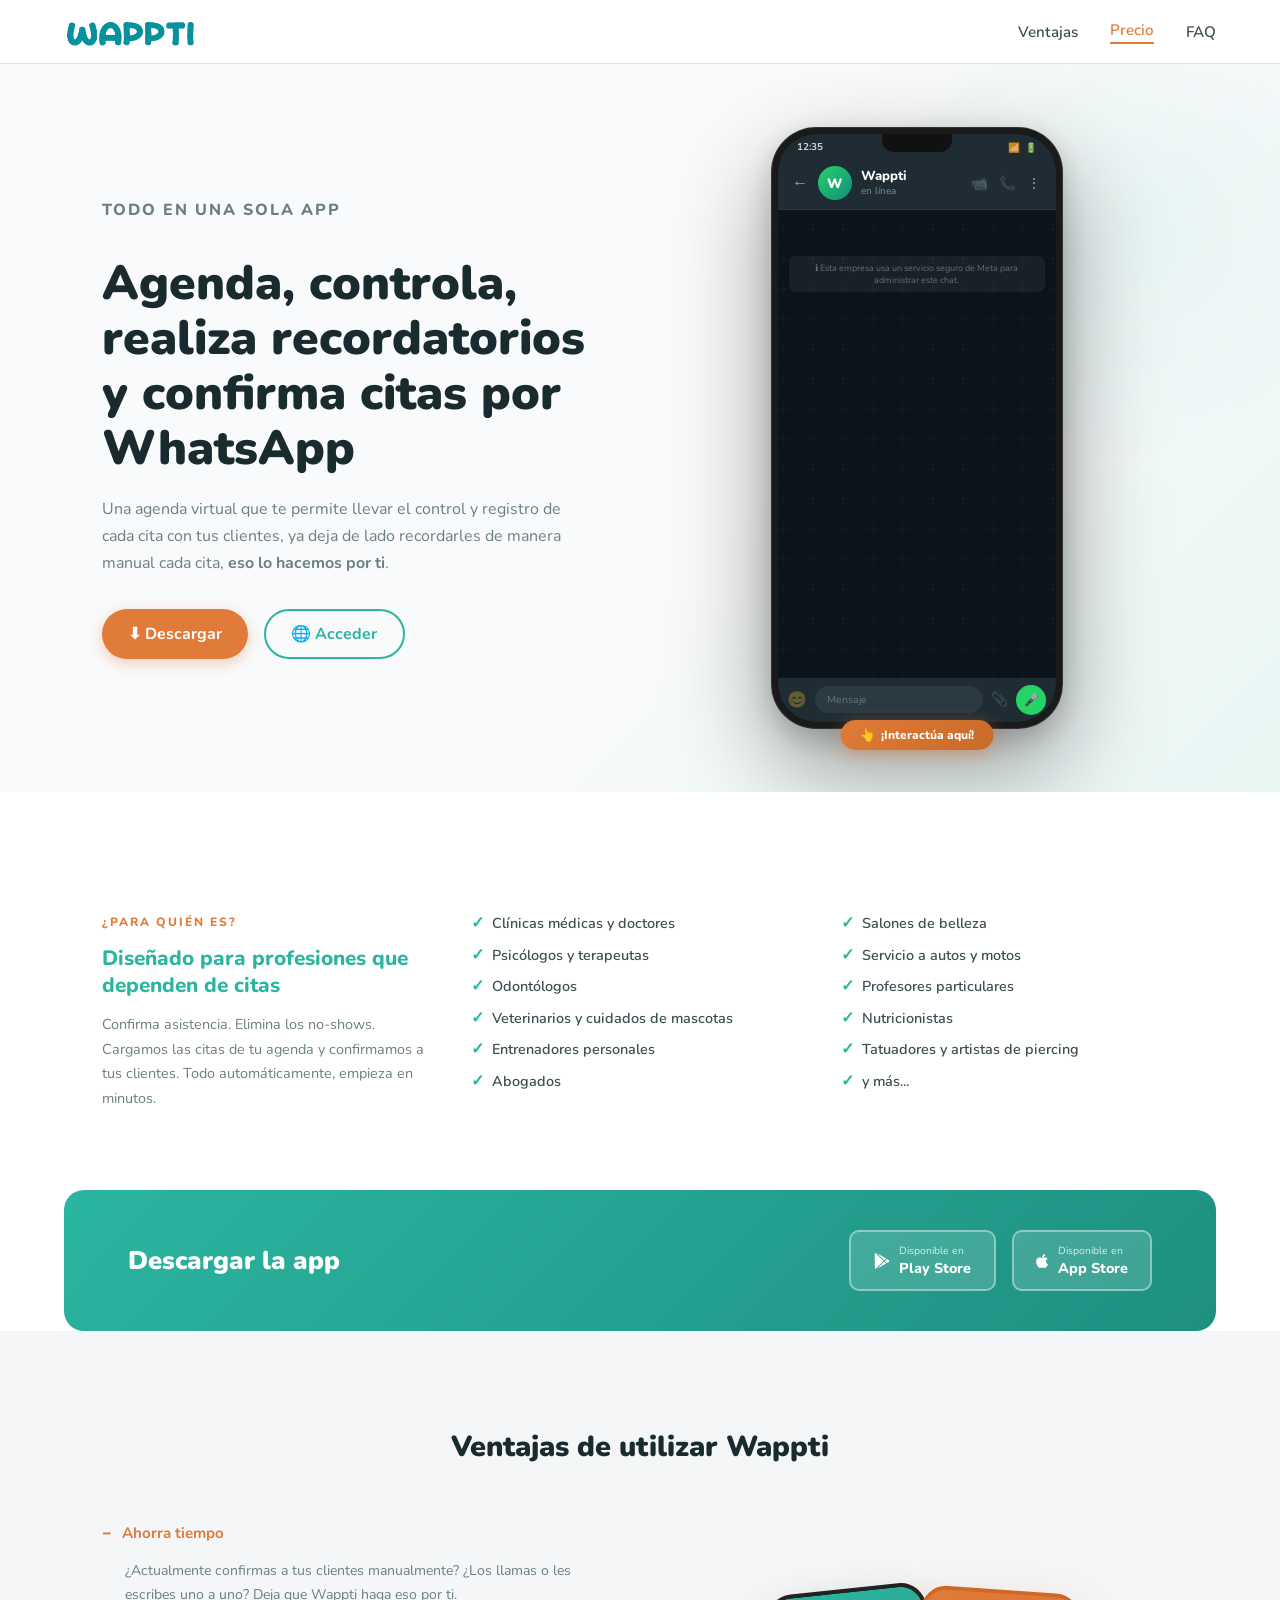
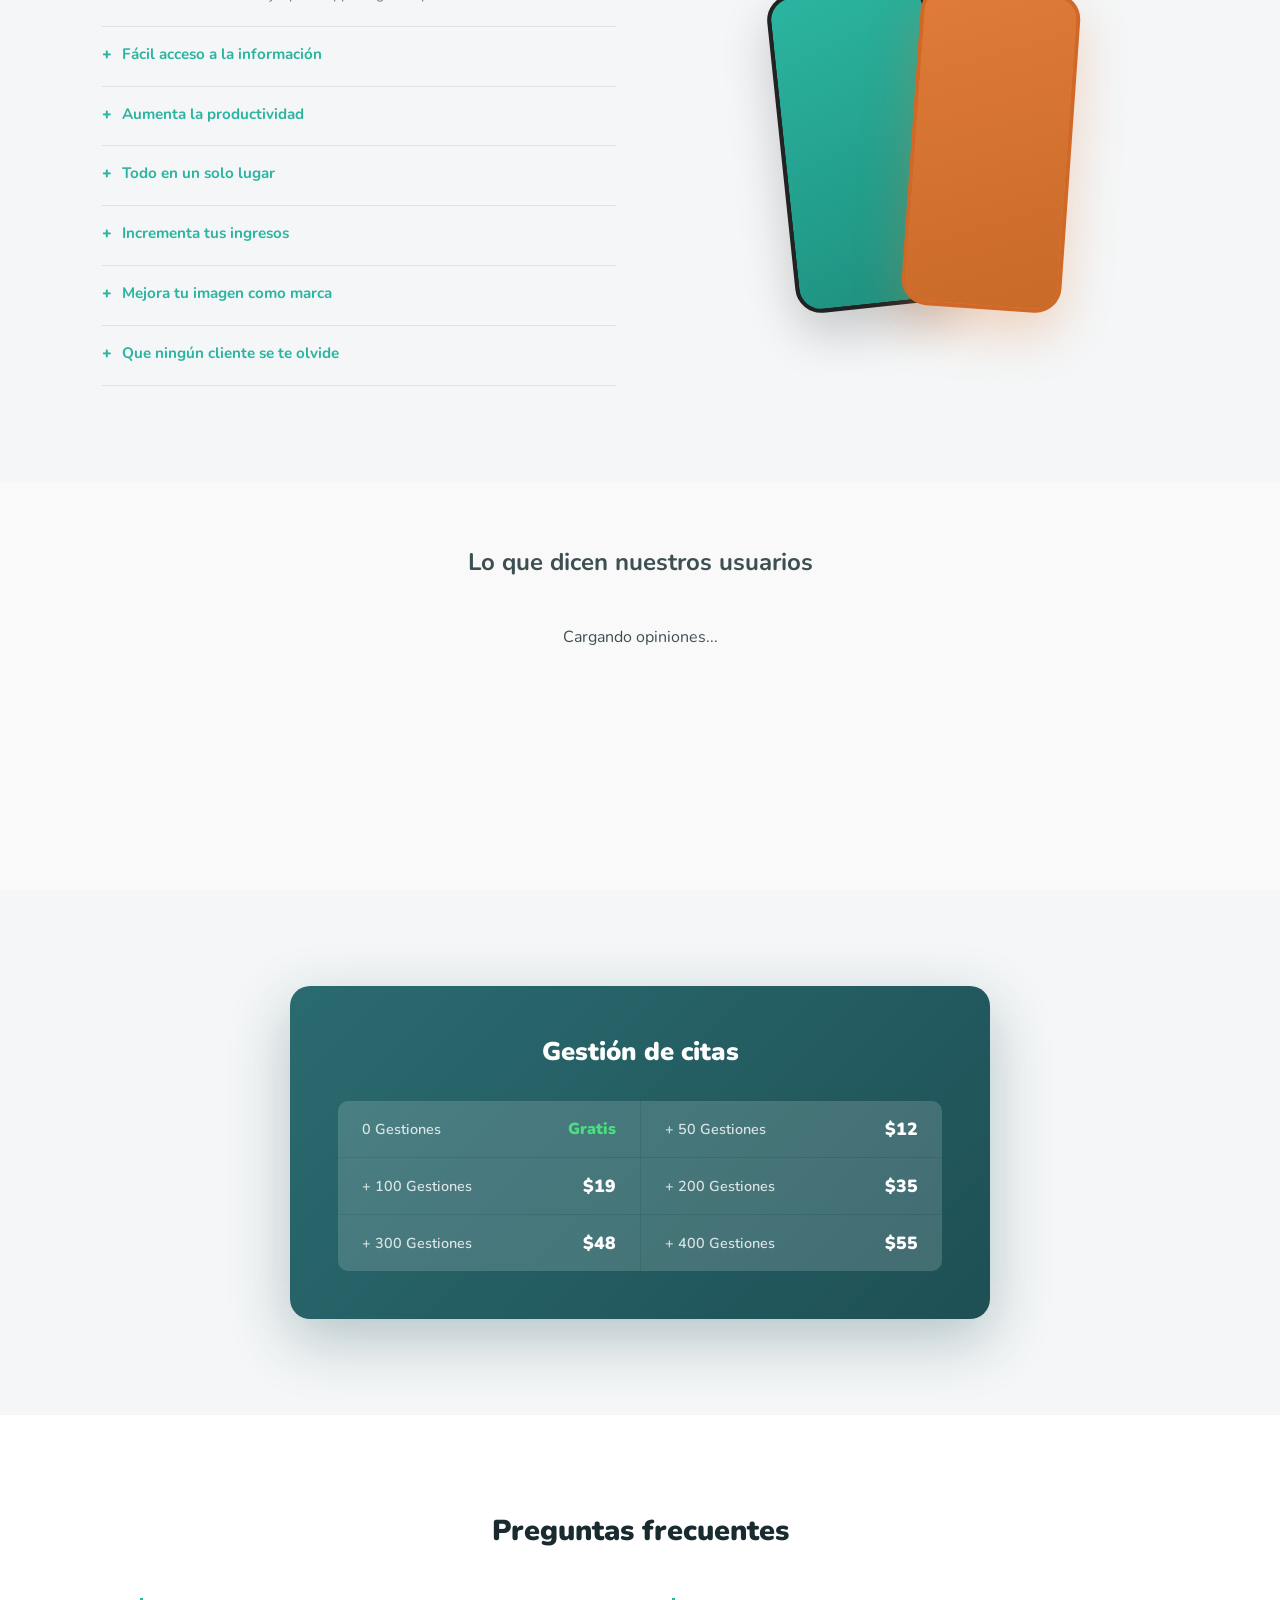
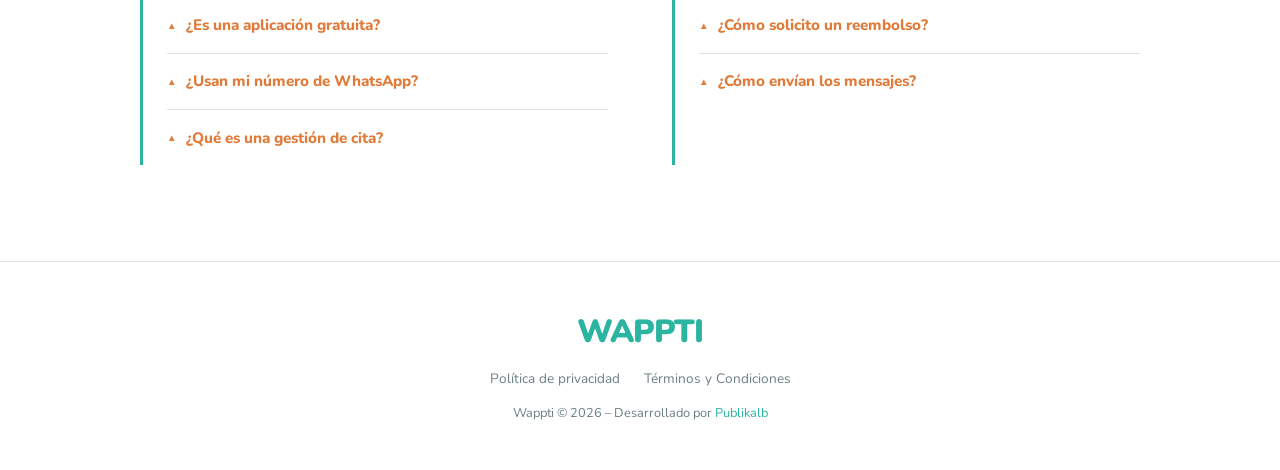
==== index.html @ 29ecded6 "Update index.html" ====
<!DOCTYPE html>
<html lang="es">
<head>
  <meta charset="UTF-8">
  <meta name="viewport" content="width=device-width, initial-scale=1.0">
  <title>Wappti – Agenda, controla y confirma citas por WhatsApp</title>
  <link rel="icon" type="image/png" href="/img/favicon.png">
  <link rel="preconnect" href="https://fonts.googleapis.com">
  <link rel="preconnect" href="https://fonts.gstatic.com" crossorigin>
  <link href="https://fonts.googleapis.com/css2?family=Nunito:wght@400;500;600;700;800;900&display=swap" rel="stylesheet">
  <link rel="stylesheet" href="https://cdnjs.cloudflare.com/ajax/libs/font-awesome/6.5.0/css/all.min.css">
  <link rel="stylesheet" href="css/styles.css">
  </head>
<body>

<!-- NAV -->
<nav>
  <a href="/" class="logo">
    <img src="img/wappti.png" alt="Wappti Logo" style="height: 30px; width: auto; vertical-align: middle;">
</a>
  <div class="nav-links">
    <a href="#ventajas">Ventajas</a>
    <a href="#precios" class="active">Precio</a>
    <a href="#faq">FAQ</a>
  </div>
</nav>

<!-- HERO -->
<section class="hero">
  <div class="hero-text fade-up">
    <p class="hero-tag">Todo en una sola app</p>
    <h1>Agenda, controla, realiza recordatorios y confirma citas por WhatsApp</h1>
    <p>Una agenda virtual que te permite llevar el control y registro de cada cita con tus clientes, ya deja de lado recordarles de manera manual cada cita, <strong>eso lo hacemos por ti</strong>.</p>
    <div style="display:flex; gap:1rem; flex-wrap:wrap;">
      <a href="#descargar" class="btn btn-orange">⬇ Descargar</a>
      <a href="https://web.wappti.app/" target="_blank" class="btn btn-outline-teal">🌐 Acceder</a>
    </div>
  </div>

  <div class="hero-img fade-up delay-2">
    <div class="phone-wrap">
    <div class="phone">
      <div class="screen">

        <div class="status-bar">
          <span>12:35</span>
          <div class="notch"></div>
          <div class="status-icons"><span>📶</span><span>🔋</span></div>
        </div>

        <div class="chat-header">
          <span class="back-arrow">←</span>
          <div class="avatar">W</div>
          <div class="contact-info">
            <div class="contact-name">Wappti</div>
            <div class="contact-status" id="contactStatus">en línea</div>
          </div>
          <div class="header-icons"><span>📹</span><span>📞</span><span>⋮</span></div>
        </div>

        <div class="messages" id="messages">
          <div class="date-chip" style="opacity:0;animation:fadeIn .4s ease .3s forwards">
            <span>Hoy</span>
          </div>
          <div class="notice">ℹ Esta empresa usa un servicio seguro de Meta para administrar este chat.</div>
          <div class="typing" id="typing">
            <div class="dot"></div><div class="dot"></div><div class="dot"></div>
          </div>
        </div>

        <div class="chat-input">
          <span style="color:rgba(255,255,255,.3);font-size:1rem">😊</span>
          <div class="input-box">Mensaje</div>
          <span style="color:rgba(255,255,255,.3);font-size:.85rem">📎</span>
          <div class="mic-btn">🎤</div>
        </div>

      </div>
    </div>

    <div class="interact-badge">
      <span class="hand">👆</span> ¡Interactúa aquí!
    </div>

    <button class="replay-btn" id="replayBtn" onclick="startSequence()">↺ Ver de nuevo</button>
  </div>
  </div>
</section>

<!-- PARA QUIÉN -->
<section class="para-quien" id="descargar">
  <div class="para-quien-grid">
    <div class="para-quien-left fade-up">
      <p class="label">¿Para quién es?</p>
      <h2>Diseñado para profesiones que dependen de citas</h2>
      <p>Confirma asistencia. Elimina los no-shows. Cargamos las citas de tu agenda y confirmamos a tus clientes. Todo automáticamente, empieza en minutos.</p>
    </div>
    <div class="profesiones-col fade-up delay-1">
      <div class="prof-item">Clínicas médicas y doctores</div>
      <div class="prof-item">Psicólogos y terapeutas</div>
      <div class="prof-item">Odontólogos</div>
      <div class="prof-item">Veterinarios y cuidados de mascotas</div>
      <div class="prof-item">Entrenadores personales</div>
      <div class="prof-item">Abogados</div>
    </div>
    <div class="profesiones-col fade-up delay-2">
      <div class="prof-item">Salones de belleza</div>
      <div class="prof-item">Servicio a autos y motos</div>
      <div class="prof-item">Profesores particulares</div>
      <div class="prof-item">Nutricionistas</div>
      <div class="prof-item">Tatuadores y artistas de piercing</div>
      <div class="prof-item">y más...</div>
    </div>
  </div>
</section>

<!-- CTA BAND -->
<div class="cta-band">
  <h2>Descargar la app</h2>
  <div class="cta-band-btns">
    <a href="https://play.google.com/store/apps/details?id=com.androga.wappti&pcampaignid=web_share" class="store-btn">
      <i class="fab fa-google-play"></i>
      <div class="store-btn-text"><small>Disponible en</small><strong>Play Store</strong></div>
    </a>
    <a href="https://apps.apple.com/us/app/wappti-agenda-de-clientes/id6447773916" class="store-btn">
      <i class="fab fa-apple"></i>
      <div class="store-btn-text"><small>Disponible en</small><strong>App Store</strong></div>
    </a>
  </div>
</div>

<!-- VENTAJAS -->
<section class="ventajas" id="ventajas">
  <h2>Ventajas de utilizar Wappti</h2>
  <div class="ventajas-grid">
    <div class="accordion">
      <div class="accordion-item">
        <div class="accordion-title active" onclick="toggleAccordion(this)">
          <span class="icon">−</span> Ahorra tiempo
        </div>
        <div class="accordion-body open">
          ¿Actualmente confirmas a tus clientes manualmente? ¿Los llamas o les escribes uno a uno? Deja que Wappti haga eso por ti.
        </div>
      </div>
      <div class="accordion-item">
        <div class="accordion-title" onclick="toggleAccordion(this)">
          <span class="icon">+</span> Fácil acceso a la información
        </div>
        <div class="accordion-body">
          Consulta el historial de citas, estados y confirmaciones desde cualquier dispositivo en tiempo real.
        </div>
      </div>
      <div class="accordion-item">
        <div class="accordion-title" onclick="toggleAccordion(this)">
          <span class="icon">+</span> Aumenta la productividad
        </div>
        <div class="accordion-body">
          Automatiza los recordatorios y dedica tu tiempo a lo que realmente importa: atender a tus clientes.
        </div>
      </div>
      <div class="accordion-item">
        <div class="accordion-title" onclick="toggleAccordion(this)">
          <span class="icon">+</span> Todo en un solo lugar
        </div>
        <div class="accordion-body">
          Agenda, clientes, recordatorios y confirmaciones, todo centralizado en una sola aplicación.
        </div>
      </div>
      <div class="accordion-item">
        <div class="accordion-title" onclick="toggleAccordion(this)">
          <span class="icon">+</span> Incrementa tus ingresos
        </div>
        <div class="accordion-body">
          Menos no-shows significa más citas completadas y más dinero en tu bolsillo al final del mes.
        </div>
      </div>
      <div class="accordion-item">
        <div class="accordion-title" onclick="toggleAccordion(this)">
          <span class="icon">+</span> Mejora tu imagen como marca
        </div>
        <div class="accordion-body">
          Tus clientes perciben profesionalismo cuando reciben recordatorios automáticos y puntuales.
        </div>
      </div>
      <div class="accordion-item">
        <div class="accordion-title" onclick="toggleAccordion(this)">
          <span class="icon">+</span> Que ningún cliente se te olvide
        </div>
        <div class="accordion-body">
          Wappti te avisa y avisa a tus clientes, así nunca más perderás una cita por olvido.
        </div>
      </div>
    </div>

    <div class="phones-duo">
      <div class="phone-small"><div class="phone-small-screen"></div></div>
      <div class="phone-small"><div class="phone-small-screen"></div></div>
    </div>
  </div>
</section>

<!-- TESTIMONIOS -->
<section class="testimonios">
  <h2>Lo que dicen nuestros usuarios</h2>
  <div class="testimonios-grid" id="reviews-container" style="min-height: 200px;">
    <p>Cargando opiniones...</p> 
  </div>
</section>

<!-- PRECIOS -->
<section class="precios" id="precios">
  <div class="precios-card">
    <h2>Gestión de citas</h2>
    <div class="precios-grid">
      <div class="precio-item"><span class="gestiones">0 Gestiones</span><span class="gratis">Gratis</span></div>
      <div class="precio-item"><span class="gestiones">+ 50 Gestiones</span><span class="precio">$12</span></div>
      <div class="precio-item"><span class="gestiones">+ 100 Gestiones</span><span class="precio">$19</span></div>
      <div class="precio-item"><span class="gestiones">+ 200 Gestiones</span><span class="precio">$35</span></div>
      <div class="precio-item"><span class="gestiones">+ 300 Gestiones</span><span class="precio">$48</span></div>
      <div class="precio-item"><span class="gestiones">+ 400 Gestiones</span><span class="precio">$55</span></div>
    </div>
  </div>
</section>

<section class="faq-section" id="faq">
  <h2 class="faq-section__title">Preguntas frecuentes</h2>
  <div class="faq-section__grid">

    <div class="faq-section__col">
      <div class="faq-section__item">
        <div class="faq-section__question">
          <span class="faq-section__icon">▲</span> ¿Es una aplicación gratuita?
        </div>
        <div class="faq-section__answer">
          Sí, tienes la mayoría de funciones disponibles de forma completamente gratis.
        </div>
      </div>

      <div class="faq-section__item">
        <div class="faq-section__question">
          <span class="faq-section__icon">▲</span> ¿Usan mi número de WhatsApp?
        </div>
        <div class="faq-section__answer">
          No. En este caso utilizamos nuestro propio número para evitar así que pierdas tu número al empezar a utilizarlo mediante API.
        </div>
      </div>
      
      <div class="faq-section__item">
        <div class="faq-section__question">
          <span class="faq-section__icon">▲</span> ¿Qué es una gestión de cita?
        </div>
        <div class="faq-section__answer">
          Es un soporte adicional que realizamos por ti para evitar que tu cliente olvide que posee esa reunión contigo.
        </div>
      </div>
    </div>

    <div class="faq-section__col">
      <div class="faq-section__item">
        <div class="faq-section__question">
          <span class="faq-section__icon">▲</span> ¿Cómo solicito un reembolso?
        </div>
        <div class="faq-section__answer">
          No solemos dar un reembolso, pero siempre habrá situaciones necesarias. Contacta a soporte desde la aplicación.
        </div>
      </div>

      <div class="faq-section__item">
        <div class="faq-section__question">
          <span class="faq-section__icon">▲</span> ¿Cómo envían los mensajes?
        </div>
        <div class="faq-section__answer">
          Utilizamos la API de WhatsApp que es un servicio oficial de Meta, evitando el SPAM.
        </div>
      </div>
    </div>

  </div>
</section>

<!-- FOOTER -->
<footer>
  <span class="footer-logo" style="font-weight: 900; color: var(--teal);">WAPPTI</span>
  <div class="footer-links">
    <a href="privacy-policy">Política de privacidad</a>
    <a href="terms">Términos y Condiciones</a>
  </div>
  <p style="font-size: .8rem; color: var(--muted);">Wappti © 2026 – Desarrollado por <a href="https://publikalo.net" target="_blank" style="color: var(--teal); text-decoration: none;">Publikalb</a></p>
</footer>

</body>
</html>
---- css/styles.css ----
*, *::before, *::after { box-sizing: border-box; margin: 0; padding: 0; }

:root {
  --teal:    #2BB5A0;
  --teal-dk: #1e9080;
  --orange:  #E07B39;
  --orange-dk:#c96a28;
  --dark:    #1A2B2F;
  --text:    #3D4F52;
  --muted:   #6B7F82;
  --bg-gray: #F4F6F7;
  --white:   #ffffff;
  --border:  #DDE3E4;
  --radius:  14px;
}

html { scroll-behavior: smooth; }

body {
  font-family: 'Nunito', sans-serif;
  color: var(--text);
  background: var(--white);
  overflow-x: hidden;
}

/* ── NAV ── */
nav {
  position: sticky; top: 0; z-index: 100;
  background: var(--white);
  border-bottom: 1px solid var(--border);
  padding: 0 5%;
  display: flex; align-items: center; justify-content: space-between;
  height: 64px;
}
.logo {
  font-size: 1.7rem; font-weight: 900;
  color: var(--teal); text-decoration: none;
  letter-spacing: -1px;
}
.nav-links { display: flex; gap: 2rem; align-items: center; }
.nav-links a {
  text-decoration: none; color: var(--text);
  font-weight: 600; font-size: 0.95rem;
  transition: color .2s;
}
.nav-links a:hover { color: var(--teal); }
.nav-links a.active { color: var(--orange); border-bottom: 2px solid var(--orange); padding-bottom: 2px; }

/* ── BUTTONS ── */
.btn {
  display: inline-flex; align-items: center; justify-content: center; gap: 8px;
  padding: .75rem 1.6rem; border-radius: 50px;
  font-family: inherit; font-weight: 700; font-size: 1rem;
  cursor: pointer; text-decoration: none; border: none;
  transition: transform .15s, box-shadow .15s, background .2s;
}
.btn:hover { transform: translateY(-2px); }
.btn-orange {
  background: var(--orange); color: var(--white);
  box-shadow: 0 4px 14px rgba(224,123,57,.35);
}
.btn-orange:hover { background: var(--orange-dk); box-shadow: 0 6px 20px rgba(224,123,57,.45); }
.btn-outline-white {
  background: transparent; color: var(--white);
  border: 2px solid rgba(255,255,255,.6);
}
.btn-outline-white:hover { background: rgba(255,255,255,.12); }


.btn-outline-teal {
  background: transparent;
  color: var(--teal);
  border: 2px solid var(--teal);
}
.btn-outline-teal:hover {
  background: var(--teal);
  color: white;
}

/* ── STORE BUTTONS ── */
.store-btn {
  display: flex; align-items: center; gap: .6rem;
  background: rgba(255,255,255,.15); border: 2px solid rgba(255,255,255,.4);
  color: white; border-radius: 10px; padding: .7rem 1.4rem;
  text-decoration: none; transition: background .2s;
  font-family: inherit;
}
.store-btn:hover { background: rgba(255,255,255,.25); }
.store-btn svg { width: 20px; height: 20px; fill: white; }
.store-btn-text { display: flex; flex-direction: column; }
.store-btn-text small { font-size: .65rem; opacity: .8; }
.store-btn-text strong { font-size: .9rem; font-weight: 800; }

/* ── ANIMATIONS ── */
@keyframes fadeUp {
  from { opacity: 0; transform: translateY(30px); }
  to   { opacity: 1; transform: translateY(0); }
}
.fade-up { animation: fadeUp .7s ease both; }
.delay-1 { animation-delay: .15s; }
.delay-2 { animation-delay: .3s; }
.delay-3 { animation-delay: .45s; }

/* ── FOOTER ── */
footer {
  padding: 3rem 8%; text-align: center;
  border-top: 1px solid var(--border);
}
.footer-logo {
  font-size: 2rem; font-weight: 900; color: var(--teal);
  letter-spacing: -1px; margin-bottom: 1rem; display: block;
}
.footer-links { display: flex; gap: 1.5rem; justify-content: center; margin-bottom: 1rem; }
.footer-links a { color: var(--muted); font-size: .85rem; text-decoration: none; }
.footer-links a:hover { color: var(--teal); }
footer p { font-size: .8rem; color: var(--muted); }
footer p a { color: var(--teal); text-decoration: none; }

/* ── RESPONSIVE ── */
@media (max-width: 768px) {
  .hero { grid-template-columns: 1fr !important; padding: 3rem 5%; text-align: center; }
  .hero-img { order: -1; display: flex !important; margin-bottom: 2rem;}/* Quita el display:none que tenías */
  .hero-content {     order: 1;   }
  .hero p { margin: 0 auto 2rem; }
  /*.hero-img { display: none; }*/
  .para-quien-grid { grid-template-columns: 1fr !important; }
  .ventajas-grid { grid-template-columns: 1fr !important; }
  .testimonios-grid { grid-template-columns: 1fr !important; }
  .faq-section__grid { grid-template-columns: 1fr !important; }
  .cta-band { flex-direction: column; text-align: center; padding: 2rem; }
  .precios-grid { grid-template-columns: 1fr !important; }
}

/* ── HERO ── */
.hero {
  min-height: 65vh;
  display: grid; grid-template-columns: 1fr 1fr;
  align-items: center; gap: 2rem;
  padding: 4rem 8%;
  background: linear-gradient(135deg, #f9fafb 60%, #e8f6f4 100%);
  position: relative; overflow: hidden;
}
.hero::before {
  content: '';
  position: absolute; right: -100px; top: -100px;
  width: 500px; height: 500px; border-radius: 50%;
  background: radial-gradient(circle, rgba(43,181,160,.08) 0%, transparent 70%);
}
.hero-tag {
  font-size: .75rem; font-weight: 800; letter-spacing: 2px;
  text-transform: uppercase; color: var(--orange);
  margin-bottom: 1rem;
}
.hero h1 {
  font-size: clamp(2rem, 4vw, 3rem);
  font-weight: 900; line-height: 1.15;
  color: var(--dark); margin-bottom: 1.2rem;
}
.hero p {
  font-size: 1rem; color: var(--muted);
  line-height: 1.7; margin-bottom: 2rem; max-width: 480px;
}
.hero-img {
  display: flex; justify-content: center; align-items: center;
  position: relative;
}

/* Phone mockup */
.phone-mock {
  width: 260px; height: 520px;
  background: #111; border-radius: 38px;
  border: 6px solid #222;
  box-shadow: 0 30px 80px rgba(0,0,0,.25), 0 0 0 1px #333;
  display: flex; flex-direction: column;
  overflow: hidden; position: relative;
}
.phone-screen { flex: 1; background: #ECE5DD; display: flex; flex-direction: column; }
.phone-header {
  background: #075E54; padding: .6rem 1rem;
  display: flex; align-items: center; gap: .5rem;
}
.phone-avatar {
  width: 32px; height: 32px; border-radius: 50%;
  background: #25D366; display: flex; align-items: center;
  justify-content: center; color: white; font-size: .8rem; font-weight: 700;
}
.phone-contact { color: white; font-size: .75rem; font-weight: 700; }
.phone-messages { flex: 1; padding: .8rem; display: flex; flex-direction: column; gap: .5rem; }
.msg {
  max-width: 80%; padding: .5rem .8rem;
  border-radius: 10px; font-size: .65rem; line-height: 1.4;
}
.msg-in  { background: white; align-self: flex-start; border-radius: 0 10px 10px 10px; }
.msg-out { background: #DCF8C6; align-self: flex-end; border-radius: 10px 10px 0 10px; }
.msg-time { font-size: .55rem; color: #aaa; text-align: right; margin-top: 2px; }
.confirm-btns { display: flex; gap: .4rem; margin-top: .3rem; }
.confirm-btns button {
  flex: 1; padding: .4rem; border: none; border-radius: 6px;
  font-size: .65rem; font-weight: 700; cursor: default;
}
.btn-confirm { background: #25D366; color: white; }
.btn-cancel  { background: #f0f0f0; color: #555; }

.bubble {
  position: absolute; right: -10px; top: 50%;
  transform: translateY(-60%);
  background: white; border-radius: 12px;
  padding: .6rem .9rem; font-size: .7rem;
  box-shadow: 0 8px 24px rgba(0,0,0,.12);
  max-width: 130px; line-height: 1.4;
  color: var(--text); font-weight: 600;
}
.bubble::before {
  content: ''; position: absolute; left: -8px; top: 50%;
  transform: translateY(-50%);
  border: 8px solid transparent; border-right-color: white; border-left: none;
}

/* ── PARA QUIÉN ── */
.para-quien { padding: 5rem 8%; background: var(--white); }
.para-quien-grid {
  display: grid; grid-template-columns: 1fr 1fr 1fr;
  gap: 2rem; margin-top: 2.5rem;
}
.para-quien-left .label {
  font-size: .75rem; font-weight: 800; text-transform: uppercase;
  letter-spacing: 2px; color: var(--orange); margin-bottom: .8rem;
}
.para-quien-left h2 {
  font-size: 1.3rem; font-weight: 800; color: var(--teal);
  line-height: 1.3; margin-bottom: .8rem;
}
.para-quien-left p { font-size: .9rem; color: var(--muted); line-height: 1.7; }
.profesiones-col { display: flex; flex-direction: column; gap: .6rem; }
.prof-item {
  display: flex; align-items: center; gap: .5rem;
  font-size: .9rem; font-weight: 600; color: var(--text);
}
.prof-item::before { content: '✓'; color: var(--teal); font-weight: 900; font-size: 1rem; }

/* ── CTA BAND ── */
.cta-band {
  margin: 0 5%; border-radius: 20px;
  background: linear-gradient(135deg, var(--teal) 0%, var(--teal-dk) 100%);
  padding: 2.5rem 4rem;
  display: flex; align-items: center; justify-content: space-between;
  gap: 2rem; flex-wrap: wrap;
}
.cta-band h2 { font-size: 1.6rem; font-weight: 900; color: white; }
.cta-band-btns { display: flex; gap: 1rem; flex-wrap: wrap; }

/* ── VENTAJAS ── */
.ventajas { padding: 6rem 8%; background: var(--bg-gray); }
.ventajas h2 {
  text-align: center; font-size: 1.8rem; font-weight: 900;
  color: var(--dark); margin-bottom: 3rem;
}
.ventajas-grid { display: grid; grid-template-columns: 1fr 1fr; gap: 3rem; align-items: center; }
.accordion { display: flex; flex-direction: column; gap: .5rem; }
.accordion-item { border-bottom: 1px solid var(--border); padding-bottom: .8rem; cursor: pointer; }
.accordion-title {
  display: flex; align-items: center; gap: .6rem;
  font-size: .95rem; font-weight: 700; color: var(--teal); padding: .5rem 0;
}
.accordion-title.active { color: var(--orange); }
.accordion-title .icon { font-size: 1rem; font-weight: 900; color: inherit; }
.accordion-body {
  font-size: .88rem; color: var(--muted); line-height: 1.7;
  padding: .4rem 0 .4rem 1.4rem; display: none;
}
.accordion-body.open { display: block; }
.phones-duo {
  display: flex; justify-content: center; align-items: flex-end;
  position: relative;
}
.phone-small {
  width: 160px; height: 320px;
  background: #111; border-radius: 26px; border: 4px solid #222;
  overflow: hidden; box-shadow: 0 20px 50px rgba(0,0,0,.2);
}
.phone-small-screen { width: 100%; height: 100%; }
.phone-small:first-child {
  transform: rotate(-6deg) translateX(20px); z-index: 1;
}
.phone-small:first-child .phone-small-screen {
  background: linear-gradient(160deg, #2BB5A0 0%, #1e9080 100%);
}
.phone-small:last-child {
  background: #E07B39; border-color: #d06928;
  transform: rotate(4deg) translateX(-10px); z-index: 2;
  box-shadow: 0 20px 50px rgba(224,123,57,.3);
}
.phone-small:last-child .phone-small-screen {
  background: linear-gradient(160deg, #E07B39 0%, #c96a28 100%);
}

/* ── TESTIMONIOS ── */
.testimonios {
  padding: 4rem 8%;
  background: #f9f9f9;
  text-align: center;
}

.testimonios-grid {
  display: grid;
  grid-template-columns: repeat(auto-fit, minmax(300px, 1fr));
  gap: 2rem;
  margin-top: 3rem;
}

.testimonio-stars {
    color: #FFB400; /* Color dorado para las estrellas */
    font-size: 1.2rem;
    margin-bottom: 1rem;
    letter-spacing: 2px;
}

.testimonio-card {
  background: white;
  padding: 2rem;
  border-radius: 15px;
  box-shadow: 0 10px 30px rgba(0,0,0,0.05);
  text-align: left;
  transition: transform 0.3s ease;
  display: flex;
  flex-direction: column;
  justify-content: space-between;
}

.testimonio-card:hover {
  transform: translateY(-5px);
}

.testimonio-stars {
  margin-bottom: 1rem;
  font-size: 0.9rem;
}

.testimonio-card p {
  font-style: italic;
  color: #555;
  line-height: 1.6;
  margin-bottom: 1.5rem;
}

.testimonio-author strong {
  display: block;
  color: #333;
  font-size: 1.1rem;
}

.testimonio-author span {
  color: #00bfa5; /* Tu color teal/verde de Wappti */
  font-size: 0.85rem;
  font-weight: 600;
}

/* ── PRECIOS ── */
.precios { padding: 6rem 8%; background: var(--bg-gray); }
.precios-card {
  max-width: 700px; margin: 0 auto;
  background: linear-gradient(135deg, #2a6b70 0%, #1e5055 100%);
  border-radius: 20px; padding: 3rem;
  box-shadow: 0 20px 60px rgba(30,80,85,.3);
}
.precios-card h2 {
  text-align: center; color: white; font-size: 1.6rem;
  font-weight: 900; margin-bottom: 2rem;
}
.precios-grid {
  display: grid; grid-template-columns: repeat(2, 1fr);
  gap: 1px; background: rgba(255,255,255,.1);
  border-radius: 10px; overflow: hidden;
}
.precio-item {
  background: rgba(255,255,255,.06); padding: 1rem 1.5rem;
  display: flex; align-items: center; justify-content: space-between;
  transition: background .2s;
}
.precio-item:hover { background: rgba(255,255,255,.12); }
.precio-item .gestiones { color: rgba(255,255,255,.8); font-size: .9rem; font-weight: 600; }
.precio-item .precio { color: white; font-size: 1.1rem; font-weight: 900; }
.precio-item .gratis { color: #4ade80; font-weight: 900; font-size: 1rem; }

/* ── FAQ ── */
/* ── FAQ ── */
.faq-section { padding: 6rem 8%; background: var(--white); }
.faq-section__title {
  text-align: center; font-size: 1.8rem; font-weight: 900;
  color: var(--dark); margin-bottom: 3rem;
}
.faq-section__grid {
  display: grid; grid-template-columns: 1fr 1fr;
  gap: 0 4rem; max-width: 1000px; margin: 0 auto;
}
.faq-section__col {
  border-left: 3px solid var(--teal);
  padding-left: 1.5rem;
  display: flex; flex-direction: column; gap: 0;
}
.faq-section__item {
  padding: 1.1rem 0;
  border-bottom: 1px solid var(--border);
  cursor: pointer;
}
.faq-section__item:last-child { border-bottom: none; }
.faq-section__question {
  display: flex; align-items: center; gap: .6rem;
  font-size: .95rem; font-weight: 800; color: var(--orange);
  transition: color .2s; user-select: none;
}
.faq-section__question:hover { color: var(--orange-dk); }
.faq-section__icon {
  font-size: .6rem; color: var(--orange); flex-shrink: 0;
  transition: transform .25s ease;
}
.faq-section__item.open .faq-section__icon { transform: rotate(180deg); }
.faq-section__answer {
  font-size: .9rem; color: var(--text); line-height: 1.75;
  padding: 0 0 0 1.3rem;
  max-height: 0; overflow: hidden;
  transition: max-height .3s ease, padding .3s ease;
}
.faq-section__item.open .faq-section__answer {
  max-height: 300px;
  padding: .6rem 0 .2rem 1.3rem;
}

/* ── PHONE MOCKUP INTERACTIVO ── */
.phone-wrap { position: relative; flex-shrink: 0; }
.phone {
  width: 290px; height: 600px; background: #111; border-radius: 44px;
  border: 6px solid #1a1a1a;
  box-shadow: 0 0 0 1px #333, 0 40px 100px rgba(0,0,0,.4), 0 10px 30px rgba(0,0,0,.2), inset 0 0 0 1px #222;
  overflow: hidden; position: relative;
}
.phone::before {
  content: ''; position: absolute; right: -8px; top: 100px;
  width: 4px; height: 60px; background: #222; border-radius: 0 3px 3px 0;
  box-shadow: 0 80px 0 #222;
}
.phone::after {
  content: ''; position: absolute; left: -8px; top: 120px;
  width: 4px; height: 40px; background: #222; border-radius: 3px 0 0 3px;
  box-shadow: 0 55px 0 #222, 0 100px 0 #222;
}
.screen {
  width: 100%; height: 100%; background: #0b141a; border-radius: 38px;
  overflow: hidden; display: flex; flex-direction: column; position: relative;
}
.screen::before {
  content: ''; position: absolute; inset: 0;
  background-image: url("data:image/svg+xml,%3Csvg width='60' height='60' viewBox='0 0 60 60' xmlns='http://www.w3.org/2000/svg'%3E%3Cg fill='none' fill-rule='evenodd'%3E%3Cg fill='%23ffffff' fill-opacity='0.02'%3E%3Cpath d='M36 34v-4h-2v4h-4v2h4v4h2v-4h4v-2h-4zm0-30V0h-2v4h-4v2h4v4h2V6h4V4h-4zM6 34v-4H4v4H0v2h4v4h2v-4h4v-2H6zM6 4V0H4v4H0v2h4v4h2V6h4V4H6z'/%3E%3C/g%3E%3C/g%3E%3C/svg%3E");
  pointer-events: none; z-index: 0;
}
.status-bar {
  display: flex; justify-content: space-between; align-items: center;
  padding: .4rem 1.2rem .2rem; background: #1f2c34;
  font-size: .62rem; color: rgba(255,255,255,.8); font-weight: 700;
  position: relative; z-index: 2;
}
.notch {
  width: 70px; height: 18px; background: #111; border-radius: 0 0 12px 12px;
  position: absolute; top: 0; left: 50%; transform: translateX(-50%);
}
.status-icons { display: flex; gap: .3rem; align-items: center; font-size: .6rem; }
.chat-header {
  background: #1f2c34; padding: .55rem .9rem;
  display: flex; align-items: center; gap: .6rem;
  position: relative; z-index: 2; border-bottom: 1px solid rgba(255,255,255,.05);
}
.back-arrow { color: rgba(255,255,255,.6); font-size: 1rem; }
.avatar {
  width: 34px; height: 34px; border-radius: 50%;
  background: linear-gradient(135deg, #25D366, #128C7E);
  display: flex; align-items: center; justify-content: center;
  color: white; font-weight: 900; font-size: .85rem; flex-shrink: 0;
}
.contact-info { flex: 1; }
.contact-name { color: white; font-size: .82rem; font-weight: 800; line-height: 1.2; }
.contact-status { color: rgba(255,255,255,.45); font-size: .62rem; }
.header-icons { color: rgba(255,255,255,.55); font-size: .85rem; display: flex; gap: .7rem; }
.messages {
  flex: 1; padding: .7rem; overflow-y: auto; overflow-x: hidden;
  display: flex; flex-direction: column; gap: .4rem;
  position: relative; z-index: 1; scrollbar-width: none;
}
.messages::-webkit-scrollbar { display: none; }
.date-chip { text-align: center; margin: .2rem 0; }
.date-chip span {
  background: rgba(255,255,255,.08); color: rgba(255,255,255,.5);
  font-size: .58rem; padding: .2rem .6rem; border-radius: 7px;
}
.notice {
  background: rgba(255,255,255,.06); border-radius: 7px; padding: .35rem .6rem;
  font-size: .56rem; color: rgba(255,255,255,.35); text-align: center; line-height: 1.4;
  opacity: 0; animation: fadeSlideUp .4s ease .4s forwards;
}
.msg {
  max-width: 87%; border-radius: 10px; font-size: .67rem; line-height: 1.55;
  color: rgba(255,255,255,.92); padding: .5rem .7rem .3rem; opacity: 0;
  animation: fadeSlideUp .35s ease forwards;
}
.msg-in { background: #202c33; align-self: flex-start; border-radius: 0 10px 10px 10px; }
.msg-out { background: #005c4b; align-self: flex-end; border-radius: 10px 10px 0 10px; }
.msg-time { font-size: .52rem; color: rgba(255,255,255,.3); text-align: right; margin-top: .2rem; }
.msg strong.title { display: block; font-size: .7rem; color: #25D366; margin-bottom: .25rem; }
.msg .footer-link { display: block; color: rgba(255,255,255,.2); font-size: .54rem; margin-top: .3rem; }
.typing {
  background: #202c33; border-radius: 0 10px 10px 10px;
  padding: .45rem .7rem; align-self: flex-start; display: none; gap: 4px; align-items: center;
}
.typing.visible { display: flex; }
.dot {
  width: 5px; height: 5px; border-radius: 50%; background: rgba(255,255,255,.4);
  animation: bounce .8s infinite ease-in-out;
}
.dot:nth-child(2) { animation-delay: .15s; }
.dot:nth-child(3) { animation-delay: .3s; }
.msg-buttons {
  display: flex; flex-direction: column; gap: 1px; margin-top: 1px;
  animation: fadeSlideUp .35s ease forwards; opacity: 0;
}
.wa-btn {
  background: #202c33; border: none; color: #53bdeb; font-size: .68rem;
  font-weight: 800; padding: .42rem; text-align: center; border-radius: 6px;
  cursor: pointer; font-family: inherit; transition: background .15s, transform .1s; width: 100%;
}
.wa-btn:hover:not(:disabled) { background: #2a3942; transform: scale(1.01); }
.wa-btn:disabled { cursor: default; }
.wa-btn.confirm { color: #4ade80; }
.wa-btn.reagendar { color: #fbbf24; }
.chat-input {
  background: #1f2c34; padding: .45rem .6rem;
  display: flex; align-items: center; gap: .5rem; position: relative; z-index: 2;
}
.input-box {
  flex: 1; background: #2a3942; border-radius: 18px;
  padding: .38rem .7rem; color: rgba(255,255,255,.3); font-size: .66rem; font-family: inherit;
}
.mic-btn {
  width: 30px; height: 30px; border-radius: 50%; background: #25D366;
  display: flex; align-items: center; justify-content: center; font-size: .75rem;
}
.interact-badge {
  position: absolute; bottom: -22px; left: 50%; transform: translateX(-50%);
  background: linear-gradient(135deg, #E07B39, #c96a28); color: white;
  font-size: .75rem; font-weight: 800; padding: .45rem 1.2rem; border-radius: 50px;
  white-space: nowrap; box-shadow: 0 4px 18px rgba(224,123,57,.45);
  opacity: 0; animation: popIn .5s cubic-bezier(.34,1.56,.64,1) 3.8s forwards;
  display: flex; align-items: center; gap: .4rem; z-index: 10;
}
.interact-badge .hand { display: inline-block; animation: wiggle 1.2s ease-in-out 4.4s infinite; }
.replay-btn {
  position: absolute; bottom: -48px; left: 50%; transform: translateX(-50%);
  background: white; border: 2px solid #2BB5A0; color: #2BB5A0;
  font-family: inherit; font-weight: 800; font-size: .78rem; padding: .45rem 1.1rem;
  border-radius: 50px; cursor: pointer; opacity: 0;
  transition: opacity .3s, background .2s, color .2s; white-space: nowrap; z-index: 20;
}
.replay-btn:hover { background: #2BB5A0; color: white; }
.replay-btn.visible { opacity: 1; }
@keyframes fadeSlideUp { from { opacity: 0; transform: translateY(8px); } to { opacity: 1; transform: translateY(0); } }
@keyframes bounce { 0%,80%,100% { transform: translateY(0); } 40% { transform: translateY(-4px); } }
@keyframes popIn { from { opacity: 0; transform: translateX(-50%) scale(.6); } to { opacity: 1; transform: translateX(-50%) scale(1); } }

@keyframes wiggle { 0%,100% { transform: rotate(0deg); } 25% { transform: rotate(-22deg); } 75% { transform: rotate(22deg); } }
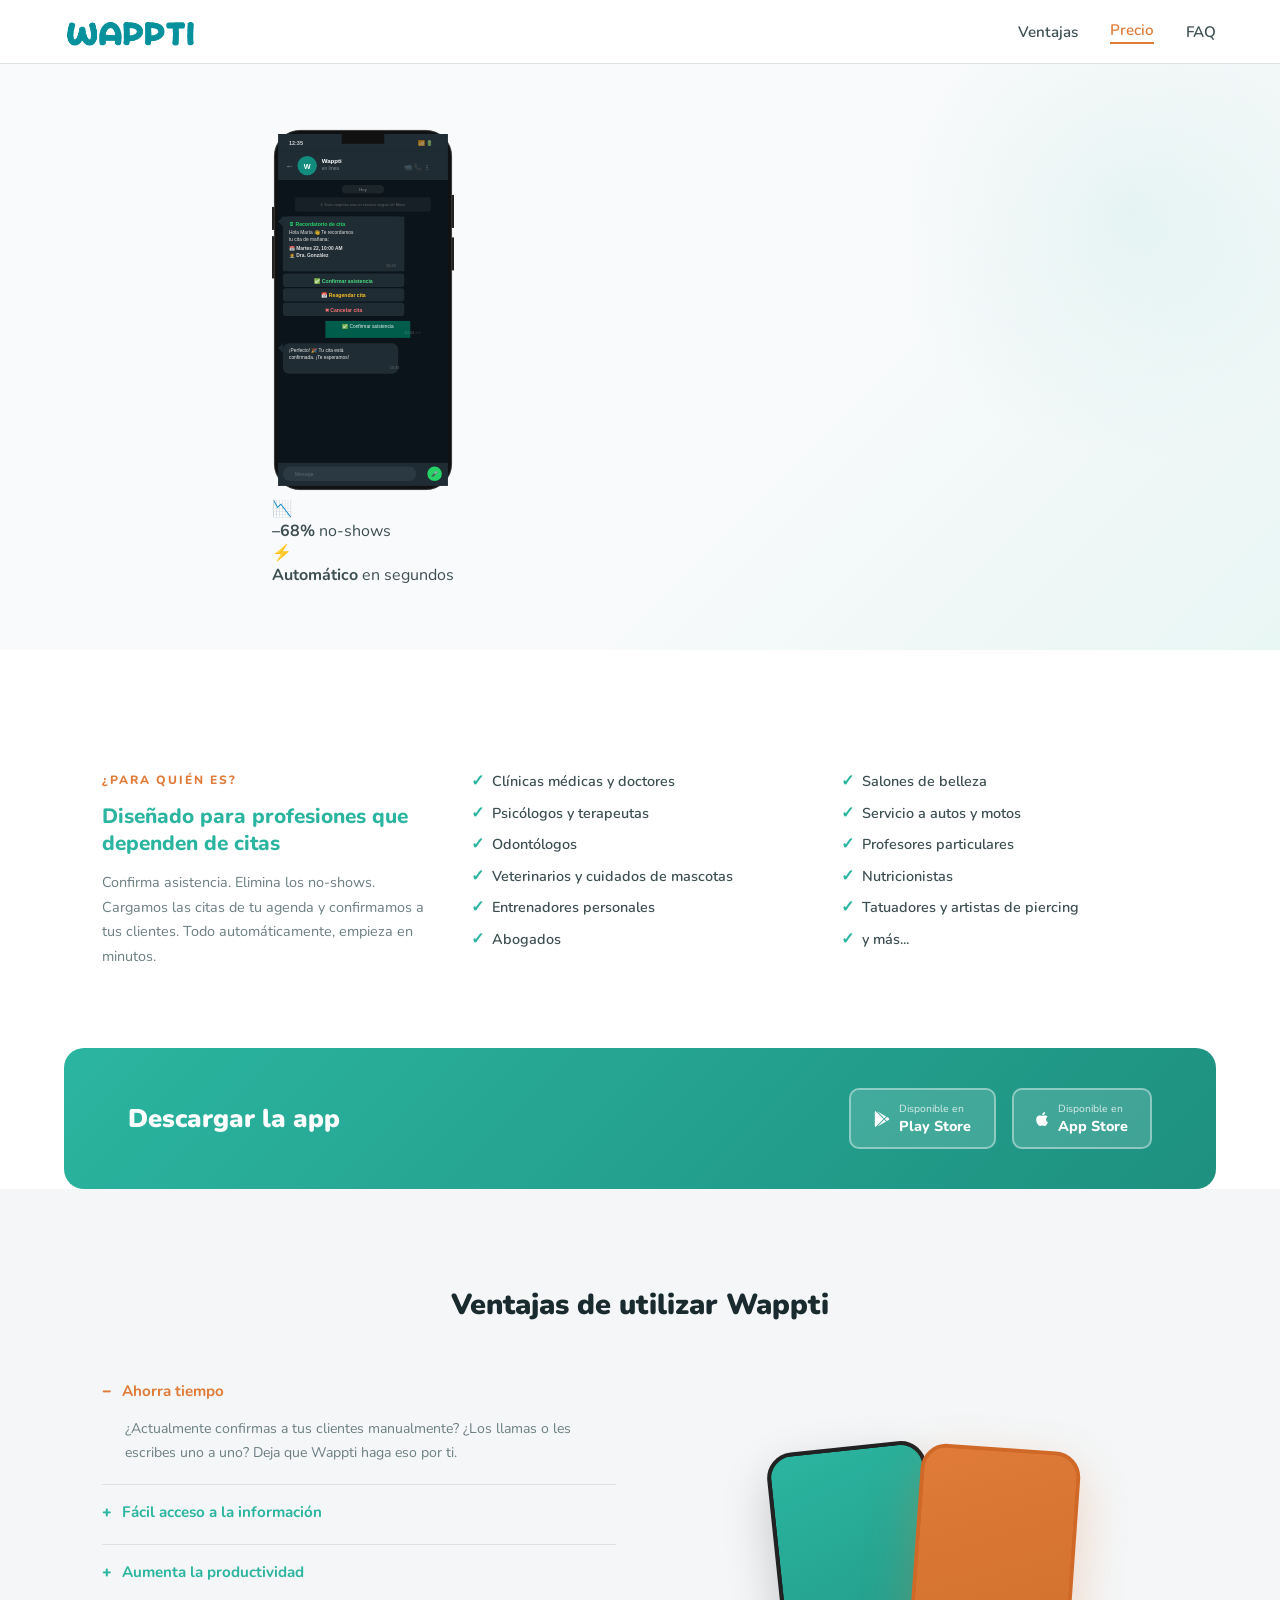
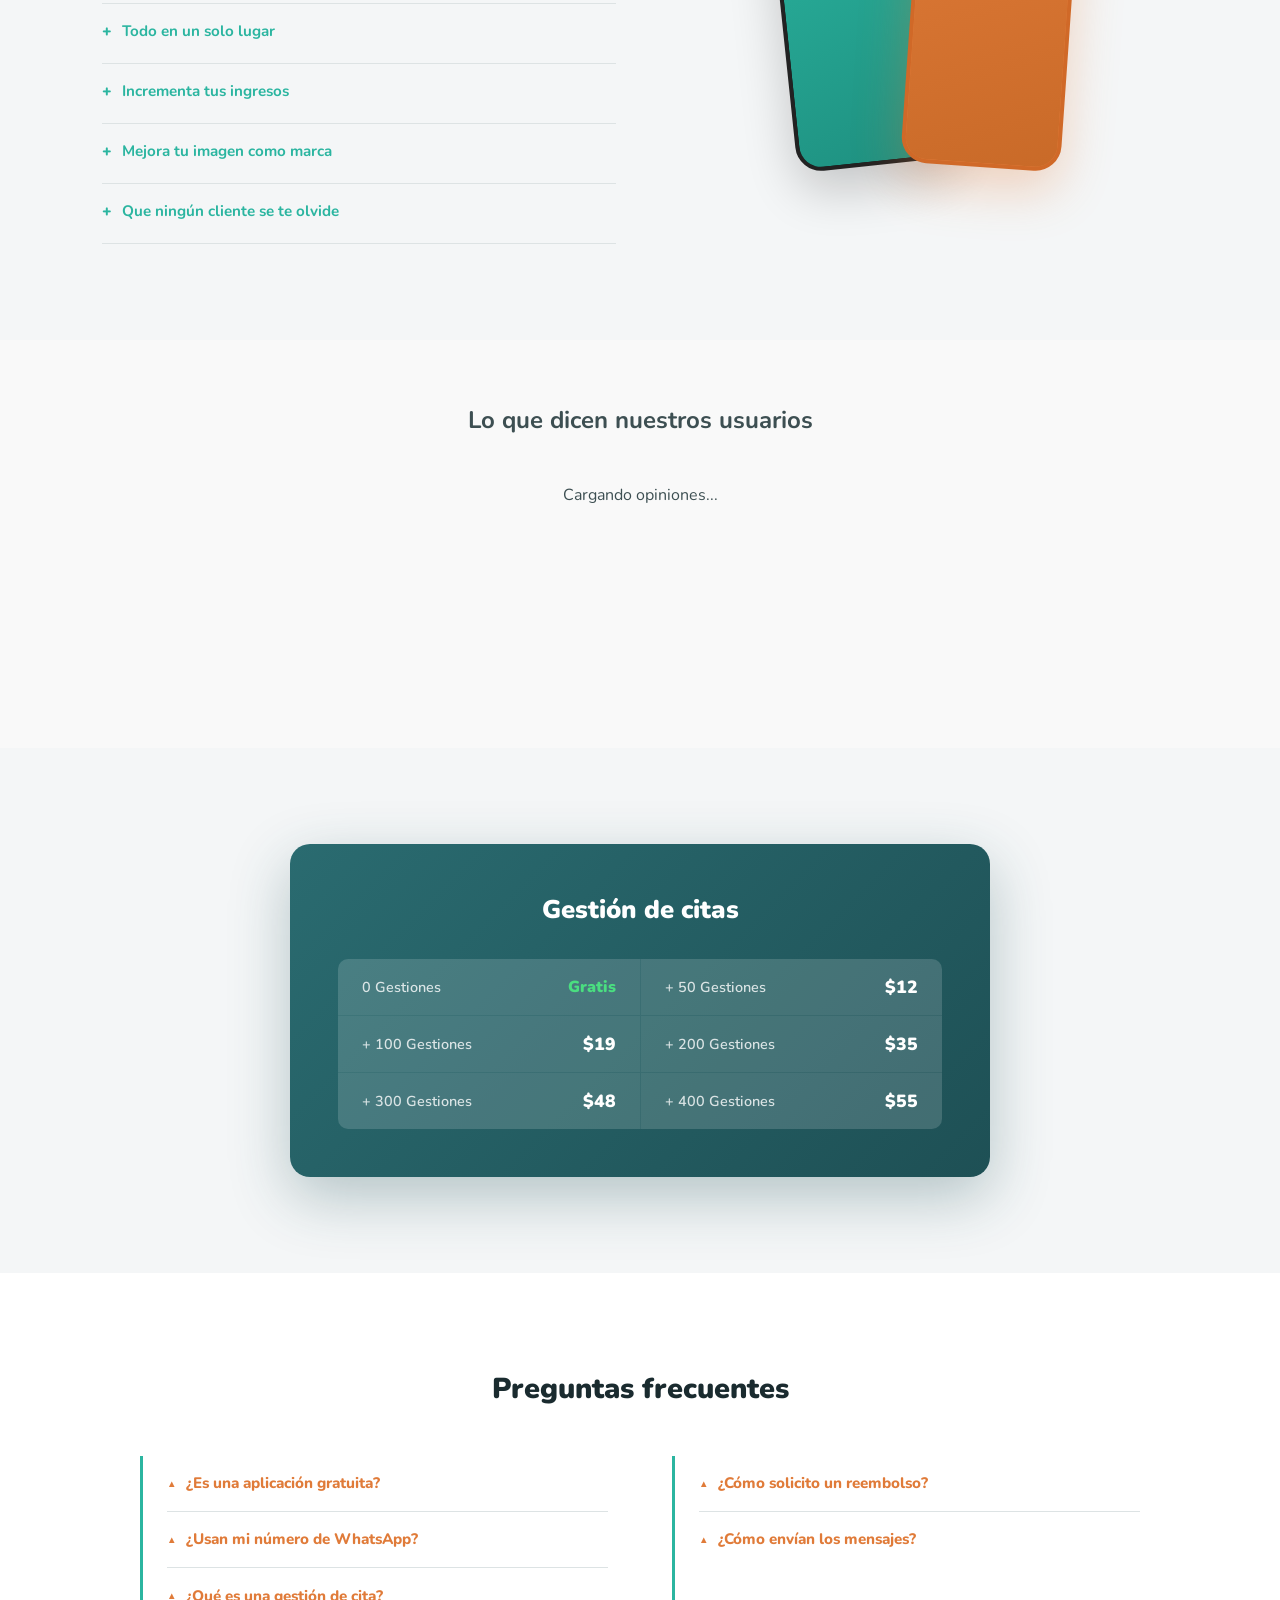
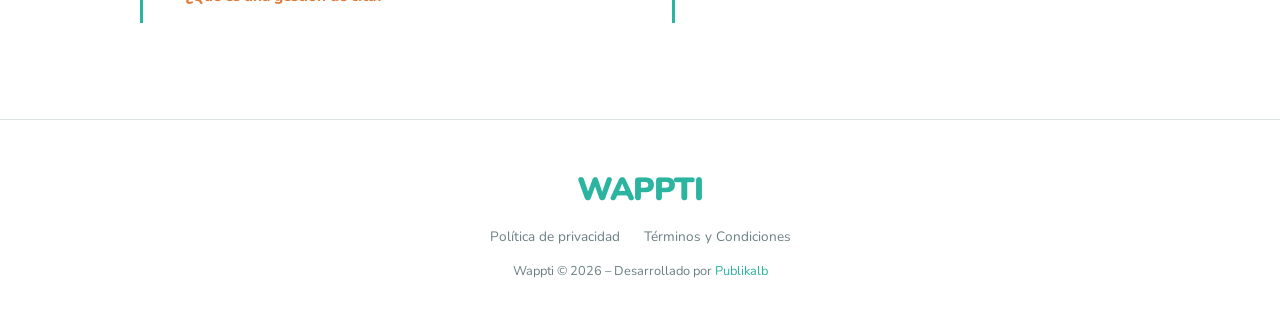
==== commit cbbb2712: "Update index.html" ====
--- a/index.html
+++ b/index.html
@@ -27,63 +27,119 @@
 
 <!-- HERO -->
 <section class="hero">
-  <div class="hero-text fade-up">
-    <p class="hero-tag">Todo en una sola app</p>
-    <h1>Agenda, controla, realiza recordatorios y confirma citas por WhatsApp</h1>
-    <p>Una agenda virtual que te permite llevar el control y registro de cada cita con tus clientes, ya deja de lado recordarles de manera manual cada cita, <strong>eso lo hacemos por ti</strong>.</p>
-    <div style="display:flex; gap:1rem; flex-wrap:wrap;">
-      <a href="#descargar" class="btn btn-orange">⬇ Descargar</a>
-      <a href="https://web.wappti.app/" target="_blank" class="btn btn-outline-teal">🌐 Acceder</a>
-    </div>
-  </div>
-
   <div class="hero-img fade-up delay-2">
-    <div class="phone-wrap">
-    <div class="phone">
-      <div class="screen">
-
-        <div class="status-bar">
-          <span>12:35</span>
-          <div class="notch"></div>
-          <div class="status-icons"><span>📶</span><span>🔋</span></div>
-        </div>
-
-        <div class="chat-header">
-          <span class="back-arrow">←</span>
-          <div class="avatar">W</div>
-          <div class="contact-info">
-            <div class="contact-name">Wappti</div>
-            <div class="contact-status" id="contactStatus">en línea</div>
-          </div>
-          <div class="header-icons"><span>📹</span><span>📞</span><span>⋮</span></div>
-        </div>
-
-        <div class="messages" id="messages">
-          <div class="date-chip" style="opacity:0;animation:fadeIn .4s ease .3s forwards">
-            <span>Hoy</span>
-          </div>
-          <div class="notice">ℹ Esta empresa usa un servicio seguro de Meta para administrar este chat.</div>
-          <div class="typing" id="typing">
-            <div class="dot"></div><div class="dot"></div><div class="dot"></div>
-          </div>
-        </div>
-
-        <div class="chat-input">
-          <span style="color:rgba(255,255,255,.3);font-size:1rem">😊</span>
-          <div class="input-box">Mensaje</div>
-          <span style="color:rgba(255,255,255,.3);font-size:.85rem">📎</span>
-          <div class="mic-btn">🎤</div>
-        </div>
-
-      </div>
-    </div>
-
-    <div class="interact-badge">
-      <span class="hand">👆</span> ¡Interactúa aquí!
-    </div>
-
-    <button class="replay-btn" id="replayBtn" onclick="startSequence()">↺ Ver de nuevo</button>
-  </div>
+    <div class="phone-wrap-static">
+   
+      <!-- Teléfono SVG inline -->
+      <svg class="phone-svg" viewBox="0 0 300 600" xmlns="http://www.w3.org/2000/svg" role="img" aria-label="Vista previa de recordatorio por WhatsApp">
+   
+        <!-- Cuerpo del teléfono -->
+        <rect x="4" y="4" width="292" height="592" rx="42" ry="42" fill="#111111" stroke="#333" stroke-width="1.5"/>
+        <rect x="10" y="10" width="280" height="580" rx="38" ry="38" fill="#0b141a"/>
+   
+        <!-- Botones laterales -->
+        <rect x="296" y="110" width="5" height="55" rx="2.5" fill="#222"/>
+        <rect x="296" y="180" width="5" height="55" rx="2.5" fill="#222"/>
+        <rect x="-1" y="130" width="5" height="38" rx="2.5" fill="#222"/>
+        <rect x="-1" y="178" width="5" height="70" rx="2.5" fill="#222"/>
+   
+        <!-- Status bar -->
+        <rect x="10" y="10" width="280" height="28" rx="38" ry="0" fill="#1f2c34"/>
+        <text x="28" y="28" fill="rgba(255,255,255,0.8)" font-size="9" font-family="sans-serif" font-weight="700">12:35</text>
+        <text x="240" y="28" fill="rgba(255,255,255,0.6)" font-size="9" font-family="sans-serif">📶 🔋</text>
+        <!-- Notch -->
+        <rect x="115" y="10" width="70" height="16" rx="0 0 10 10" fill="#111"/>
+   
+        <!-- Chat header -->
+        <rect x="10" y="38" width="280" height="48" fill="#1f2c34"/>
+        <!-- Avatar círculo -->
+        <circle cx="58" cy="62" r="16" fill="#128C7E"/>
+        <text x="58" y="67" text-anchor="middle" fill="white" font-size="12" font-family="sans-serif" font-weight="900">W</text>
+        <!-- Nombre contacto -->
+        <text x="82" y="57" fill="white" font-size="10" font-family="sans-serif" font-weight="800">Wappti</text>
+        <text x="82" y="70" fill="rgba(255,255,255,0.45)" font-size="8" font-family="sans-serif">en línea</text>
+        <!-- Iconos header -->
+        <text x="218" y="67" fill="rgba(255,255,255,0.5)" font-size="10" font-family="sans-serif">📹 📞 ⋮</text>
+        <!-- Flecha back -->
+        <text x="22" y="67" fill="rgba(255,255,255,0.55)" font-size="14" font-family="sans-serif">←</text>
+   
+        <!-- Fondo chat -->
+        <rect x="10" y="86" width="280" height="480" fill="#0b141a"/>
+   
+        <!-- Chip fecha -->
+        <rect x="115" y="94" width="70" height="14" rx="7" fill="rgba(255,255,255,0.07)"/>
+        <text x="150" y="104" text-anchor="middle" fill="rgba(255,255,255,0.45)" font-size="7" font-family="sans-serif">Hoy</text>
+   
+        <!-- Aviso Meta -->
+        <rect x="38" y="114" width="224" height="24" rx="5" fill="rgba(255,255,255,0.05)"/>
+        <text x="150" y="129" text-anchor="middle" fill="rgba(255,255,255,0.3)" font-size="6.5" font-family="sans-serif">ℹ Esta empresa usa un servicio seguro de Meta</text>
+   
+        <!-- MSG entrante 1 — recordatorio -->
+        <g class="msg-anim-1">
+          <rect x="18" y="146" width="200" height="90" rx="0 10 10 10" fill="#202c33"/>
+          <rect x="18" y="146" width="200" height="90" rx="10" fill="#202c33"/>
+          <!-- Punta msg -->
+          <polygon points="18,146 10,154 18,162" fill="#202c33"/>
+          <text x="28" y="161" fill="#25D366" font-size="8.5" font-family="sans-serif" font-weight="800">🗓 Recordatorio de cita</text>
+          <text x="28" y="175" fill="rgba(255,255,255,0.85)" font-size="8" font-family="sans-serif">Hola María 👋 Te recordamos</text>
+          <text x="28" y="187" fill="rgba(255,255,255,0.85)" font-size="8" font-family="sans-serif">tu cita de mañana:</text>
+          <text x="28" y="201" fill="rgba(255,255,255,0.85)" font-size="8" font-family="sans-serif" font-weight="700">📅 Martes 22, 10:00 AM</text>
+          <text x="28" y="213" fill="rgba(255,255,255,0.85)" font-size="8" font-family="sans-serif" font-weight="700">👩‍⚕️ Dra. González</text>
+          <text x="188" y="229" fill="rgba(255,255,255,0.28)" font-size="6.5" font-family="sans-serif">10:42</text>
+        </g>
+   
+        <!-- Botones interactivos -->
+        <g class="msg-anim-2">
+          <rect x="18" y="240" width="200" height="22" rx="5" fill="#202c33"/>
+          <text x="118" y="255" text-anchor="middle" fill="#4ade80" font-size="8.5" font-family="sans-serif" font-weight="800">✅  Confirmar asistencia</text>
+   
+          <rect x="18" y="264" width="200" height="22" rx="5" fill="#202c33"/>
+          <text x="118" y="279" text-anchor="middle" fill="#fbbf24" font-size="8.5" font-family="sans-serif" font-weight="800">📅  Reagendar cita</text>
+   
+          <rect x="18" y="288" width="200" height="22" rx="5" fill="#202c33"/>
+          <text x="118" y="303" text-anchor="middle" fill="#f87171" font-size="8.5" font-family="sans-serif" font-weight="800">✖  Cancelar cita</text>
+        </g>
+   
+        <!-- MSG saliente — respuesta del usuario -->
+        <g class="msg-anim-3">
+          <rect x="88" y="318" width="140" height="28" rx="10 10 0 10" fill="#005c4b"/>
+          <text x="158" y="329" text-anchor="middle" fill="rgba(255,255,255,0.9)" font-size="8" font-family="sans-serif">✅ Confirmar asistencia</text>
+          <text x="218" y="340" fill="rgba(255,255,255,0.28)" font-size="6.5" font-family="sans-serif">10:43 ✓✓</text>
+        </g>
+   
+        <!-- MSG entrante confirmación -->
+        <g class="msg-anim-4">
+          <rect x="18" y="355" width="190" height="50" rx="10" fill="#202c33"/>
+          <polygon points="18,355 10,363 18,371" fill="#202c33"/>
+          <text x="28" y="369" fill="rgba(255,255,255,0.9)" font-size="8" font-family="sans-serif">¡Perfecto! 🎉 Tu cita está</text>
+          <text x="28" y="381" fill="rgba(255,255,255,0.9)" font-size="8" font-family="sans-serif">confirmada. ¡Te esperamos!</text>
+          <text x="194" y="397" fill="rgba(255,255,255,0.28)" font-size="6.5" font-family="sans-serif">10:43</text>
+        </g>
+   
+        <!-- Chat input bar -->
+        <rect x="10" y="552" width="280" height="38" fill="#1f2c34"/>
+        <rect x="18" y="558" width="220" height="24" rx="12" fill="#2a3942"/>
+        <text x="38" y="574" fill="rgba(255,255,255,0.25)" font-size="8" font-family="sans-serif">Mensaje</text>
+        <circle cx="268" cy="570" r="12" fill="#25D366"/>
+        <text x="268" y="574" text-anchor="middle" fill="white" font-size="9" font-family="sans-serif">🎤</text>
+      </svg>
+   
+      <!-- Badge flotante de stats -->
+      <div class="stat-badge stat-badge--top">
+        <span class="stat-badge__icon">📉</span>
+        <div>
+          <strong>–68%</strong> no-shows
+        </div>
+      </div>
+   
+      <div class="stat-badge stat-badge--bottom">
+        <span class="stat-badge__icon">⚡</span>
+        <div>
+          <strong>Automático</strong> en segundos
+        </div>
+      </div>
+   
+    </div>
   </div>
 </section>
 
@@ -283,7 +339,7 @@
   <span class="footer-logo" style="font-weight: 900; color: var(--teal);">WAPPTI</span>
   <div class="footer-links">
     <a href="privacy-policy">Política de privacidad</a>
-    <a href="terms">Términos y Condiciones</a>
+    <a href="terminos-y-condiciones">Términos y Condiciones</a>
   </div>
   <p style="font-size: .8rem; color: var(--muted);">Wappti © 2026 – Desarrollado por <a href="https://publikalo.net" target="_blank" style="color: var(--teal); text-decoration: none;">Publikalb</a></p>
 </footer>
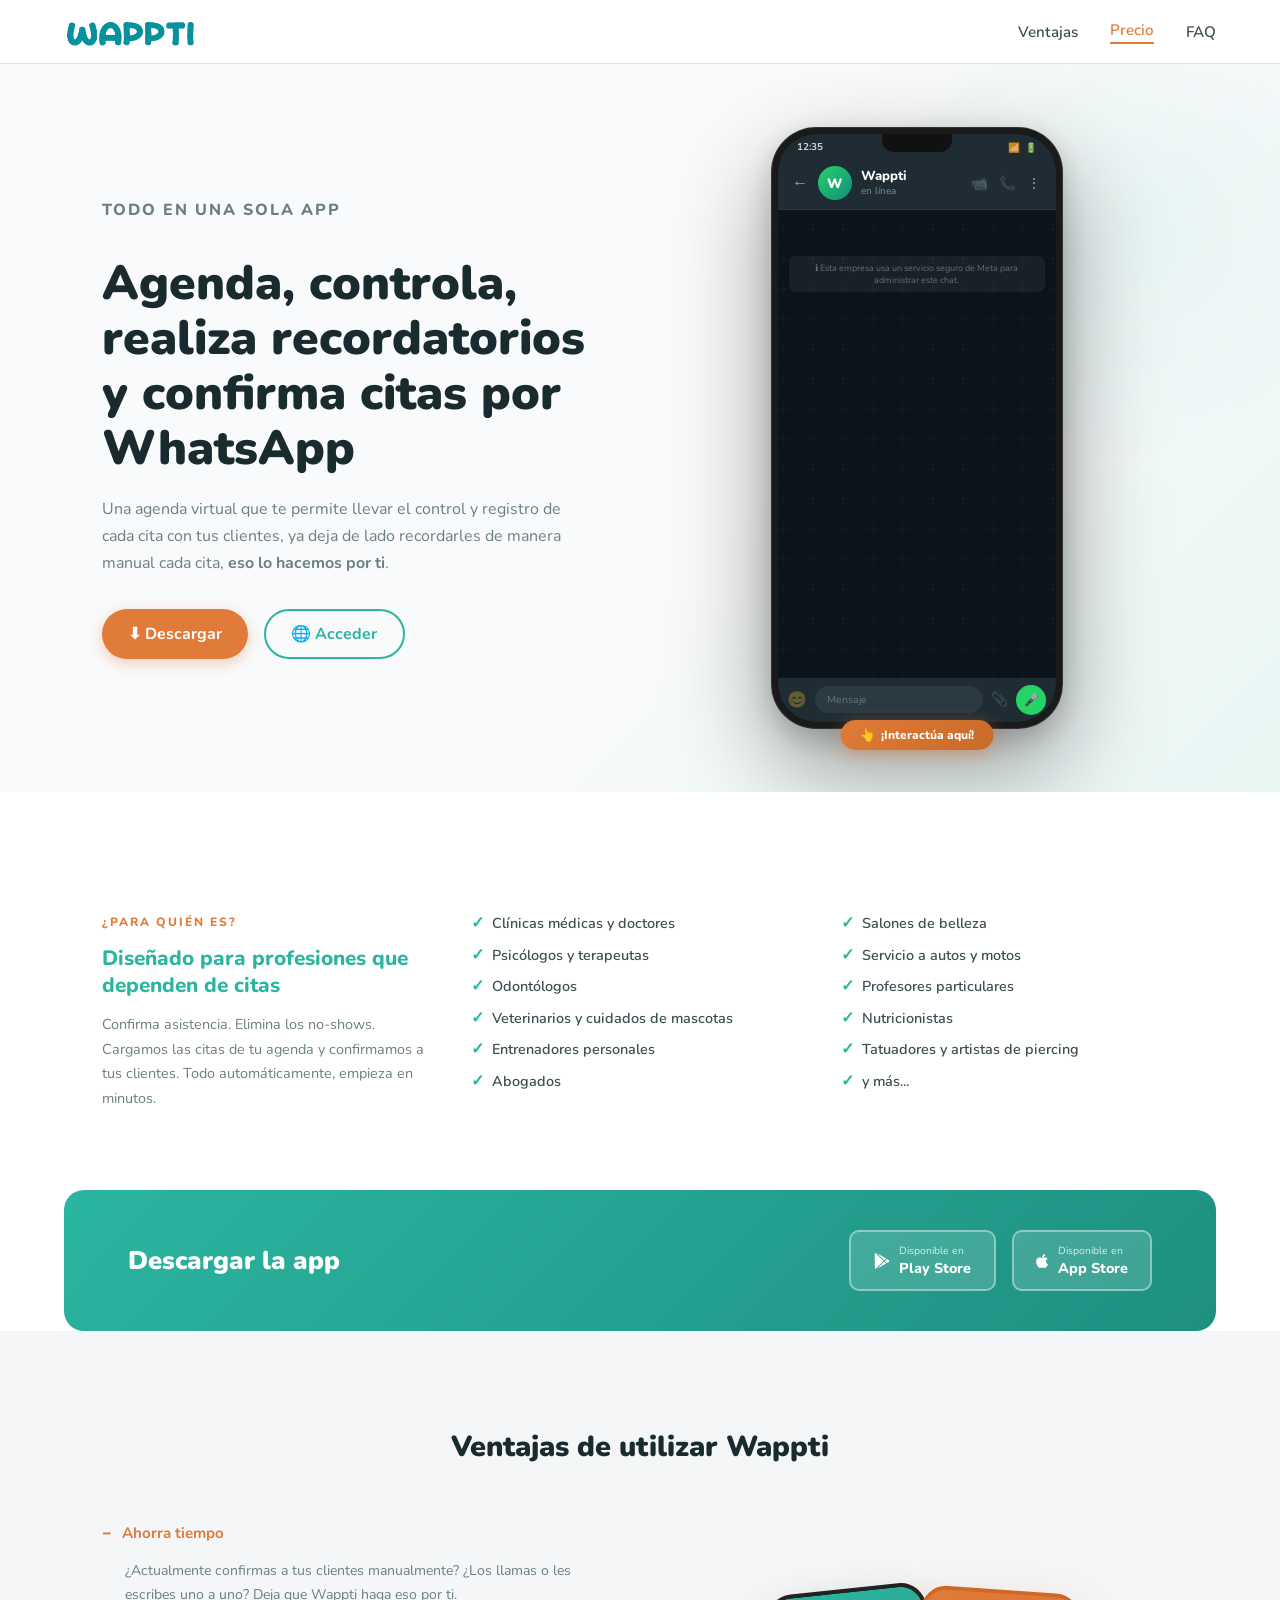
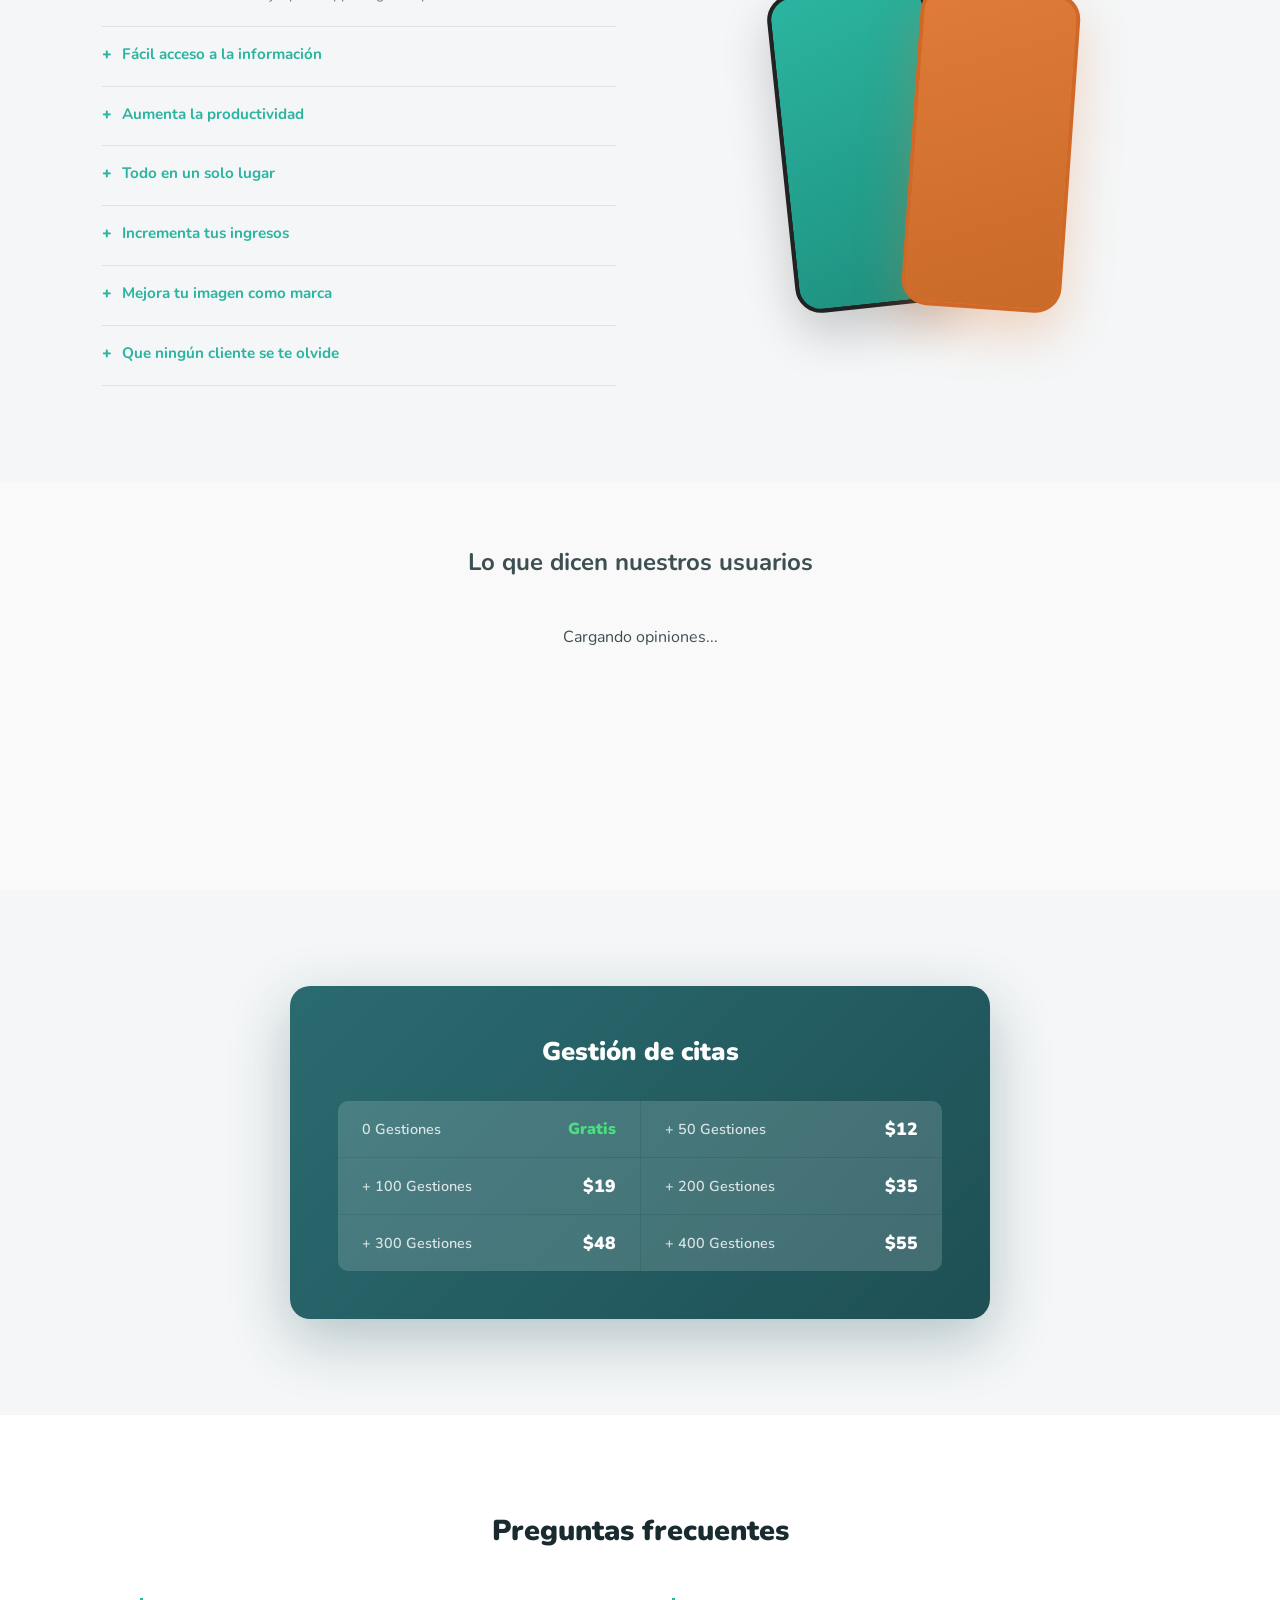
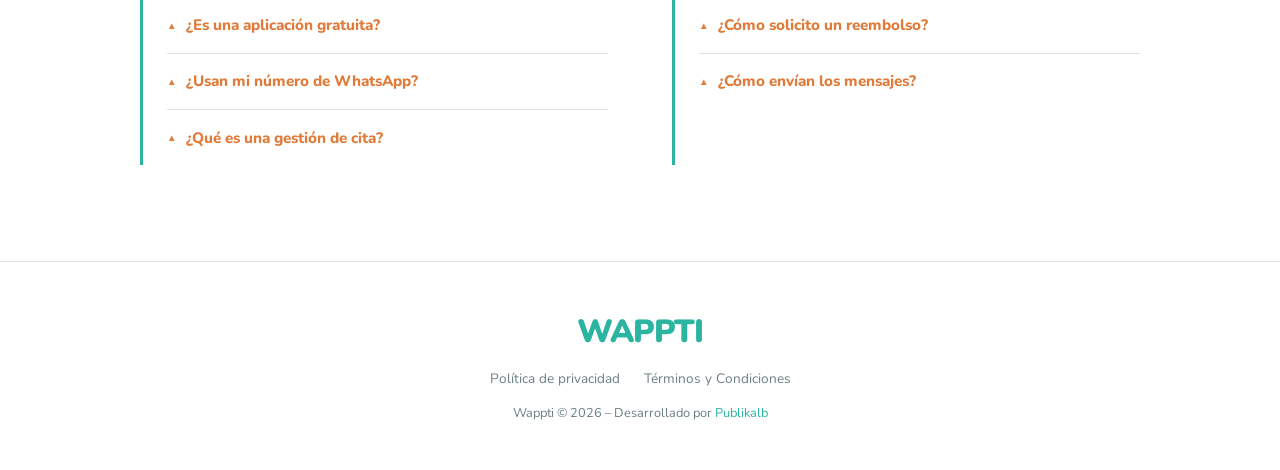
==== commit 292906ff: "Update index.html" ====
--- a/index.html
+++ b/index.html
@@ -27,119 +27,63 @@
 
 <!-- HERO -->
 <section class="hero">
+  <div class="hero-text fade-up">
+    <p class="hero-tag">Todo en una sola app</p>
+    <h1>Agenda, controla, realiza recordatorios y confirma citas por WhatsApp</h1>
+    <p>Una agenda virtual que te permite llevar el control y registro de cada cita con tus clientes, ya deja de lado recordarles de manera manual cada cita, <strong>eso lo hacemos por ti</strong>.</p>
+    <div style="display:flex; gap:1rem; flex-wrap:wrap;">
+      <a href="#descargar" class="btn btn-orange">⬇ Descargar</a>
+      <a href="https://web.wappti.app/" target="_blank" class="btn btn-outline-teal">🌐 Acceder</a>
+    </div>
+  </div>
+
   <div class="hero-img fade-up delay-2">
-    <div class="phone-wrap-static">
-   
-      <!-- Teléfono SVG inline -->
-      <svg class="phone-svg" viewBox="0 0 300 600" xmlns="http://www.w3.org/2000/svg" role="img" aria-label="Vista previa de recordatorio por WhatsApp">
-   
-        <!-- Cuerpo del teléfono -->
-        <rect x="4" y="4" width="292" height="592" rx="42" ry="42" fill="#111111" stroke="#333" stroke-width="1.5"/>
-        <rect x="10" y="10" width="280" height="580" rx="38" ry="38" fill="#0b141a"/>
-   
-        <!-- Botones laterales -->
-        <rect x="296" y="110" width="5" height="55" rx="2.5" fill="#222"/>
-        <rect x="296" y="180" width="5" height="55" rx="2.5" fill="#222"/>
-        <rect x="-1" y="130" width="5" height="38" rx="2.5" fill="#222"/>
-        <rect x="-1" y="178" width="5" height="70" rx="2.5" fill="#222"/>
-   
-        <!-- Status bar -->
-        <rect x="10" y="10" width="280" height="28" rx="38" ry="0" fill="#1f2c34"/>
-        <text x="28" y="28" fill="rgba(255,255,255,0.8)" font-size="9" font-family="sans-serif" font-weight="700">12:35</text>
-        <text x="240" y="28" fill="rgba(255,255,255,0.6)" font-size="9" font-family="sans-serif">📶 🔋</text>
-        <!-- Notch -->
-        <rect x="115" y="10" width="70" height="16" rx="0 0 10 10" fill="#111"/>
-   
-        <!-- Chat header -->
-        <rect x="10" y="38" width="280" height="48" fill="#1f2c34"/>
-        <!-- Avatar círculo -->
-        <circle cx="58" cy="62" r="16" fill="#128C7E"/>
-        <text x="58" y="67" text-anchor="middle" fill="white" font-size="12" font-family="sans-serif" font-weight="900">W</text>
-        <!-- Nombre contacto -->
-        <text x="82" y="57" fill="white" font-size="10" font-family="sans-serif" font-weight="800">Wappti</text>
-        <text x="82" y="70" fill="rgba(255,255,255,0.45)" font-size="8" font-family="sans-serif">en línea</text>
-        <!-- Iconos header -->
-        <text x="218" y="67" fill="rgba(255,255,255,0.5)" font-size="10" font-family="sans-serif">📹 📞 ⋮</text>
-        <!-- Flecha back -->
-        <text x="22" y="67" fill="rgba(255,255,255,0.55)" font-size="14" font-family="sans-serif">←</text>
-   
-        <!-- Fondo chat -->
-        <rect x="10" y="86" width="280" height="480" fill="#0b141a"/>
-   
-        <!-- Chip fecha -->
-        <rect x="115" y="94" width="70" height="14" rx="7" fill="rgba(255,255,255,0.07)"/>
-        <text x="150" y="104" text-anchor="middle" fill="rgba(255,255,255,0.45)" font-size="7" font-family="sans-serif">Hoy</text>
-   
-        <!-- Aviso Meta -->
-        <rect x="38" y="114" width="224" height="24" rx="5" fill="rgba(255,255,255,0.05)"/>
-        <text x="150" y="129" text-anchor="middle" fill="rgba(255,255,255,0.3)" font-size="6.5" font-family="sans-serif">ℹ Esta empresa usa un servicio seguro de Meta</text>
-   
-        <!-- MSG entrante 1 — recordatorio -->
-        <g class="msg-anim-1">
-          <rect x="18" y="146" width="200" height="90" rx="0 10 10 10" fill="#202c33"/>
-          <rect x="18" y="146" width="200" height="90" rx="10" fill="#202c33"/>
-          <!-- Punta msg -->
-          <polygon points="18,146 10,154 18,162" fill="#202c33"/>
-          <text x="28" y="161" fill="#25D366" font-size="8.5" font-family="sans-serif" font-weight="800">🗓 Recordatorio de cita</text>
-          <text x="28" y="175" fill="rgba(255,255,255,0.85)" font-size="8" font-family="sans-serif">Hola María 👋 Te recordamos</text>
-          <text x="28" y="187" fill="rgba(255,255,255,0.85)" font-size="8" font-family="sans-serif">tu cita de mañana:</text>
-          <text x="28" y="201" fill="rgba(255,255,255,0.85)" font-size="8" font-family="sans-serif" font-weight="700">📅 Martes 22, 10:00 AM</text>
-          <text x="28" y="213" fill="rgba(255,255,255,0.85)" font-size="8" font-family="sans-serif" font-weight="700">👩‍⚕️ Dra. González</text>
-          <text x="188" y="229" fill="rgba(255,255,255,0.28)" font-size="6.5" font-family="sans-serif">10:42</text>
-        </g>
-   
-        <!-- Botones interactivos -->
-        <g class="msg-anim-2">
-          <rect x="18" y="240" width="200" height="22" rx="5" fill="#202c33"/>
-          <text x="118" y="255" text-anchor="middle" fill="#4ade80" font-size="8.5" font-family="sans-serif" font-weight="800">✅  Confirmar asistencia</text>
-   
-          <rect x="18" y="264" width="200" height="22" rx="5" fill="#202c33"/>
-          <text x="118" y="279" text-anchor="middle" fill="#fbbf24" font-size="8.5" font-family="sans-serif" font-weight="800">📅  Reagendar cita</text>
-   
-          <rect x="18" y="288" width="200" height="22" rx="5" fill="#202c33"/>
-          <text x="118" y="303" text-anchor="middle" fill="#f87171" font-size="8.5" font-family="sans-serif" font-weight="800">✖  Cancelar cita</text>
-        </g>
-   
-        <!-- MSG saliente — respuesta del usuario -->
-        <g class="msg-anim-3">
-          <rect x="88" y="318" width="140" height="28" rx="10 10 0 10" fill="#005c4b"/>
-          <text x="158" y="329" text-anchor="middle" fill="rgba(255,255,255,0.9)" font-size="8" font-family="sans-serif">✅ Confirmar asistencia</text>
-          <text x="218" y="340" fill="rgba(255,255,255,0.28)" font-size="6.5" font-family="sans-serif">10:43 ✓✓</text>
-        </g>
-   
-        <!-- MSG entrante confirmación -->
-        <g class="msg-anim-4">
-          <rect x="18" y="355" width="190" height="50" rx="10" fill="#202c33"/>
-          <polygon points="18,355 10,363 18,371" fill="#202c33"/>
-          <text x="28" y="369" fill="rgba(255,255,255,0.9)" font-size="8" font-family="sans-serif">¡Perfecto! 🎉 Tu cita está</text>
-          <text x="28" y="381" fill="rgba(255,255,255,0.9)" font-size="8" font-family="sans-serif">confirmada. ¡Te esperamos!</text>
-          <text x="194" y="397" fill="rgba(255,255,255,0.28)" font-size="6.5" font-family="sans-serif">10:43</text>
-        </g>
-   
-        <!-- Chat input bar -->
-        <rect x="10" y="552" width="280" height="38" fill="#1f2c34"/>
-        <rect x="18" y="558" width="220" height="24" rx="12" fill="#2a3942"/>
-        <text x="38" y="574" fill="rgba(255,255,255,0.25)" font-size="8" font-family="sans-serif">Mensaje</text>
-        <circle cx="268" cy="570" r="12" fill="#25D366"/>
-        <text x="268" y="574" text-anchor="middle" fill="white" font-size="9" font-family="sans-serif">🎤</text>
-      </svg>
-   
-      <!-- Badge flotante de stats -->
-      <div class="stat-badge stat-badge--top">
-        <span class="stat-badge__icon">📉</span>
-        <div>
-          <strong>–68%</strong> no-shows
-        </div>
-      </div>
-   
-      <div class="stat-badge stat-badge--bottom">
-        <span class="stat-badge__icon">⚡</span>
-        <div>
-          <strong>Automático</strong> en segundos
-        </div>
-      </div>
-   
-    </div>
+    <div class="phone-wrap">
+    <div class="phone">
+      <div class="screen">
+
+        <div class="status-bar">
+          <span>12:35</span>
+          <div class="notch"></div>
+          <div class="status-icons"><span>📶</span><span>🔋</span></div>
+        </div>
+
+        <div class="chat-header">
+          <span class="back-arrow">←</span>
+          <div class="avatar">W</div>
+          <div class="contact-info">
+            <div class="contact-name">Wappti</div>
+            <div class="contact-status" id="contactStatus">en línea</div>
+          </div>
+          <div class="header-icons"><span>📹</span><span>📞</span><span>⋮</span></div>
+        </div>
+
+        <div class="messages" id="messages">
+          <div class="date-chip" style="opacity:0;animation:fadeIn .4s ease .3s forwards">
+            <span>Hoy</span>
+          </div>
+          <div class="notice">ℹ Esta empresa usa un servicio seguro de Meta para administrar este chat.</div>
+          <div class="typing" id="typing">
+            <div class="dot"></div><div class="dot"></div><div class="dot"></div>
+          </div>
+        </div>
+
+        <div class="chat-input">
+          <span style="color:rgba(255,255,255,.3);font-size:1rem">😊</span>
+          <div class="input-box">Mensaje</div>
+          <span style="color:rgba(255,255,255,.3);font-size:.85rem">📎</span>
+          <div class="mic-btn">🎤</div>
+        </div>
+
+      </div>
+    </div>
+
+    <div class="interact-badge">
+      <span class="hand">👆</span> ¡Interactúa aquí!
+    </div>
+
+    <button class="replay-btn" id="replayBtn" onclick="startSequence()">↺ Ver de nuevo</button>
+  </div>
   </div>
 </section>
 
@@ -346,7 +290,3 @@
 
 </body>
 </html>
-
-
-
-
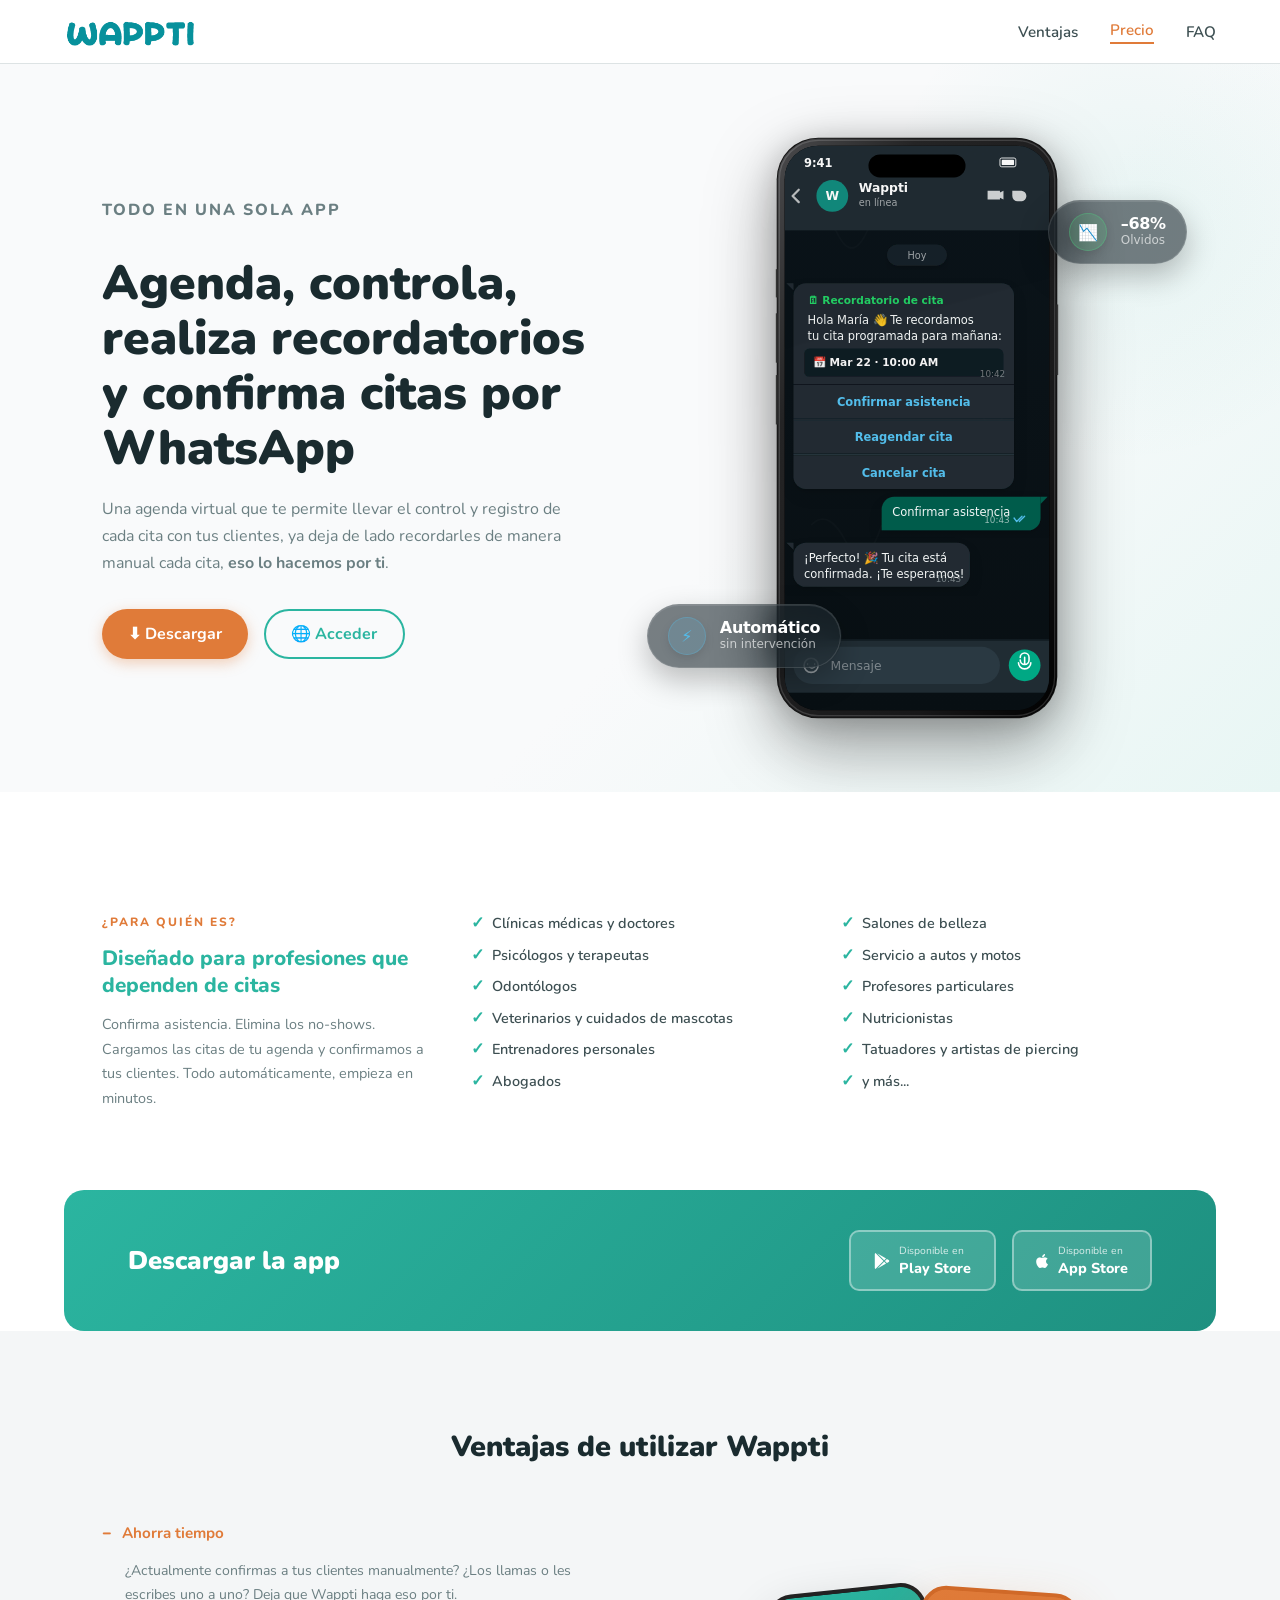
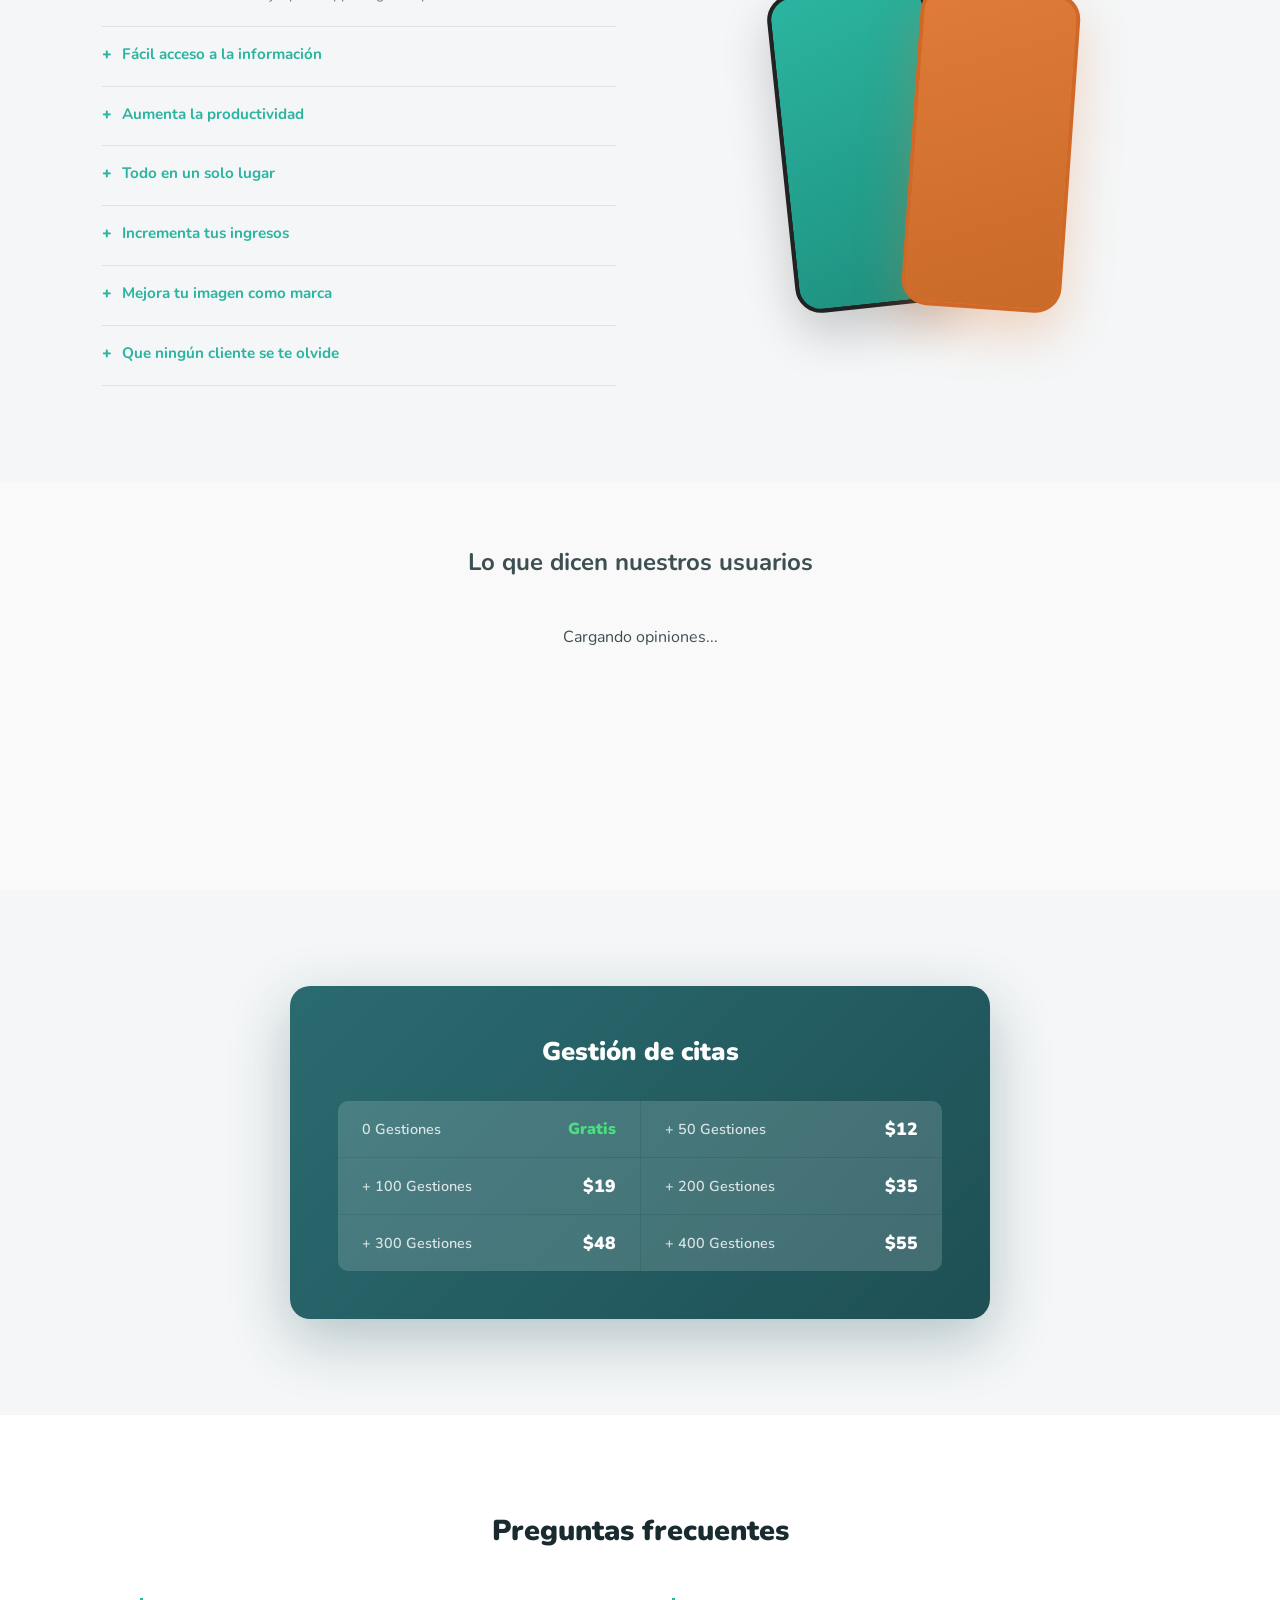
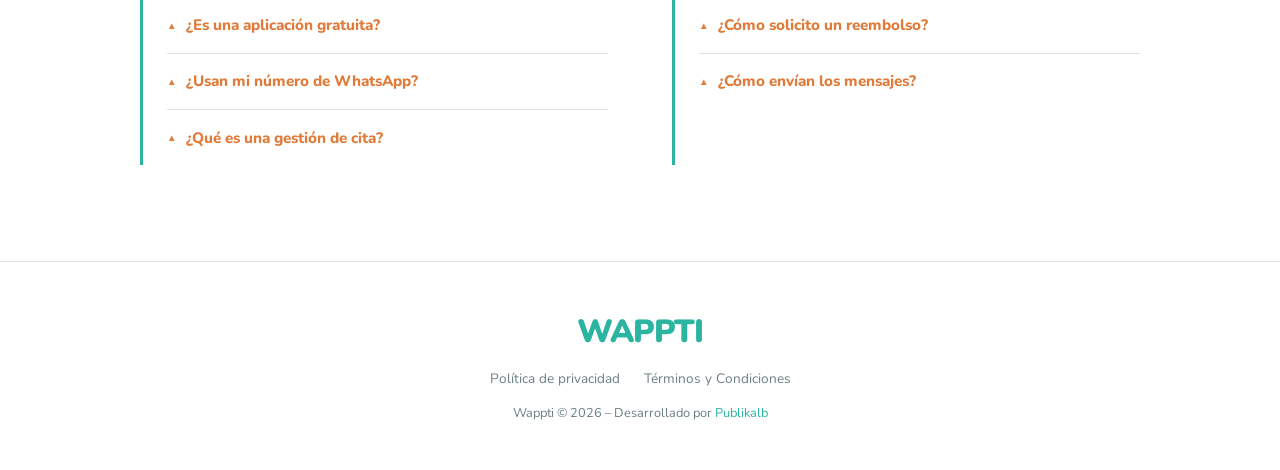
==== commit 6687be93: "Add files via upload" ====
--- a/index.html
+++ b/index.html
@@ -38,52 +38,198 @@
   </div>
 
   <div class="hero-img fade-up delay-2">
-    <div class="phone-wrap">
-    <div class="phone">
-      <div class="screen">
-
-        <div class="status-bar">
-          <span>12:35</span>
-          <div class="notch"></div>
-          <div class="status-icons"><span>📶</span><span>🔋</span></div>
-        </div>
-
-        <div class="chat-header">
-          <span class="back-arrow">←</span>
-          <div class="avatar">W</div>
-          <div class="contact-info">
-            <div class="contact-name">Wappti</div>
-            <div class="contact-status" id="contactStatus">en línea</div>
-          </div>
-          <div class="header-icons"><span>📹</span><span>📞</span><span>⋮</span></div>
-        </div>
-
-        <div class="messages" id="messages">
-          <div class="date-chip" style="opacity:0;animation:fadeIn .4s ease .3s forwards">
-            <span>Hoy</span>
-          </div>
-          <div class="notice">ℹ Esta empresa usa un servicio seguro de Meta para administrar este chat.</div>
-          <div class="typing" id="typing">
-            <div class="dot"></div><div class="dot"></div><div class="dot"></div>
-          </div>
-        </div>
-
-        <div class="chat-input">
-          <span style="color:rgba(255,255,255,.3);font-size:1rem">😊</span>
-          <div class="input-box">Mensaje</div>
-          <span style="color:rgba(255,255,255,.3);font-size:.85rem">📎</span>
-          <div class="mic-btn">🎤</div>
-        </div>
-
-      </div>
-    </div>
-
-    <div class="interact-badge">
-      <span class="hand">👆</span> ¡Interactúa aquí!
-    </div>
-
-    <button class="replay-btn" id="replayBtn" onclick="startSequence()">↺ Ver de nuevo</button>
-  </div>
+    <div class="phone-wrap-v3">
+
+    <svg class="phone-svg-v3" viewBox="0 0 340 680" fill="none" xmlns="http://www.w3.org/2000/svg">
+      <defs>
+        <!-- Degradado Premium Titanio para el cuerpo -->
+        <linearGradient id="titaniumGrad" x1="0" y1="0" x2="1" y2="1">
+          <stop offset="0%" stop-color="#4A4A4C"/>
+          <stop offset="25%" stop-color="#242425"/>
+          <stop offset="75%" stop-color="#181819"/>
+          <stop offset="100%" stop-color="#000000"/>
+        </linearGradient>
+        
+        <!-- Degradado pantalla WhatsApp -->
+        <linearGradient id="waBg" x1="0" y1="0" x2="0" y2="1">
+          <stop offset="0%" stop-color="#0B141A"/>
+          <stop offset="100%" stop-color="#080F13"/>
+        </linearGradient>
+
+        <!-- Filtro de sombra suave para los mensajes (Doble capa para realismo) -->
+        <filter id="msgShadow" x="-20%" y="-20%" width="140%" height="140%">
+          <feDropShadow dx="0" dy="2" stdDeviation="2" flood-color="#000" flood-opacity="0.12"/>
+          <feDropShadow dx="0" dy="8" stdDeviation="8" flood-color="#000" flood-opacity="0.08"/>
+        </filter>
+
+        <!-- ClipPath para esquinas perfectas de la pantalla -->
+        <clipPath id="screenClip">
+          <rect x="20" y="20" width="300" height="640" rx="38"/>
+        </clipPath>
+      </defs>
+
+      <!-- ================= CHASIS DEL TELÉFONO ================= -->
+      <!-- Borde exterior sutil -->
+      <rect x="11" y="11" width="318" height="658" rx="47" fill="#111"/>
+      <!-- Cuerpo Titanio -->
+      <rect x="12" y="12" width="316" height="656" rx="46" fill="url(#titaniumGrad)"/>
+      <!-- Highlight/Reflejo interior del chasis -->
+      <rect x="14" y="14" width="312" height="652" rx="44" stroke="rgba(255,255,255,0.15)" stroke-width="1.5"/>
+      <!-- Fondo de pantalla negro antes del clip -->
+      <rect x="20" y="20" width="300" height="640" rx="38" fill="#000"/>
+
+      <!-- Botones Laterales -->
+      <path d="M 10 160 h 2 v 32 h -2 z" fill="#333"/>
+      <path d="M 10 210 h 2 v 56 h -2 z" fill="#333"/>
+      <path d="M 10 280 h 2 v 56 h -2 z" fill="#333"/>
+      <path d="M 328 200 h 2 v 80 h -2 z" fill="#333"/>
+
+      <!-- ================= PANTALLA (CLIPPATH APLICADO) ================= -->
+      <g clip-path="url(#screenClip)">
+        
+        <!-- Background WhatsApp -->
+        <rect x="20" y="20" width="300" height="640" fill="url(#waBg)"/>
+        
+        <!-- Wallpaper Doodles (Patrón sutil simulado con opacidad muy baja) -->
+        <path d="M 40 100 Q 60 80 80 120 T 120 100" stroke="rgba(255,255,255,0.015)" stroke-width="2" fill="none"/>
+        <path d="M 200 300 Q 220 280 240 320 T 280 300" stroke="rgba(255,255,255,0.015)" stroke-width="2" fill="none"/>
+        <path d="M 50 450 Q 70 430 90 470 T 130 450" stroke="rgba(255,255,255,0.015)" stroke-width="2" fill="none"/>
+
+        <!-- ================= HEADER ================= -->
+        <rect x="20" y="20" width="300" height="96" fill="#202C33"/>
+        
+        <!-- Status Bar -->
+        <text class="svg-txt fw-bold" x="42" y="44" fill="white" font-size="13">9:41</text>
+        <rect x="264" y="34" width="18" height="10" rx="2" fill="none" stroke="white" stroke-width="1"/>
+        <rect x="266" y="36" width="14" height="6" rx="1" fill="white"/>
+        <!-- Dynamic Island -->
+        <rect x="115" y="30" width="110" height="26" rx="13" fill="#000"/>
+
+        <!-- Contact Info -->
+        <path d="M 36 84 l -7 -7 l 7 -7" stroke="rgba(255,255,255,0.7)" stroke-width="2.5" stroke-linecap="round" stroke-linejoin="round"/>
+        <circle cx="74" cy="77" r="18" fill="#128C7E"/>
+        <text class="svg-txt fw-black" x="74" y="82" text-anchor="middle" fill="white" font-size="14">W</text>
+        
+        <text class="svg-txt fw-bold" x="104" y="73" fill="white" font-size="14">Wappti</text>
+        <text class="svg-txt fw-medium" x="104" y="88" fill="rgba(255,255,255,0.6)" font-size="11">en línea</text>
+
+        <!-- Video/Call -->
+        <path d="M 250 71 h 14 v 10 h -14 z m 14 2 l 4 -2 v 10 l -4 -2" fill="rgba(255,255,255,0.8)"/>
+        <path d="M 288 71 a 6 6 0 0 1 6 6 a 6 6 0 0 1 -6 6 h -4 a 6 6 0 0 1 -6 -6 v -6 z" fill="rgba(255,255,255,0.8)"/>
+
+        <!-- ================= CHAT ÁREA ================= -->
+        <!-- Fecha -->
+        <rect x="136" y="132" width="68" height="24" rx="12" fill="#182229" filter="url(#msgShadow)"/>
+        <text class="svg-txt fw-medium" x="170" y="148" text-anchor="middle" fill="rgba(255,255,255,0.6)" font-size="11">Hoy</text>
+
+        <!-- MSG 1: Tarjeta API Interactiva -->
+        <g class="wa-msg wa-msg-1" filter="url(#msgShadow)">
+          <!-- Cuerpo principal (Top rounded, bottom square) -->
+          <path d="M 30 190 A 14 14 0 0 1 44 176 H 266 A 14 14 0 0 1 280 190 V 290 H 30 Z" fill="#202C33"/>
+          <!-- Colita perfecta en SVG -->
+          <path d="M 30 176 L 22 176 L 30 184 Z" fill="#202C33"/>
+
+          <!-- Header / Recordatorio -->
+          <text class="svg-txt fw-black" x="46" y="200" fill="#25D366" font-size="12">🗓 Recordatorio de cita</text>
+          
+          <!-- Texto del mensaje -->
+          <text class="svg-txt" x="46" y="222" fill="rgba(255,255,255,0.95)" font-size="13">Hola María 👋 Te recordamos</text>
+          <text class="svg-txt" x="46" y="240" fill="rgba(255,255,255,0.95)" font-size="13">tu cita programada para mañana:</text>
+          
+          <!-- Box Interno Datos -->
+          <rect x="42" y="250" width="226" height="32" rx="6" fill="#111B21"/>
+          <text class="svg-txt fw-bold" x="52" y="270" fill="rgba(255,255,255,0.95)" font-size="12">📅 Mar 22 · 10:00 AM</text>
+          
+          <!-- Hora del mensaje -->
+          <text class="svg-txt" x="270" y="282" text-anchor="end" fill="rgba(255,255,255,0.4)" font-size="10">10:42</text>
+
+          <!-- Botón 1 -->
+          <rect x="30" y="291" width="250" height="38" fill="#202C33"/>
+          <text class="svg-txt fw-bold" x="155" y="315" text-anchor="middle" fill="#53bdeb" font-size="13">Confirmar asistencia</text>
+          
+          <!-- Línea Separadora 1 -->
+          <line x1="30" y1="330" x2="280" y2="330" stroke="#2B3A43" stroke-width="1"/>
+          
+          <!-- Botón 2 -->
+          <rect x="30" y="331" width="250" height="38" fill="#202C33"/>
+          <text class="svg-txt fw-bold" x="155" y="355" text-anchor="middle" fill="#53bdeb" font-size="13">Reagendar cita</text>
+          
+          <!-- Línea Separadora 2 -->
+          <line x1="30" y1="370" x2="280" y2="370" stroke="#2B3A43" stroke-width="1"/>
+          
+          <!-- Botón 3 (Bottom rounded) -->
+          <path d="M 30 371 H 280 V 395 A 14 14 0 0 1 266 409 H 44 A 14 14 0 0 1 30 395 Z" fill="#202C33"/>
+          <text class="svg-txt fw-bold" x="155" y="395" text-anchor="middle" fill="#53bdeb" font-size="13">Cancelar cita</text>
+        </g>
+
+        <!-- MSG 2: Respuesta Usuario -->
+        <g class="wa-msg out wa-msg-2" filter="url(#msgShadow)">
+          <!-- Burbuja verde -->
+          <path d="M 130 432 A 14 14 0 0 1 144 418 H 310 V 442 A 14 14 0 0 1 296 456 H 130 Z" fill="#005C4B"/>
+          <!-- Colita derecha -->
+          <path d="M 310 418 L 318 418 L 310 426 Z" fill="#005C4B"/>
+          
+          <text class="svg-txt fw-medium" x="142" y="440" fill="rgba(255,255,255,0.95)" font-size="13">Confirmar asistencia</text>
+          
+          <!-- Hora y Checks -->
+          <text class="svg-txt" x="275" y="448" text-anchor="end" fill="rgba(255,255,255,0.6)" font-size="10">10:43</text>
+          <path d="M 280 442 l 3 4 l 6 -6 m -3 6 l 6 -6" fill="none" stroke="#53bdeb" stroke-width="1.5" stroke-linecap="round" stroke-linejoin="round"/>
+        </g>
+
+        <!-- MSG 3: Confirmación Final -->
+        <g class="wa-msg wa-msg-3" filter="url(#msgShadow)">
+          <path d="M 30 484 A 14 14 0 0 1 44 470 H 216 A 14 14 0 0 1 230 484 V 506 A 14 14 0 0 1 216 520 H 44 A 14 14 0 0 1 30 506 Z" fill="#202C33"/>
+          <!-- Colita izquierda -->
+          <path d="M 30 470 L 22 470 L 30 478 Z" fill="#202C33"/>
+          
+          <text class="svg-txt" x="42" y="492" fill="rgba(255,255,255,0.95)" font-size="13">¡Perfecto! 🎉 Tu cita está</text>
+          <text class="svg-txt" x="42" y="510" fill="rgba(255,255,255,0.95)" font-size="13">confirmada. ¡Te esperamos!</text>
+          
+          <text class="svg-txt" x="220" y="514" text-anchor="end" fill="rgba(255,255,255,0.4)" font-size="10">10:43</text>
+        </g>
+
+        <!-- ================= INPUT DE MENSAJE ================= -->
+        <rect x="20" y="580" width="300" height="60" fill="#202C33"/>
+        <line x1="20" y1="580" x2="320" y2="580" stroke="#111B21" stroke-width="2"/>
+        
+        <!-- Input Box -->
+        <rect x="30" y="588" width="234" height="42" rx="21" fill="#2A3942"/>
+        
+        <!-- Emoji -->
+        <circle cx="50" cy="609" r="8" fill="none" stroke="rgba(255,255,255,0.5)" stroke-width="1.8"/>
+        <path d="M 46 607 v 1 m 8 -1 v 1 m -6 3 a 4 3 0 0 0 6 0" fill="none" stroke="rgba(255,255,255,0.5)" stroke-width="1.5" stroke-linecap="round"/>
+        
+        <text class="svg-txt" x="72" y="614" fill="rgba(255,255,255,0.4)" font-size="14">Mensaje</text>
+        
+        <!-- Mic Botón -->
+        <circle cx="292" cy="609" r="18" fill="#00A884"/>
+        <path d="M 292 600 v 8 m -5 -8 a 5 5 0 0 1 10 0 v 3 a 5 5 0 0 1 -10 0 m -2 3 a 7 7 0 0 0 14 0" fill="none" stroke="#fff" stroke-width="1.8" stroke-linecap="round"/>
+      </g>
+      <!-- ================= FIN PANTALLA ================= -->
+
+      <!-- Reflejo Glass Superior para realismo de pantalla -->
+      <path d="M 20 20 h 300 v 150 L 20 250 Z" fill="url(#waBg)" opacity="0.03" pointer-events="none" clip-path="url(#screenClip)"/>
+
+    </svg>
+
+    <!-- Badge flotante 1 -->
+    <div class="stat-pill stat-pill--tr">
+      <div class="stat-pill__icon" style="background:rgba(74, 222, 128, 0.15); color: #4ade80; border: 1px solid rgba(74, 222, 128, 0.3);">📉</div>
+      <div>
+        <strong>–68%</strong>
+        <span>Olvidos</span>
+      </div>
+    </div>
+
+    <!-- Badge flotante 2 -->
+    <div class="stat-pill stat-pill--bl">
+      <div class="stat-pill__icon" style="background:rgba(83, 189, 235, 0.15); color: #53bdeb; border: 1px solid rgba(83, 189, 235, 0.3);">⚡</div>
+      <div>
+        <strong>Automático</strong>
+        <span>sin intervención</span>
+      </div>
+    </div>
+    </div>
   </div>
 </section>
 
--- a/css/styles.css
+++ b/css/styles.css
@@ -160,61 +160,118 @@
   font-size: 1rem; color: var(--muted);
   line-height: 1.7; margin-bottom: 2rem; max-width: 480px;
 }
+
 .hero-img {
-  display: flex; justify-content: center; align-items: center;
   position: relative;
-}
-
-/* Phone mockup */
-.phone-mock {
-  width: 260px; height: 520px;
-  background: #111; border-radius: 38px;
-  border: 6px solid #222;
-  box-shadow: 0 30px 80px rgba(0,0,0,.25), 0 0 0 1px #333;
-  display: flex; flex-direction: column;
-  overflow: hidden; position: relative;
-}
-.phone-screen { flex: 1; background: #ECE5DD; display: flex; flex-direction: column; }
-.phone-header {
-  background: #075E54; padding: .6rem 1rem;
-  display: flex; align-items: center; gap: .5rem;
-}
-.phone-avatar {
-  width: 32px; height: 32px; border-radius: 50%;
-  background: #25D366; display: flex; align-items: center;
-  justify-content: center; color: white; font-size: .8rem; font-weight: 700;
-}
-.phone-contact { color: white; font-size: .75rem; font-weight: 700; }
-.phone-messages { flex: 1; padding: .8rem; display: flex; flex-direction: column; gap: .5rem; }
-.msg {
-  max-width: 80%; padding: .5rem .8rem;
-  border-radius: 10px; font-size: .65rem; line-height: 1.4;
-}
-.msg-in  { background: white; align-self: flex-start; border-radius: 0 10px 10px 10px; }
-.msg-out { background: #DCF8C6; align-self: flex-end; border-radius: 10px 10px 0 10px; }
-.msg-time { font-size: .55rem; color: #aaa; text-align: right; margin-top: 2px; }
-.confirm-btns { display: flex; gap: .4rem; margin-top: .3rem; }
-.confirm-btns button {
-  flex: 1; padding: .4rem; border: none; border-radius: 6px;
-  font-size: .65rem; font-weight: 700; cursor: default;
-}
-.btn-confirm { background: #25D366; color: white; }
-.btn-cancel  { background: #f0f0f0; color: #555; }
-
-.bubble {
-  position: absolute; right: -10px; top: 50%;
-  transform: translateY(-60%);
-  background: white; border-radius: 12px;
-  padding: .6rem .9rem; font-size: .7rem;
-  box-shadow: 0 8px 24px rgba(0,0,0,.12);
-  max-width: 130px; line-height: 1.4;
-  color: var(--text); font-weight: 600;
-}
-.bubble::before {
-  content: ''; position: absolute; left: -8px; top: 50%;
-  transform: translateY(-50%);
-  border: 8px solid transparent; border-right-color: white; border-left: none;
-}
+  display: flex;
+  justify-content: center;
+  align-items: center;
+  max-width: 360px; /* Un poco más ancho para dar respiro a las sombras */
+  margin: 0 auto;
+  font-family: system-ui, -apple-system, BlinkMacSystemFont, "Segoe UI", Roboto, sans-serif;
+}
+
+.phone-wrap-v3 {
+  position: relative;
+  width: 100%;
+  z-index: 1;
+  perspective: 1000px;
+}
+
+.phone-svg-v3 {
+  width: 100%;
+  height: auto;
+  display: block;
+  /* Sombra exterior principal del teléfono (CSS) */
+  filter: drop-shadow(0 25px 35px rgba(0, 0, 0, 0.35)) drop-shadow(0 5px 15px rgba(0, 0, 0, 0.2));
+}
+
+/* Badges Premium con Glassmorphism real */
+.stat-pill {
+  position: absolute;
+  display: flex;
+  align-items: center;
+  gap: 14px;
+  background: rgba(32, 44, 51, 0.6); /* Fondo oscuro WhatsApp */
+  backdrop-filter: blur(16px);
+  -webkit-backdrop-filter: blur(16px);
+  border: 1px solid rgba(255, 255, 255, 0.12);
+  padding: 12px 20px;
+  border-radius: 100px;
+  color: white;
+  box-shadow: 0 12px 30px rgba(0, 0, 0, 0.25), inset 0 1px 0 rgba(255, 255, 255, 0.1);
+  z-index: 10;
+  opacity: 0;
+  animation: floatIn 0.8s cubic-bezier(0.16, 1, 0.3, 1) forwards;
+}
+
+.stat-pill:hover {
+  transform: translateY(-5px) scale(1.02) !important;
+  transition: all 0.3s ease;
+  border-color: rgba(255, 255, 255, 0.25);
+}
+
+.stat-pill__icon {
+  display: flex;
+  justify-content: center;
+  align-items: center;
+  width: 38px;
+  height: 38px;
+  border-radius: 50%;
+  font-size: 16px;
+  box-shadow: 0 4px 10px rgba(0,0,0,0.1);
+}
+
+.stat-pill strong {
+  display: block;
+  font-size: 16px;
+  line-height: 1.1;
+  font-weight: 800;
+  letter-spacing: -0.3px;
+}
+
+.stat-pill span {
+  display: block;
+  font-size: 12px;
+  color: rgba(255, 255, 255, 0.65);
+  line-height: 1.4;
+  font-weight: 500;
+}
+
+/* Posicionamiento y delays de animación */
+.stat-pill--tr { top: 12%; right: -40%; animation-delay: 1.2s; }
+.stat-pill--bl { bottom: 10%; left: -40%; animation-delay: 1.4s; }
+
+@media (max-width: 768px) {
+  .stat-pill--tr { right: -5%; top: 8%; }
+  .stat-pill--bl { left: -5%; bottom: 12%; }
+}
+
+/* =========================================
+  ANIMACIONES DEL CHAT (DENTRO DEL SVG)
+  ========================================= */
+@keyframes messagePop {
+  0% { opacity: 0; transform: translateY(20px) scale(0.95); }
+  100% { opacity: 1; transform: translateY(0) scale(1); }
+}
+
+@keyframes floatIn {
+  0% { opacity: 0; transform: translateY(15px); }
+  100% { opacity: 1; transform: translateY(0); }
+}
+
+.wa-msg { opacity: 0; transform-origin: left bottom; }
+.wa-msg.out { transform-origin: right bottom; }
+
+.wa-msg-1 { animation: messagePop 0.5s cubic-bezier(0.34, 1.56, 0.64, 1) forwards; animation-delay: 0.5s; }
+.wa-msg-2 { animation: messagePop 0.5s cubic-bezier(0.34, 1.56, 0.64, 1) forwards; animation-delay: 1.8s; }
+.wa-msg-3 { animation: messagePop 0.5s cubic-bezier(0.34, 1.56, 0.64, 1) forwards; animation-delay: 2.6s; }
+
+/* Tipografía global del SVG */
+.svg-txt { font-family: system-ui, -apple-system, sans-serif; }
+.fw-medium { font-weight: 500; }
+.fw-bold { font-weight: 600; }
+.fw-black { font-weight: 800; }
 
 /* ── PARA QUIÉN ── */
 .para-quien { padding: 5rem 8%; background: var(--white); }
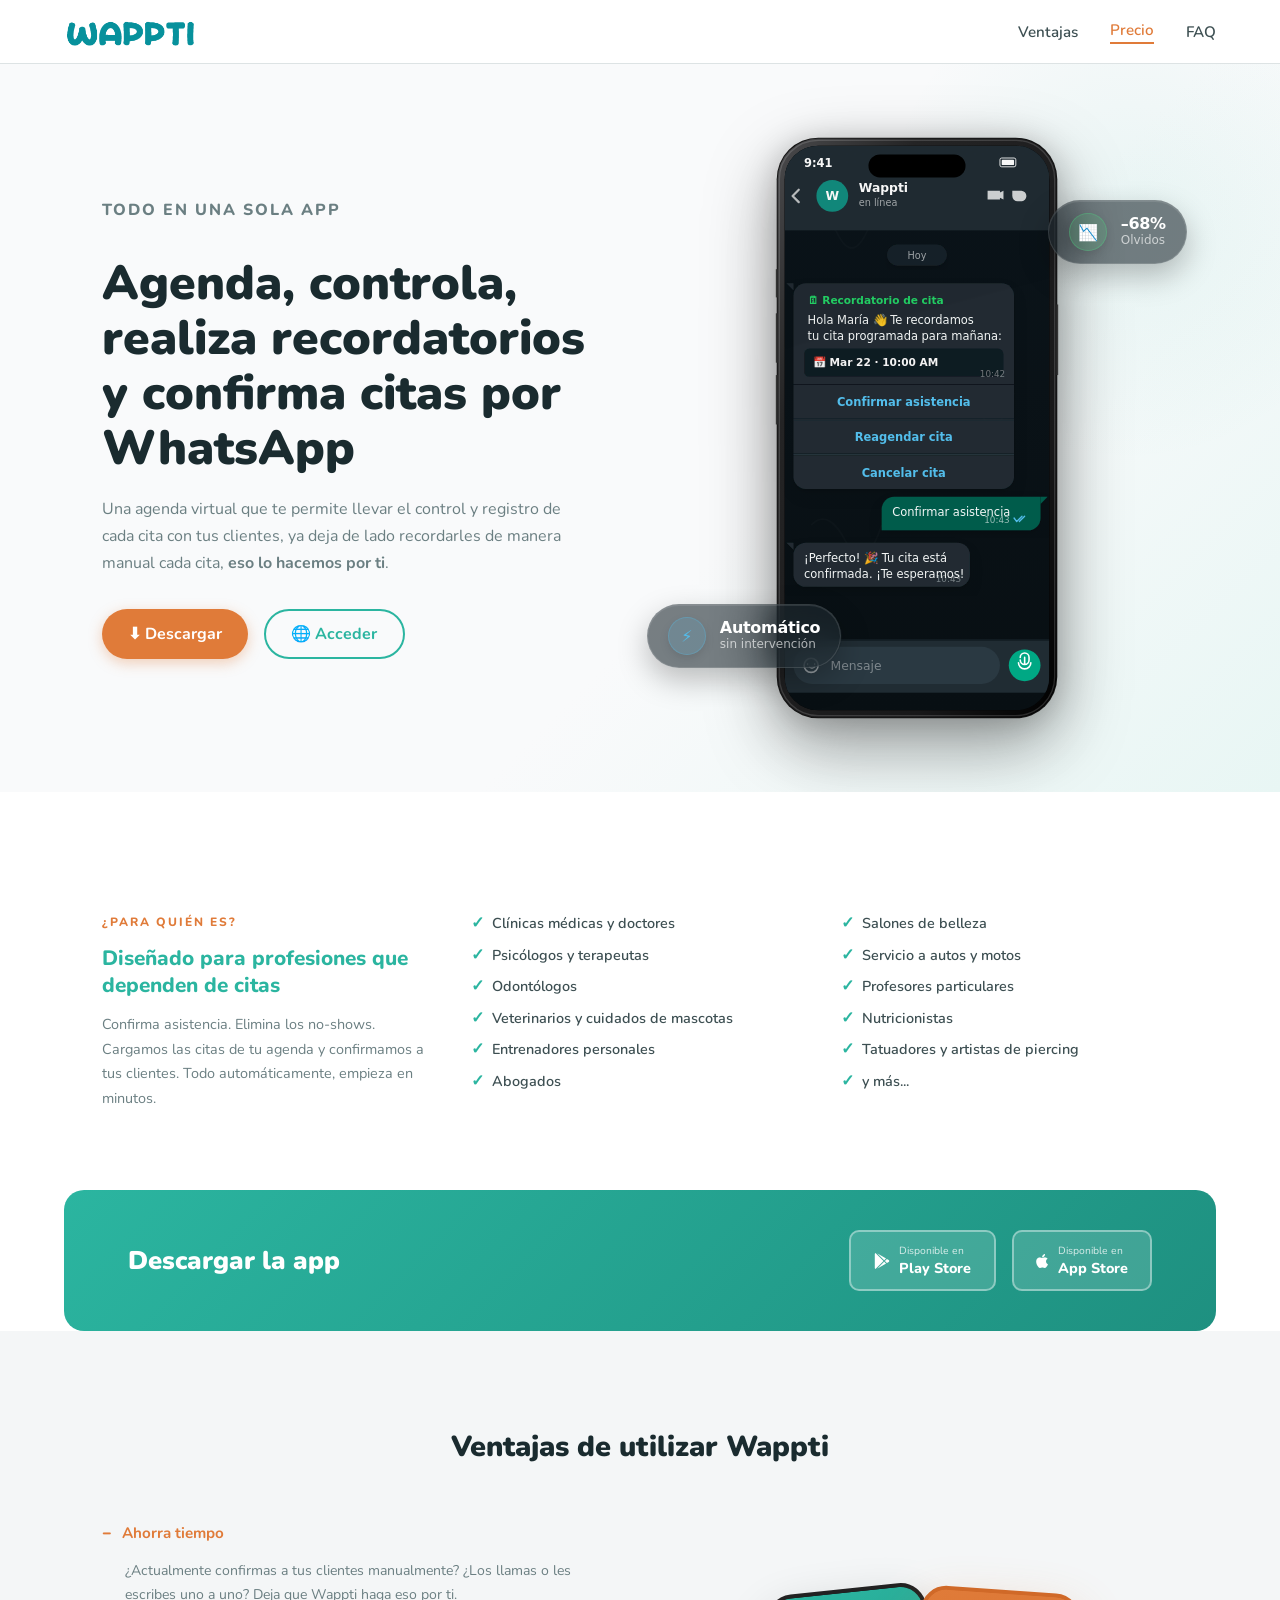
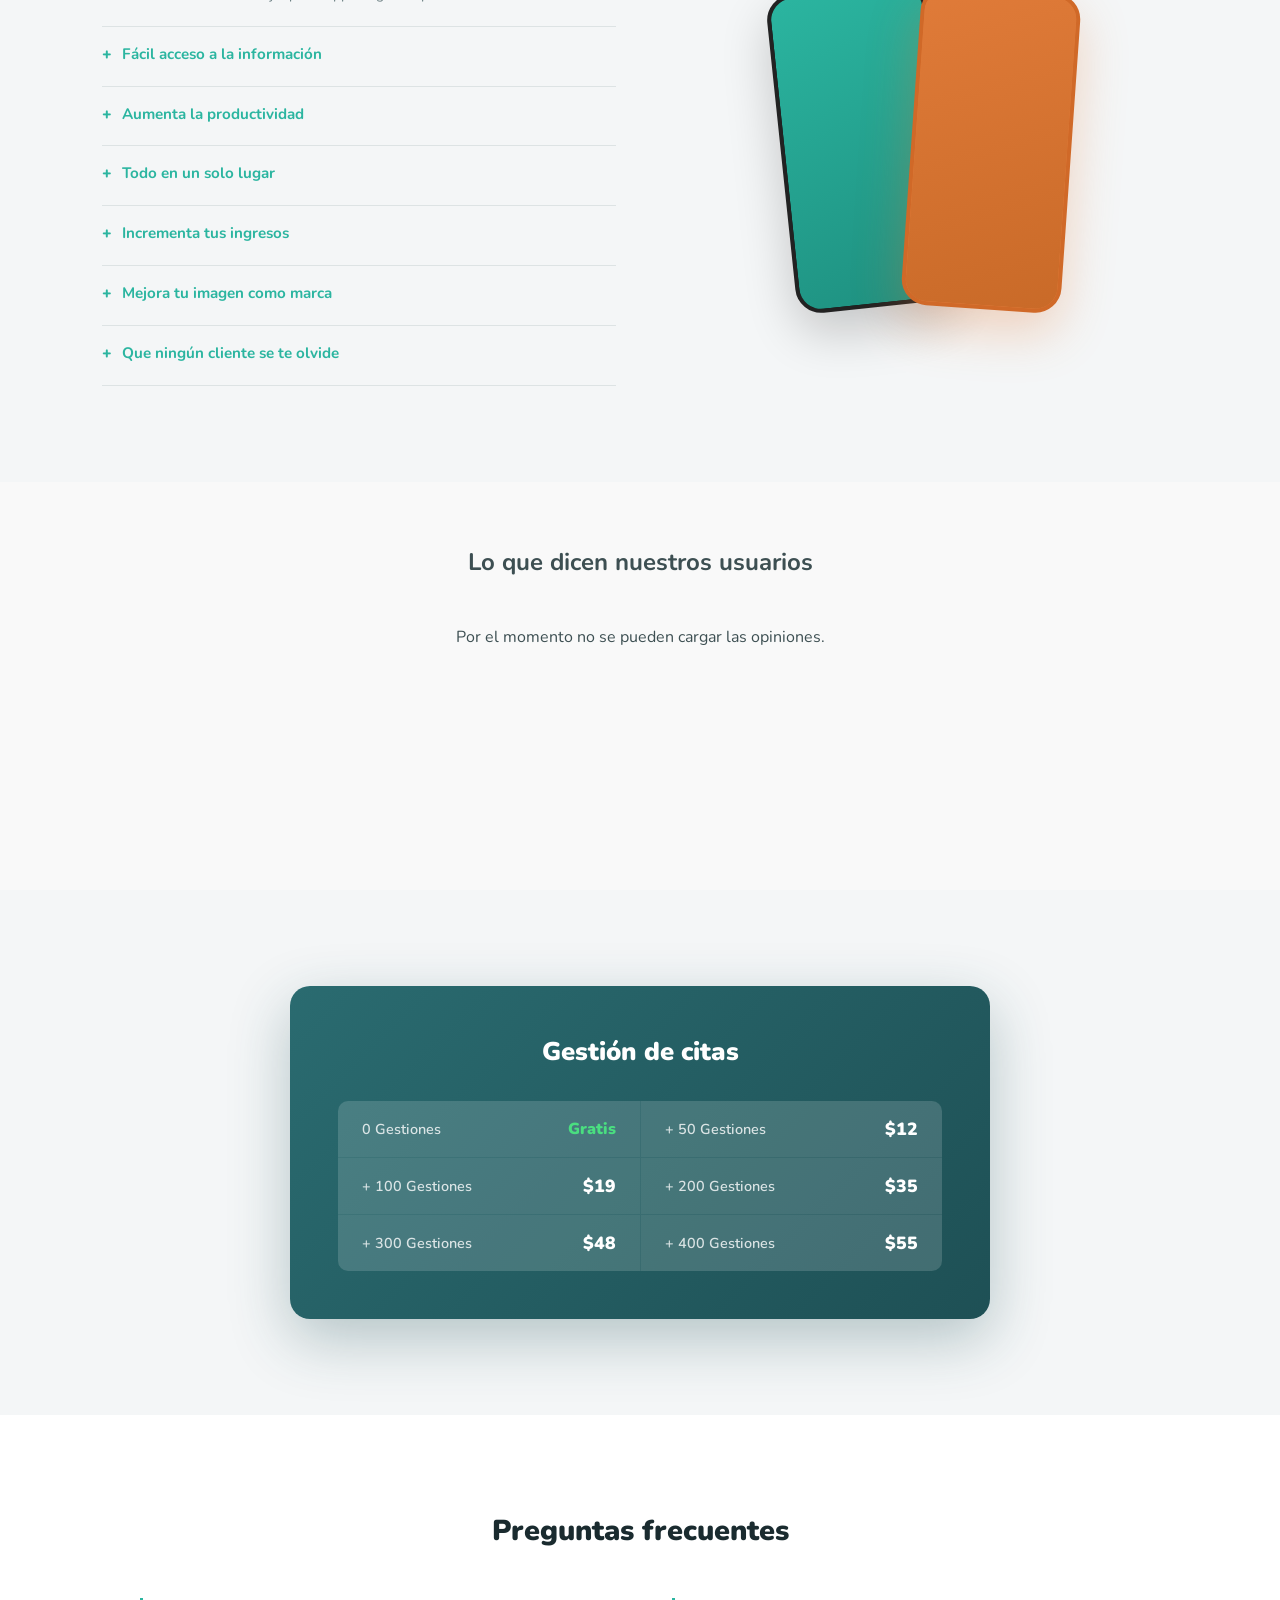
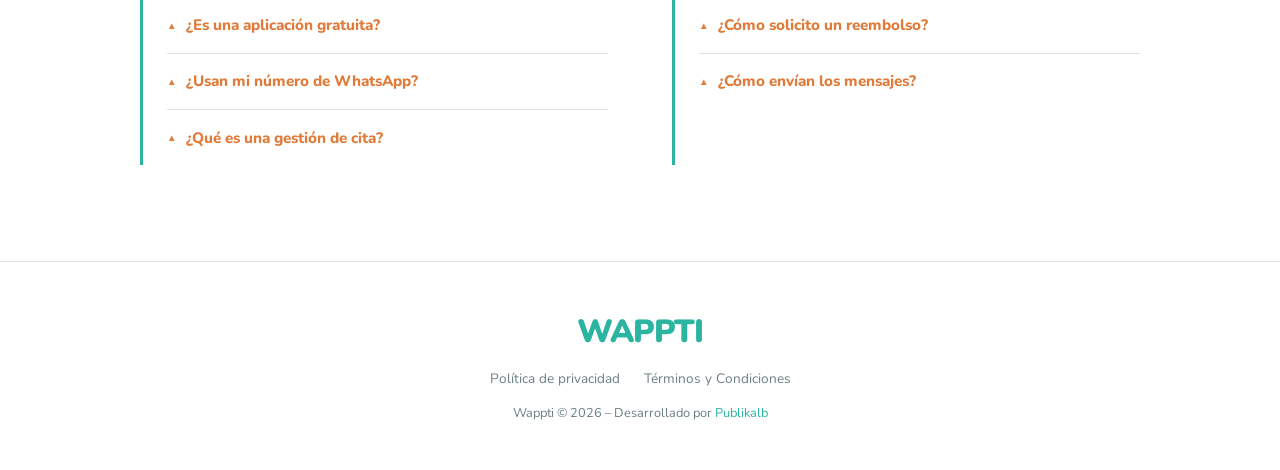
==== commit b582e879: "Update index.html" ====
--- a/index.html
+++ b/index.html
@@ -433,6 +433,6 @@
   </div>
   <p style="font-size: .8rem; color: var(--muted);">Wappti © 2026 – Desarrollado por <a href="https://publikalo.net" target="_blank" style="color: var(--teal); text-decoration: none;">Publikalb</a></p>
 </footer>
-
+<script src="js/main.js"></script>
 </body>
 </html>
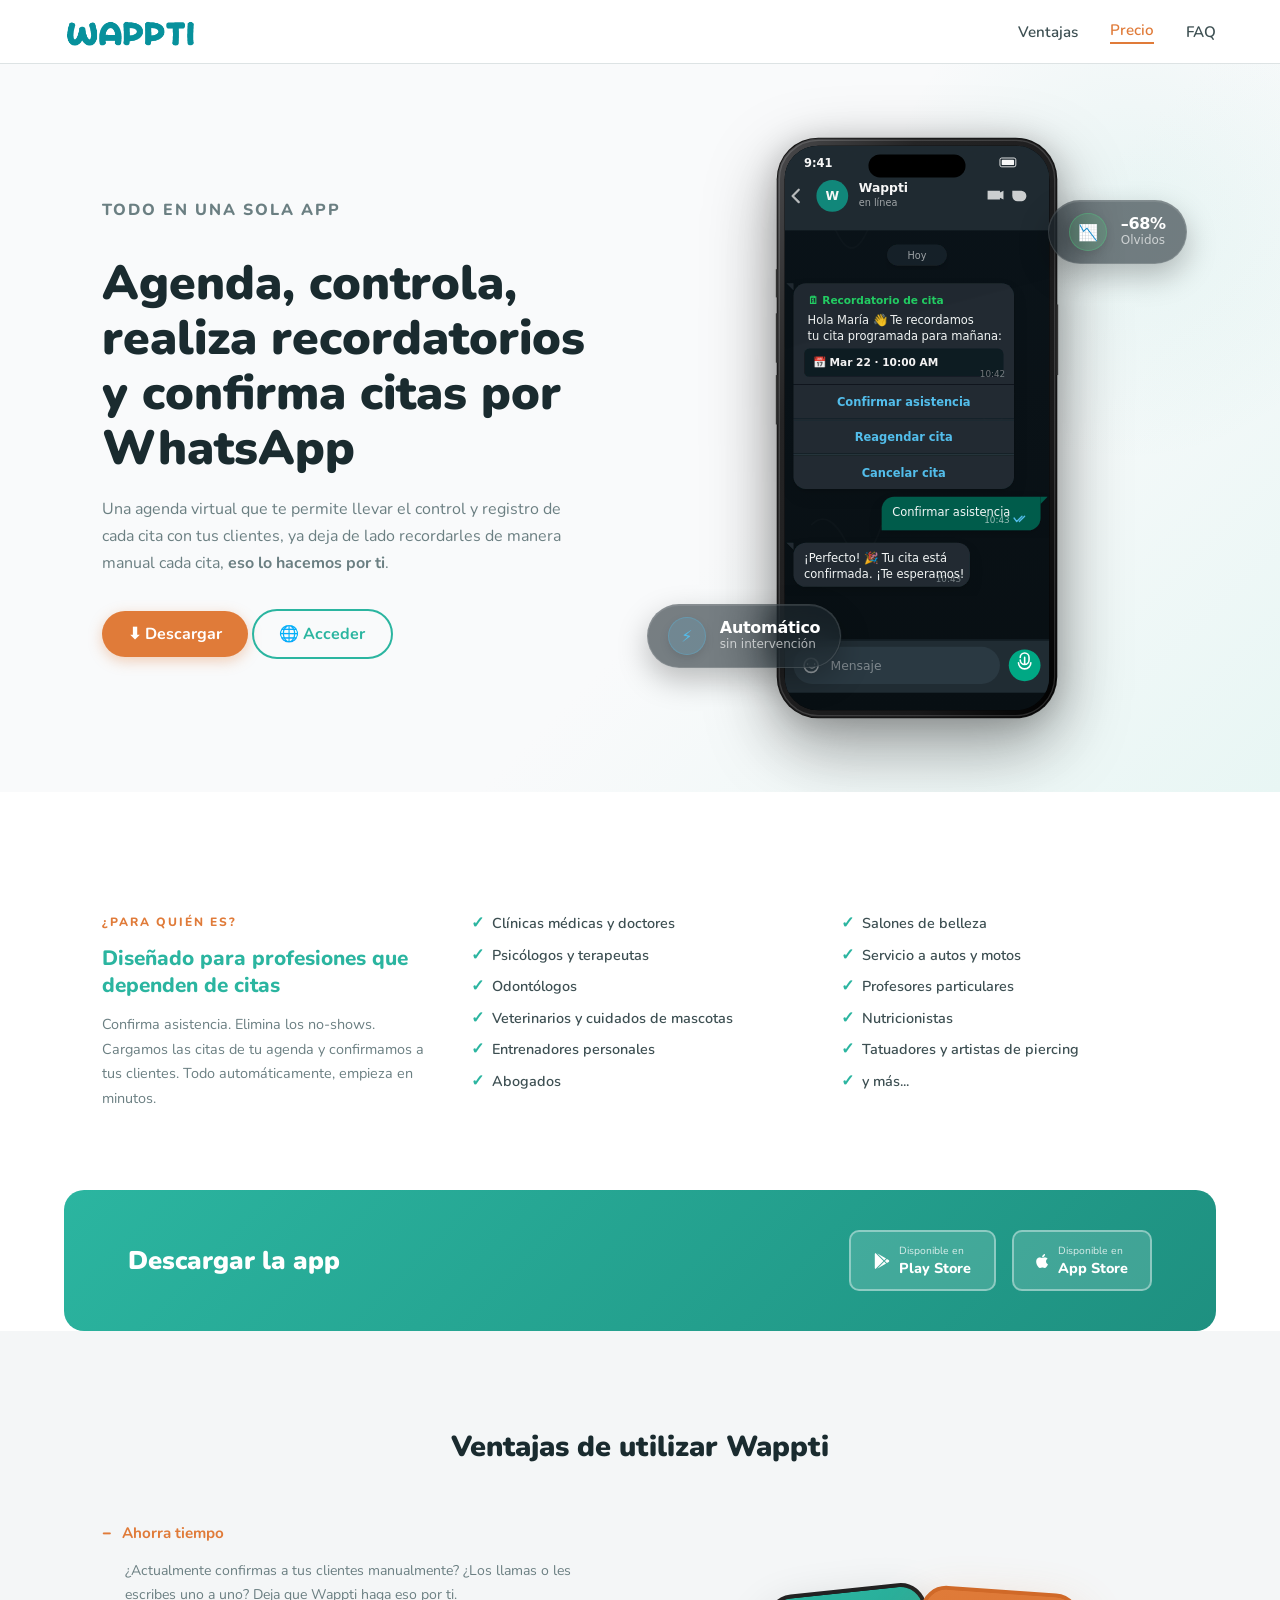
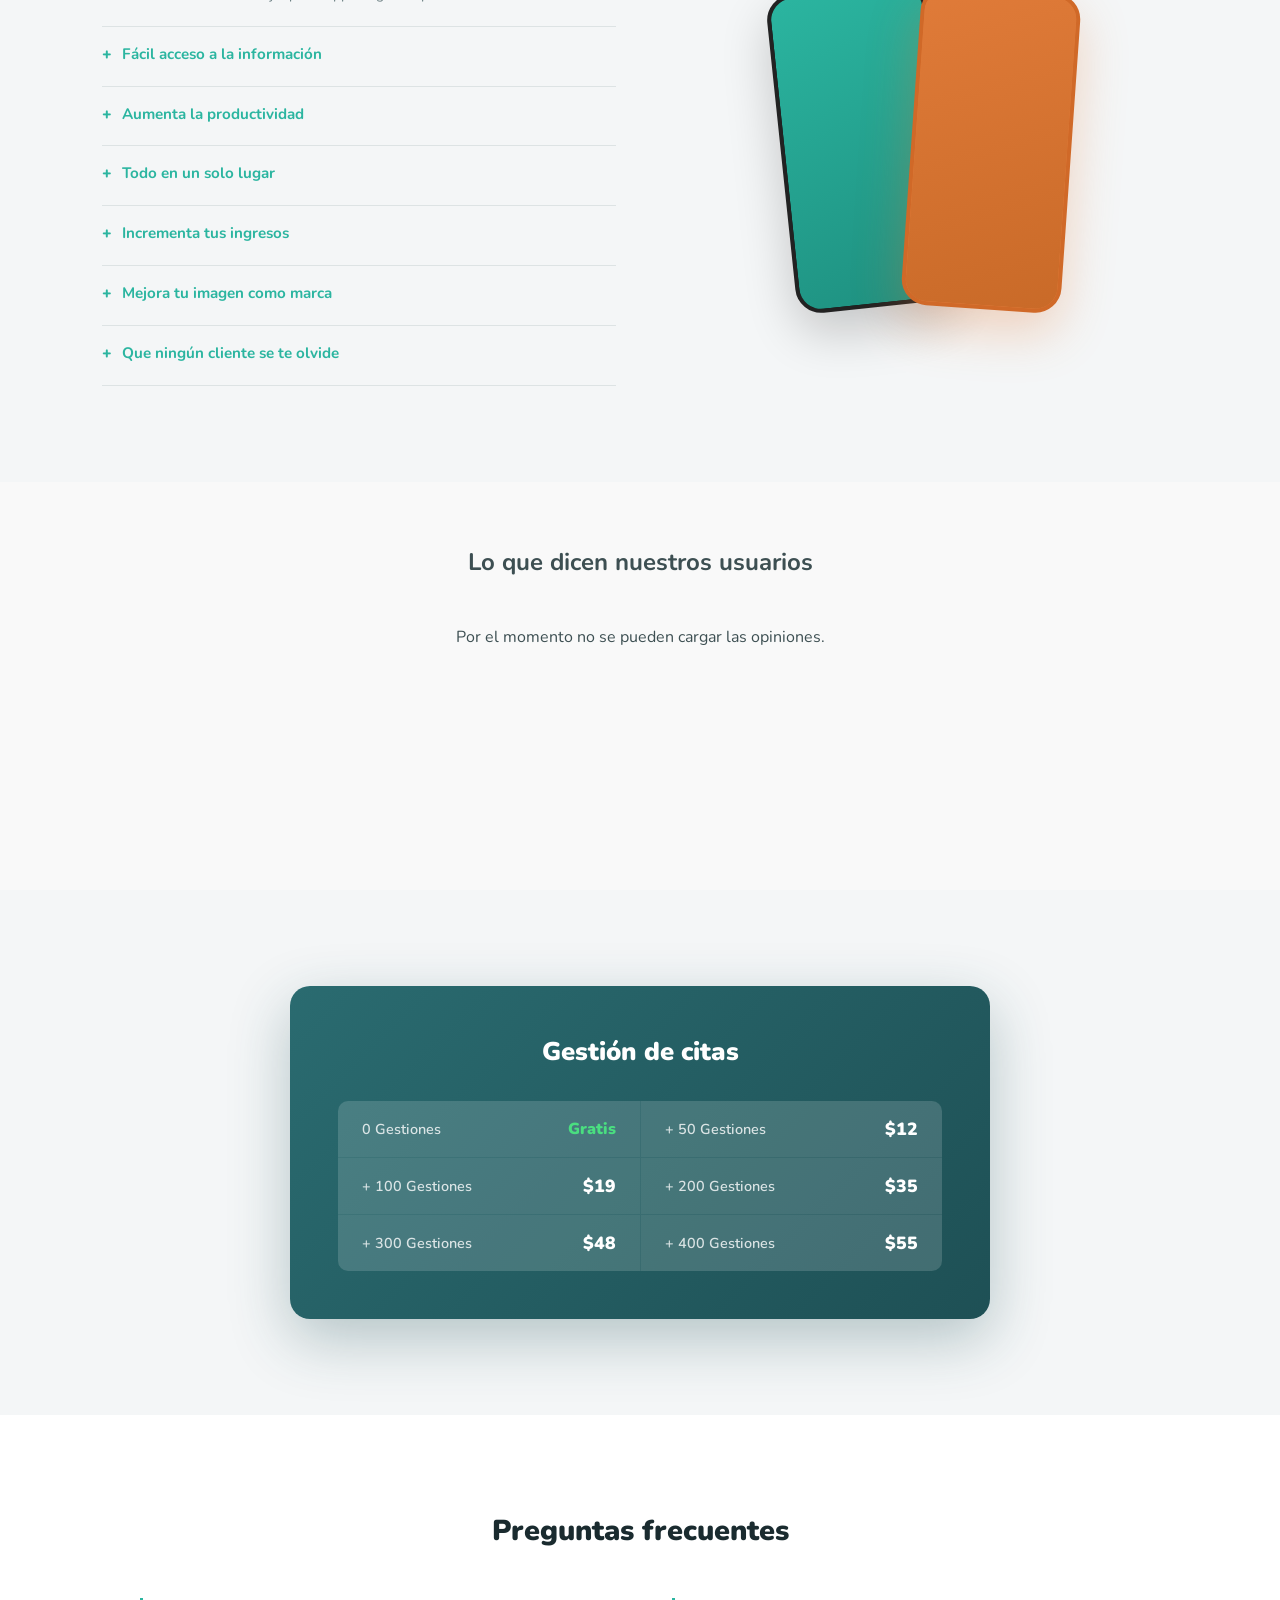
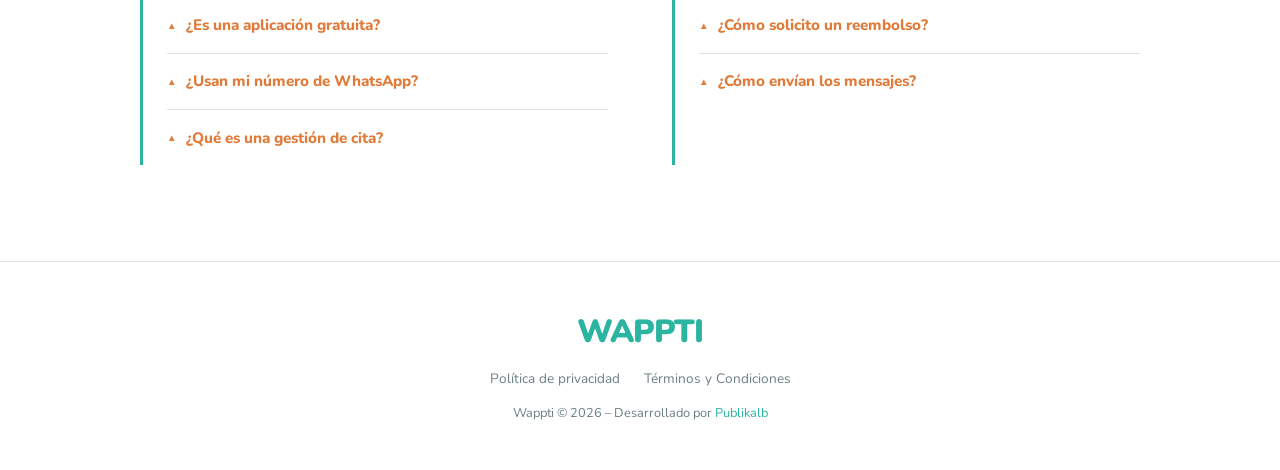
==== commit 64e7190c: "Add files via upload" ====
--- a/index.html
+++ b/index.html
@@ -31,7 +31,7 @@
     <p class="hero-tag">Todo en una sola app</p>
     <h1>Agenda, controla, realiza recordatorios y confirma citas por WhatsApp</h1>
     <p>Una agenda virtual que te permite llevar el control y registro de cada cita con tus clientes, ya deja de lado recordarles de manera manual cada cita, <strong>eso lo hacemos por ti</strong>.</p>
-    <div style="display:flex; gap:1rem; flex-wrap:wrap;">
+    <div >
       <a href="#descargar" class="btn btn-orange">⬇ Descargar</a>
       <a href="https://web.wappti.app/" target="_blank" class="btn btn-outline-teal">🌐 Acceder</a>
     </div>
--- a/css/styles.css
+++ b/css/styles.css
@@ -129,6 +129,7 @@
   .faq-section__grid { grid-template-columns: 1fr !important; }
   .cta-band { flex-direction: column; text-align: center; padding: 2rem; }
   .precios-grid { grid-template-columns: 1fr !important; }
+
 }
 
 /* ── HERO ── */
@@ -304,7 +305,13 @@
   gap: 2rem; flex-wrap: wrap;
 }
 .cta-band h2 { font-size: 1.6rem; font-weight: 900; color: white; }
-.cta-band-btns { display: flex; gap: 1rem; flex-wrap: wrap; }
+.cta-band-btns { 
+  display: flex; /* Cambiado de initial a flex */
+  gap: 1rem; 
+  flex-wrap: wrap; 
+  justify-content: center; /* Esto centra los botones horizontalmente */
+  align-items: center;    /* Esto los centra verticalmente entre sí */
+}
 
 /* ── VENTAJAS ── */
 .ventajas { padding: 6rem 8%; background: var(--bg-gray); }
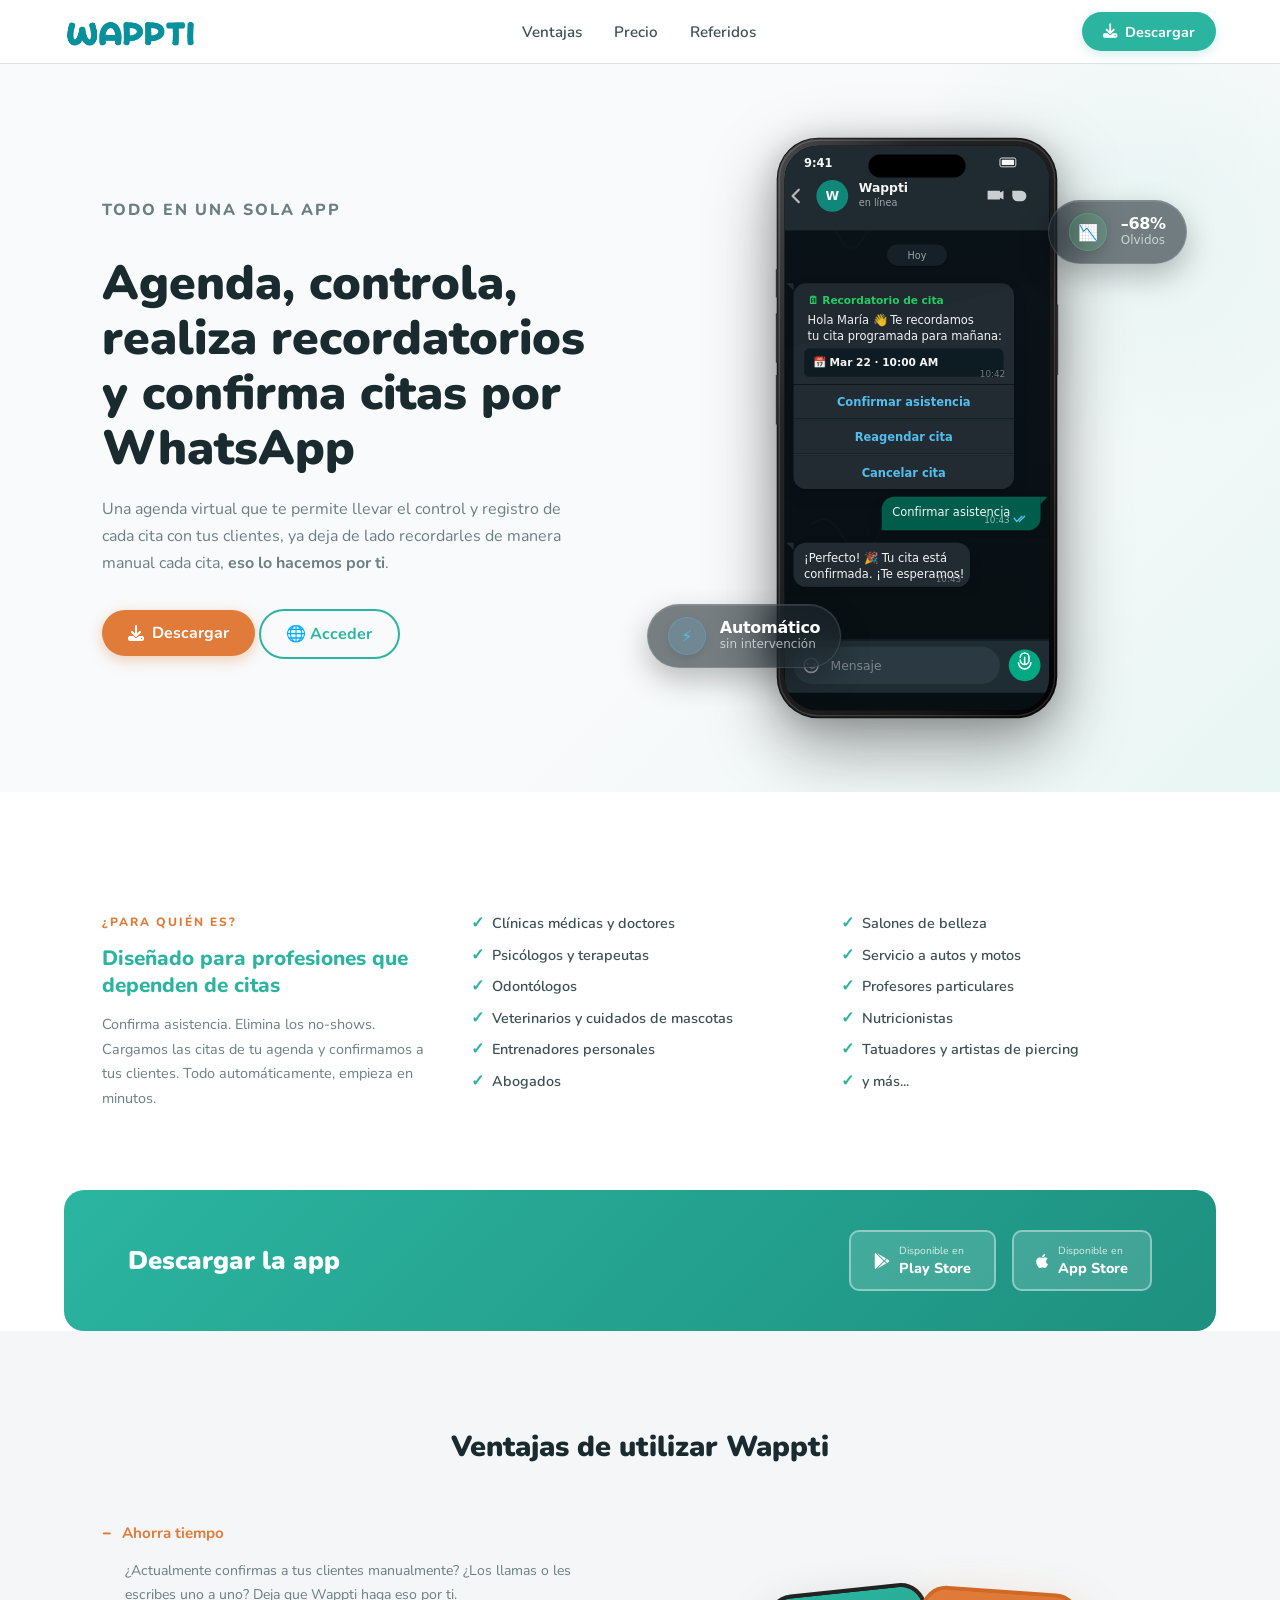
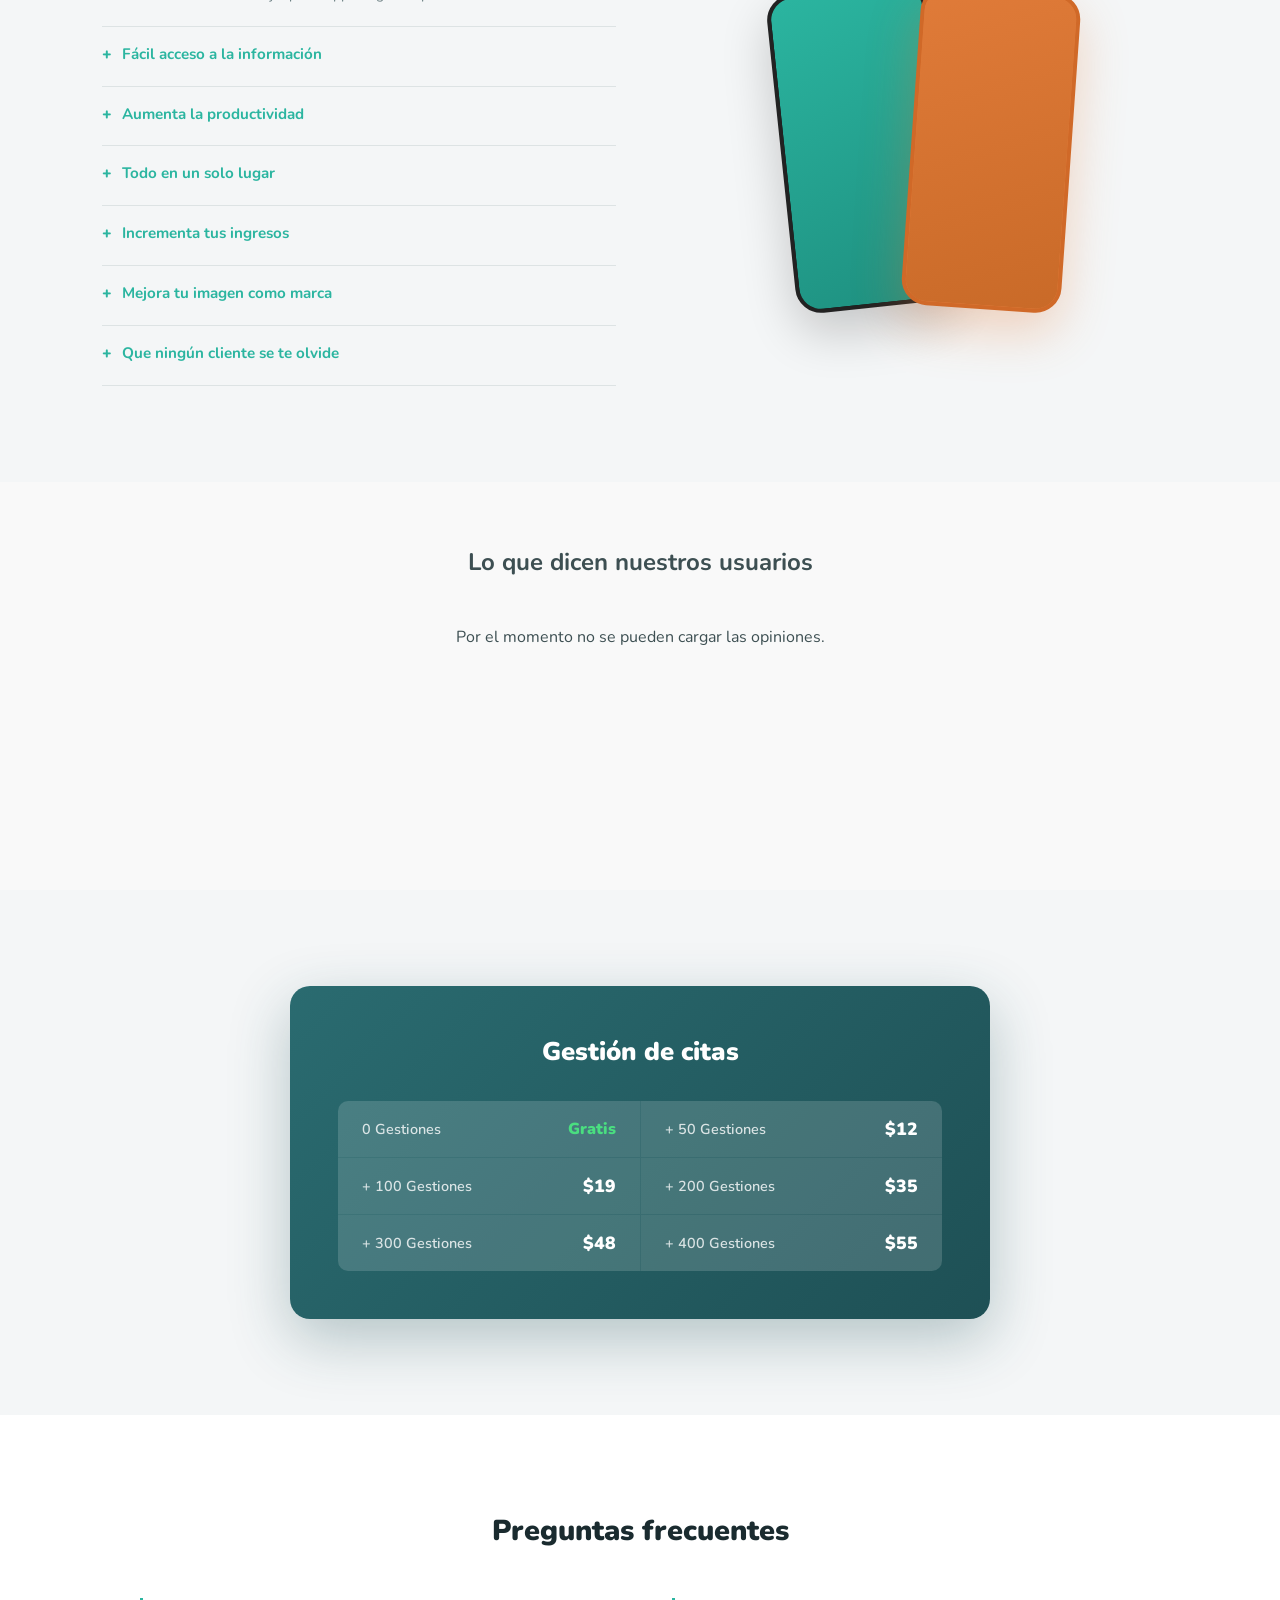
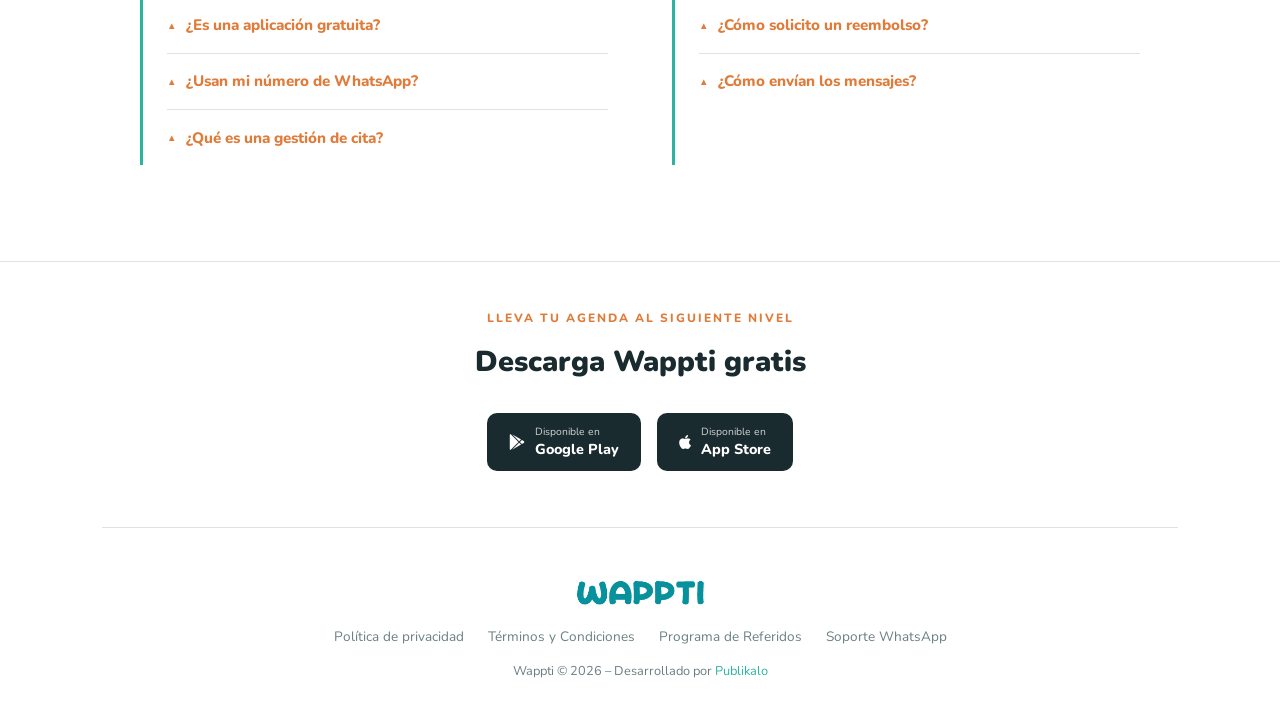
==== commit 66aa90e9: "Add files via upload" ====
--- a/index.html
+++ b/index.html
@@ -10,429 +10,411 @@
   <link href="https://fonts.googleapis.com/css2?family=Nunito:wght@400;500;600;700;800;900&display=swap" rel="stylesheet">
   <link rel="stylesheet" href="https://cdnjs.cloudflare.com/ajax/libs/font-awesome/6.5.0/css/all.min.css">
   <link rel="stylesheet" href="css/styles.css">
-  </head>
+</head>
 <body>
-
-<!-- NAV -->
-<nav>
-  <a href="/" class="logo">
-    <img src="img/wappti.png" alt="Wappti Logo" style="height: 30px; width: auto; vertical-align: middle;">
-</a>
-  <div class="nav-links">
-    <a href="#ventajas">Ventajas</a>
-    <a href="#precios" class="active">Precio</a>
-    <a href="#faq">FAQ</a>
+  <div data-include="header"></div>
+  <!-- HERO -->
+  <section class="hero">
+    <div class="hero-text fade-up">
+      <p class="hero-tag">Todo en una sola app</p>
+      <h1>Agenda, controla, realiza recordatorios y confirma citas por WhatsApp</h1>
+      <p>Una agenda virtual que te permite llevar el control y registro de cada cita con tus clientes, ya deja de lado recordarles de manera manual cada cita, <strong>eso lo hacemos por ti</strong>.</p>
+      <div >
+        <a href="#descargar" class="btn btn-orange"><i class="fas fa-download"></i> <span class="cta-text">Descargar</span></a>
+        <a href="https://web.wappti.app/" target="_blank" class="btn btn-outline-teal">🌐 Acceder</a>
+      </div>
+    </div>
+
+    <div class="hero-img fade-up delay-2">
+      <div class="phone-wrap-v3">
+
+      <svg class="phone-svg-v3" viewBox="0 0 340 680" fill="none" xmlns="http://www.w3.org/2000/svg">
+        <defs>
+          <!-- Degradado Premium Titanio para el cuerpo -->
+          <linearGradient id="titaniumGrad" x1="0" y1="0" x2="1" y2="1">
+            <stop offset="0%" stop-color="#4A4A4C"/>
+            <stop offset="25%" stop-color="#242425"/>
+            <stop offset="75%" stop-color="#181819"/>
+            <stop offset="100%" stop-color="#000000"/>
+          </linearGradient>
+          
+          <!-- Degradado pantalla WhatsApp -->
+          <linearGradient id="waBg" x1="0" y1="0" x2="0" y2="1">
+            <stop offset="0%" stop-color="#0B141A"/>
+            <stop offset="100%" stop-color="#080F13"/>
+          </linearGradient>
+
+          <!-- Filtro de sombra suave para los mensajes (Doble capa para realismo) -->
+          <filter id="msgShadow" x="-20%" y="-20%" width="140%" height="140%">
+            <feDropShadow dx="0" dy="2" stdDeviation="2" flood-color="#000" flood-opacity="0.12"/>
+            <feDropShadow dx="0" dy="8" stdDeviation="8" flood-color="#000" flood-opacity="0.08"/>
+          </filter>
+
+          <!-- ClipPath para esquinas perfectas de la pantalla -->
+          <clipPath id="screenClip">
+            <rect x="20" y="20" width="300" height="640" rx="38"/>
+          </clipPath>
+        </defs>
+
+        <!-- ================= CHASIS DEL TELÉFONO ================= -->
+        <!-- Borde exterior sutil -->
+        <rect x="11" y="11" width="318" height="658" rx="47" fill="#111"/>
+        <!-- Cuerpo Titanio -->
+        <rect x="12" y="12" width="316" height="656" rx="46" fill="url(#titaniumGrad)"/>
+        <!-- Highlight/Reflejo interior del chasis -->
+        <rect x="14" y="14" width="312" height="652" rx="44" stroke="rgba(255,255,255,0.15)" stroke-width="1.5"/>
+        <!-- Fondo de pantalla negro antes del clip -->
+        <rect x="20" y="20" width="300" height="640" rx="38" fill="#000"/>
+
+        <!-- Botones Laterales -->
+        <path d="M 10 160 h 2 v 32 h -2 z" fill="#333"/>
+        <path d="M 10 210 h 2 v 56 h -2 z" fill="#333"/>
+        <path d="M 10 280 h 2 v 56 h -2 z" fill="#333"/>
+        <path d="M 328 200 h 2 v 80 h -2 z" fill="#333"/>
+
+        <!-- ================= PANTALLA (CLIPPATH APLICADO) ================= -->
+        <g clip-path="url(#screenClip)">
+          
+          <!-- Background WhatsApp -->
+          <rect x="20" y="20" width="300" height="640" fill="url(#waBg)"/>
+          
+          <!-- Wallpaper Doodles (Patrón sutil simulado con opacidad muy baja) -->
+          <path d="M 40 100 Q 60 80 80 120 T 120 100" stroke="rgba(255,255,255,0.015)" stroke-width="2" fill="none"/>
+          <path d="M 200 300 Q 220 280 240 320 T 280 300" stroke="rgba(255,255,255,0.015)" stroke-width="2" fill="none"/>
+          <path d="M 50 450 Q 70 430 90 470 T 130 450" stroke="rgba(255,255,255,0.015)" stroke-width="2" fill="none"/>
+
+          <!-- ================= HEADER ================= -->
+          <rect x="20" y="20" width="300" height="96" fill="#202C33"/>
+          
+          <!-- Status Bar -->
+          <text class="svg-txt fw-bold" x="42" y="44" fill="white" font-size="13">9:41</text>
+          <rect x="264" y="34" width="18" height="10" rx="2" fill="none" stroke="white" stroke-width="1"/>
+          <rect x="266" y="36" width="14" height="6" rx="1" fill="white"/>
+          <!-- Dynamic Island -->
+          <rect x="115" y="30" width="110" height="26" rx="13" fill="#000"/>
+
+          <!-- Contact Info -->
+          <path d="M 36 84 l -7 -7 l 7 -7" stroke="rgba(255,255,255,0.7)" stroke-width="2.5" stroke-linecap="round" stroke-linejoin="round"/>
+          <circle cx="74" cy="77" r="18" fill="#128C7E"/>
+          <text class="svg-txt fw-black" x="74" y="82" text-anchor="middle" fill="white" font-size="14">W</text>
+          
+          <text class="svg-txt fw-bold" x="104" y="73" fill="white" font-size="14">Wappti</text>
+          <text class="svg-txt fw-medium" x="104" y="88" fill="rgba(255,255,255,0.6)" font-size="11">en línea</text>
+
+          <!-- Video/Call -->
+          <path d="M 250 71 h 14 v 10 h -14 z m 14 2 l 4 -2 v 10 l -4 -2" fill="rgba(255,255,255,0.8)"/>
+          <path d="M 288 71 a 6 6 0 0 1 6 6 a 6 6 0 0 1 -6 6 h -4 a 6 6 0 0 1 -6 -6 v -6 z" fill="rgba(255,255,255,0.8)"/>
+
+          <!-- ================= CHAT ÁREA ================= -->
+          <!-- Fecha -->
+          <rect x="136" y="132" width="68" height="24" rx="12" fill="#182229" filter="url(#msgShadow)"/>
+          <text class="svg-txt fw-medium" x="170" y="148" text-anchor="middle" fill="rgba(255,255,255,0.6)" font-size="11">Hoy</text>
+
+          <!-- MSG 1: Tarjeta API Interactiva -->
+          <g class="wa-msg wa-msg-1" filter="url(#msgShadow)">
+            <!-- Cuerpo principal (Top rounded, bottom square) -->
+            <path d="M 30 190 A 14 14 0 0 1 44 176 H 266 A 14 14 0 0 1 280 190 V 290 H 30 Z" fill="#202C33"/>
+            <!-- Colita perfecta en SVG -->
+            <path d="M 30 176 L 22 176 L 30 184 Z" fill="#202C33"/>
+
+            <!-- Header / Recordatorio -->
+            <text class="svg-txt fw-black" x="46" y="200" fill="#25D366" font-size="12">🗓 Recordatorio de cita</text>
+            
+            <!-- Texto del mensaje -->
+            <text class="svg-txt" x="46" y="222" fill="rgba(255,255,255,0.95)" font-size="13">Hola María 👋 Te recordamos</text>
+            <text class="svg-txt" x="46" y="240" fill="rgba(255,255,255,0.95)" font-size="13">tu cita programada para mañana:</text>
+            
+            <!-- Box Interno Datos -->
+            <rect x="42" y="250" width="226" height="32" rx="6" fill="#111B21"/>
+            <text class="svg-txt fw-bold" x="52" y="270" fill="rgba(255,255,255,0.95)" font-size="12">📅 Mar 22 · 10:00 AM</text>
+            
+            <!-- Hora del mensaje -->
+            <text class="svg-txt" x="270" y="282" text-anchor="end" fill="rgba(255,255,255,0.4)" font-size="10">10:42</text>
+
+            <!-- Botón 1 -->
+            <rect x="30" y="291" width="250" height="38" fill="#202C33"/>
+            <text class="svg-txt fw-bold" x="155" y="315" text-anchor="middle" fill="#53bdeb" font-size="13">Confirmar asistencia</text>
+            
+            <!-- Línea Separadora 1 -->
+            <line x1="30" y1="330" x2="280" y2="330" stroke="#2B3A43" stroke-width="1"/>
+            
+            <!-- Botón 2 -->
+            <rect x="30" y="331" width="250" height="38" fill="#202C33"/>
+            <text class="svg-txt fw-bold" x="155" y="355" text-anchor="middle" fill="#53bdeb" font-size="13">Reagendar cita</text>
+            
+            <!-- Línea Separadora 2 -->
+            <line x1="30" y1="370" x2="280" y2="370" stroke="#2B3A43" stroke-width="1"/>
+            
+            <!-- Botón 3 (Bottom rounded) -->
+            <path d="M 30 371 H 280 V 395 A 14 14 0 0 1 266 409 H 44 A 14 14 0 0 1 30 395 Z" fill="#202C33"/>
+            <text class="svg-txt fw-bold" x="155" y="395" text-anchor="middle" fill="#53bdeb" font-size="13">Cancelar cita</text>
+          </g>
+
+          <!-- MSG 2: Respuesta Usuario -->
+          <g class="wa-msg out wa-msg-2" filter="url(#msgShadow)">
+            <!-- Burbuja verde -->
+            <path d="M 130 432 A 14 14 0 0 1 144 418 H 310 V 442 A 14 14 0 0 1 296 456 H 130 Z" fill="#005C4B"/>
+            <!-- Colita derecha -->
+            <path d="M 310 418 L 318 418 L 310 426 Z" fill="#005C4B"/>
+            
+            <text class="svg-txt fw-medium" x="142" y="440" fill="rgba(255,255,255,0.95)" font-size="13">Confirmar asistencia</text>
+            
+            <!-- Hora y Checks -->
+            <text class="svg-txt" x="275" y="448" text-anchor="end" fill="rgba(255,255,255,0.6)" font-size="10">10:43</text>
+            <path d="M 280 442 l 3 4 l 6 -6 m -3 6 l 6 -6" fill="none" stroke="#53bdeb" stroke-width="1.5" stroke-linecap="round" stroke-linejoin="round"/>
+          </g>
+
+          <!-- MSG 3: Confirmación Final -->
+          <g class="wa-msg wa-msg-3" filter="url(#msgShadow)">
+            <path d="M 30 484 A 14 14 0 0 1 44 470 H 216 A 14 14 0 0 1 230 484 V 506 A 14 14 0 0 1 216 520 H 44 A 14 14 0 0 1 30 506 Z" fill="#202C33"/>
+            <!-- Colita izquierda -->
+            <path d="M 30 470 L 22 470 L 30 478 Z" fill="#202C33"/>
+            
+            <text class="svg-txt" x="42" y="492" fill="rgba(255,255,255,0.95)" font-size="13">¡Perfecto! 🎉 Tu cita está</text>
+            <text class="svg-txt" x="42" y="510" fill="rgba(255,255,255,0.95)" font-size="13">confirmada. ¡Te esperamos!</text>
+            
+            <text class="svg-txt" x="220" y="514" text-anchor="end" fill="rgba(255,255,255,0.4)" font-size="10">10:43</text>
+          </g>
+
+          <!-- ================= INPUT DE MENSAJE ================= -->
+          <rect x="20" y="580" width="300" height="60" fill="#202C33"/>
+          <line x1="20" y1="580" x2="320" y2="580" stroke="#111B21" stroke-width="2"/>
+          
+          <!-- Input Box -->
+          <rect x="30" y="588" width="234" height="42" rx="21" fill="#2A3942"/>
+          
+          <!-- Emoji -->
+          <circle cx="50" cy="609" r="8" fill="none" stroke="rgba(255,255,255,0.5)" stroke-width="1.8"/>
+          <path d="M 46 607 v 1 m 8 -1 v 1 m -6 3 a 4 3 0 0 0 6 0" fill="none" stroke="rgba(255,255,255,0.5)" stroke-width="1.5" stroke-linecap="round"/>
+          
+          <text class="svg-txt" x="72" y="614" fill="rgba(255,255,255,0.4)" font-size="14">Mensaje</text>
+          
+          <!-- Mic Botón -->
+          <circle cx="292" cy="609" r="18" fill="#00A884"/>
+          <path d="M 292 600 v 8 m -5 -8 a 5 5 0 0 1 10 0 v 3 a 5 5 0 0 1 -10 0 m -2 3 a 7 7 0 0 0 14 0" fill="none" stroke="#fff" stroke-width="1.8" stroke-linecap="round"/>
+        </g>
+        <!-- ================= FIN PANTALLA ================= -->
+
+        <!-- Reflejo Glass Superior para realismo de pantalla -->
+        <path d="M 20 20 h 300 v 150 L 20 250 Z" fill="url(#waBg)" opacity="0.03" pointer-events="none" clip-path="url(#screenClip)"/>
+
+      </svg>
+
+      <!-- Badge flotante 1 -->
+      <div class="stat-pill stat-pill--tr">
+        <div class="stat-pill__icon" style="background:rgba(74, 222, 128, 0.15); color: #4ade80; border: 1px solid rgba(74, 222, 128, 0.3);">📉</div>
+        <div>
+          <strong>–68%</strong>
+          <span>Olvidos</span>
+        </div>
+      </div>
+
+      <!-- Badge flotante 2 -->
+      <div class="stat-pill stat-pill--bl">
+        <div class="stat-pill__icon" style="background:rgba(83, 189, 235, 0.15); color: #53bdeb; border: 1px solid rgba(83, 189, 235, 0.3);">⚡</div>
+        <div>
+          <strong>Automático</strong>
+          <span>sin intervención</span>
+        </div>
+      </div>
+      </div>
+    </div>
+  </section>
+
+  <!-- PARA QUIÉN -->
+  <section class="para-quien" id="descargar">
+    <div class="para-quien-grid">
+      <div class="para-quien-left fade-up">
+        <p class="label">¿Para quién es?</p>
+        <h2>Diseñado para profesiones que dependen de citas</h2>
+        <p>Confirma asistencia. Elimina los no-shows. Cargamos las citas de tu agenda y confirmamos a tus clientes. Todo automáticamente, empieza en minutos.</p>
+      </div>
+      <div class="profesiones-col fade-up delay-1">
+        <div class="prof-item">Clínicas médicas y doctores</div>
+        <div class="prof-item">Psicólogos y terapeutas</div>
+        <div class="prof-item">Odontólogos</div>
+        <div class="prof-item">Veterinarios y cuidados de mascotas</div>
+        <div class="prof-item">Entrenadores personales</div>
+        <div class="prof-item">Abogados</div>
+      </div>
+      <div class="profesiones-col fade-up delay-2">
+        <div class="prof-item">Salones de belleza</div>
+        <div class="prof-item">Servicio a autos y motos</div>
+        <div class="prof-item">Profesores particulares</div>
+        <div class="prof-item">Nutricionistas</div>
+        <div class="prof-item">Tatuadores y artistas de piercing</div>
+        <div class="prof-item">y más...</div>
+      </div>
+    </div>
+  </section>
+
+  <!-- CTA BAND -->
+  <div class="cta-band">
+    <h2>Descargar la app</h2>
+    <div class="cta-band-btns">
+      <a href="https://play.google.com/store/apps/details?id=com.androga.wappti&pcampaignid=web_share" class="store-btn">
+        <i class="fab fa-google-play"></i>
+        <div class="store-btn-text"><small>Disponible en</small><strong>Play Store</strong></div>
+      </a>
+      <a href="https://apps.apple.com/us/app/wappti-agenda-de-clientes/id6447773916" class="store-btn">
+        <i class="fab fa-apple"></i>
+        <div class="store-btn-text"><small>Disponible en</small><strong>App Store</strong></div>
+      </a>
+    </div>
   </div>
-</nav>
-
-<!-- HERO -->
-<section class="hero">
-  <div class="hero-text fade-up">
-    <p class="hero-tag">Todo en una sola app</p>
-    <h1>Agenda, controla, realiza recordatorios y confirma citas por WhatsApp</h1>
-    <p>Una agenda virtual que te permite llevar el control y registro de cada cita con tus clientes, ya deja de lado recordarles de manera manual cada cita, <strong>eso lo hacemos por ti</strong>.</p>
-    <div >
-      <a href="#descargar" class="btn btn-orange">⬇ Descargar</a>
-      <a href="https://web.wappti.app/" target="_blank" class="btn btn-outline-teal">🌐 Acceder</a>
-    </div>
-  </div>
-
-  <div class="hero-img fade-up delay-2">
-    <div class="phone-wrap-v3">
-
-    <svg class="phone-svg-v3" viewBox="0 0 340 680" fill="none" xmlns="http://www.w3.org/2000/svg">
-      <defs>
-        <!-- Degradado Premium Titanio para el cuerpo -->
-        <linearGradient id="titaniumGrad" x1="0" y1="0" x2="1" y2="1">
-          <stop offset="0%" stop-color="#4A4A4C"/>
-          <stop offset="25%" stop-color="#242425"/>
-          <stop offset="75%" stop-color="#181819"/>
-          <stop offset="100%" stop-color="#000000"/>
-        </linearGradient>
+
+  <!-- VENTAJAS -->
+  <section class="ventajas" id="ventajas">
+    <h2>Ventajas de utilizar Wappti</h2>
+    <div class="ventajas-grid">
+      <div class="accordion">
+        <div class="accordion-item">
+          <div class="accordion-title active" onclick="toggleAccordion(this)">
+            <span class="icon">−</span> Ahorra tiempo
+          </div>
+          <div class="accordion-body open">
+            ¿Actualmente confirmas a tus clientes manualmente? ¿Los llamas o les escribes uno a uno? Deja que Wappti haga eso por ti.
+          </div>
+        </div>
+        <div class="accordion-item">
+          <div class="accordion-title" onclick="toggleAccordion(this)">
+            <span class="icon">+</span> Fácil acceso a la información
+          </div>
+          <div class="accordion-body">
+            Consulta el historial de citas, estados y confirmaciones desde cualquier dispositivo en tiempo real.
+          </div>
+        </div>
+        <div class="accordion-item">
+          <div class="accordion-title" onclick="toggleAccordion(this)">
+            <span class="icon">+</span> Aumenta la productividad
+          </div>
+          <div class="accordion-body">
+            Automatiza los recordatorios y dedica tu tiempo a lo que realmente importa: atender a tus clientes.
+          </div>
+        </div>
+        <div class="accordion-item">
+          <div class="accordion-title" onclick="toggleAccordion(this)">
+            <span class="icon">+</span> Todo en un solo lugar
+          </div>
+          <div class="accordion-body">
+            Agenda, clientes, recordatorios y confirmaciones, todo centralizado en una sola aplicación.
+          </div>
+        </div>
+        <div class="accordion-item">
+          <div class="accordion-title" onclick="toggleAccordion(this)">
+            <span class="icon">+</span> Incrementa tus ingresos
+          </div>
+          <div class="accordion-body">
+            Menos no-shows significa más citas completadas y más dinero en tu bolsillo al final del mes.
+          </div>
+        </div>
+        <div class="accordion-item">
+          <div class="accordion-title" onclick="toggleAccordion(this)">
+            <span class="icon">+</span> Mejora tu imagen como marca
+          </div>
+          <div class="accordion-body">
+            Tus clientes perciben profesionalismo cuando reciben recordatorios automáticos y puntuales.
+          </div>
+        </div>
+        <div class="accordion-item">
+          <div class="accordion-title" onclick="toggleAccordion(this)">
+            <span class="icon">+</span> Que ningún cliente se te olvide
+          </div>
+          <div class="accordion-body">
+            Wappti te avisa y avisa a tus clientes, así nunca más perderás una cita por olvido.
+          </div>
+        </div>
+      </div>
+
+      <div class="phones-duo">
+        <div class="phone-small"><div class="phone-small-screen"></div></div>
+        <div class="phone-small"><div class="phone-small-screen"></div></div>
+      </div>
+    </div>
+  </section>
+
+  <!-- TESTIMONIOS -->
+  <section class="testimonios">
+    <h2>Lo que dicen nuestros usuarios</h2>
+    <div class="testimonios-grid" id="reviews-container" style="min-height: 200px;">
+      <p>Cargando opiniones...</p> 
+    </div>
+  </section>
+
+  <!-- PRECIOS -->
+  <section class="precios" id="precios">
+    <div class="precios-card">
+      <h2>Gestión de citas</h2>
+      <div class="precios-grid">
+        <div class="precio-item"><span class="gestiones">0 Gestiones</span><span class="gratis">Gratis</span></div>
+        <div class="precio-item"><span class="gestiones">+ 50 Gestiones</span><span class="precio">$12</span></div>
+        <div class="precio-item"><span class="gestiones">+ 100 Gestiones</span><span class="precio">$19</span></div>
+        <div class="precio-item"><span class="gestiones">+ 200 Gestiones</span><span class="precio">$35</span></div>
+        <div class="precio-item"><span class="gestiones">+ 300 Gestiones</span><span class="precio">$48</span></div>
+        <div class="precio-item"><span class="gestiones">+ 400 Gestiones</span><span class="precio">$55</span></div>
+      </div>
+    </div>
+  </section>
+
+  <section class="faq-section" id="faq">
+    <h2 class="faq-section__title">Preguntas frecuentes</h2>
+    <div class="faq-section__grid">
+
+      <div class="faq-section__col">
+        <div class="faq-section__item">
+          <div class="faq-section__question">
+            <span class="faq-section__icon">▲</span> ¿Es una aplicación gratuita?
+          </div>
+          <div class="faq-section__answer">
+            Sí, tienes la mayoría de funciones disponibles de forma completamente gratis.
+          </div>
+        </div>
+
+        <div class="faq-section__item">
+          <div class="faq-section__question">
+            <span class="faq-section__icon">▲</span> ¿Usan mi número de WhatsApp?
+          </div>
+          <div class="faq-section__answer">
+            No. En este caso utilizamos nuestro propio número para evitar así que pierdas tu número al empezar a utilizarlo mediante API.
+          </div>
+        </div>
         
-        <!-- Degradado pantalla WhatsApp -->
-        <linearGradient id="waBg" x1="0" y1="0" x2="0" y2="1">
-          <stop offset="0%" stop-color="#0B141A"/>
-          <stop offset="100%" stop-color="#080F13"/>
-        </linearGradient>
-
-        <!-- Filtro de sombra suave para los mensajes (Doble capa para realismo) -->
-        <filter id="msgShadow" x="-20%" y="-20%" width="140%" height="140%">
-          <feDropShadow dx="0" dy="2" stdDeviation="2" flood-color="#000" flood-opacity="0.12"/>
-          <feDropShadow dx="0" dy="8" stdDeviation="8" flood-color="#000" flood-opacity="0.08"/>
-        </filter>
-
-        <!-- ClipPath para esquinas perfectas de la pantalla -->
-        <clipPath id="screenClip">
-          <rect x="20" y="20" width="300" height="640" rx="38"/>
-        </clipPath>
-      </defs>
-
-      <!-- ================= CHASIS DEL TELÉFONO ================= -->
-      <!-- Borde exterior sutil -->
-      <rect x="11" y="11" width="318" height="658" rx="47" fill="#111"/>
-      <!-- Cuerpo Titanio -->
-      <rect x="12" y="12" width="316" height="656" rx="46" fill="url(#titaniumGrad)"/>
-      <!-- Highlight/Reflejo interior del chasis -->
-      <rect x="14" y="14" width="312" height="652" rx="44" stroke="rgba(255,255,255,0.15)" stroke-width="1.5"/>
-      <!-- Fondo de pantalla negro antes del clip -->
-      <rect x="20" y="20" width="300" height="640" rx="38" fill="#000"/>
-
-      <!-- Botones Laterales -->
-      <path d="M 10 160 h 2 v 32 h -2 z" fill="#333"/>
-      <path d="M 10 210 h 2 v 56 h -2 z" fill="#333"/>
-      <path d="M 10 280 h 2 v 56 h -2 z" fill="#333"/>
-      <path d="M 328 200 h 2 v 80 h -2 z" fill="#333"/>
-
-      <!-- ================= PANTALLA (CLIPPATH APLICADO) ================= -->
-      <g clip-path="url(#screenClip)">
-        
-        <!-- Background WhatsApp -->
-        <rect x="20" y="20" width="300" height="640" fill="url(#waBg)"/>
-        
-        <!-- Wallpaper Doodles (Patrón sutil simulado con opacidad muy baja) -->
-        <path d="M 40 100 Q 60 80 80 120 T 120 100" stroke="rgba(255,255,255,0.015)" stroke-width="2" fill="none"/>
-        <path d="M 200 300 Q 220 280 240 320 T 280 300" stroke="rgba(255,255,255,0.015)" stroke-width="2" fill="none"/>
-        <path d="M 50 450 Q 70 430 90 470 T 130 450" stroke="rgba(255,255,255,0.015)" stroke-width="2" fill="none"/>
-
-        <!-- ================= HEADER ================= -->
-        <rect x="20" y="20" width="300" height="96" fill="#202C33"/>
-        
-        <!-- Status Bar -->
-        <text class="svg-txt fw-bold" x="42" y="44" fill="white" font-size="13">9:41</text>
-        <rect x="264" y="34" width="18" height="10" rx="2" fill="none" stroke="white" stroke-width="1"/>
-        <rect x="266" y="36" width="14" height="6" rx="1" fill="white"/>
-        <!-- Dynamic Island -->
-        <rect x="115" y="30" width="110" height="26" rx="13" fill="#000"/>
-
-        <!-- Contact Info -->
-        <path d="M 36 84 l -7 -7 l 7 -7" stroke="rgba(255,255,255,0.7)" stroke-width="2.5" stroke-linecap="round" stroke-linejoin="round"/>
-        <circle cx="74" cy="77" r="18" fill="#128C7E"/>
-        <text class="svg-txt fw-black" x="74" y="82" text-anchor="middle" fill="white" font-size="14">W</text>
-        
-        <text class="svg-txt fw-bold" x="104" y="73" fill="white" font-size="14">Wappti</text>
-        <text class="svg-txt fw-medium" x="104" y="88" fill="rgba(255,255,255,0.6)" font-size="11">en línea</text>
-
-        <!-- Video/Call -->
-        <path d="M 250 71 h 14 v 10 h -14 z m 14 2 l 4 -2 v 10 l -4 -2" fill="rgba(255,255,255,0.8)"/>
-        <path d="M 288 71 a 6 6 0 0 1 6 6 a 6 6 0 0 1 -6 6 h -4 a 6 6 0 0 1 -6 -6 v -6 z" fill="rgba(255,255,255,0.8)"/>
-
-        <!-- ================= CHAT ÁREA ================= -->
-        <!-- Fecha -->
-        <rect x="136" y="132" width="68" height="24" rx="12" fill="#182229" filter="url(#msgShadow)"/>
-        <text class="svg-txt fw-medium" x="170" y="148" text-anchor="middle" fill="rgba(255,255,255,0.6)" font-size="11">Hoy</text>
-
-        <!-- MSG 1: Tarjeta API Interactiva -->
-        <g class="wa-msg wa-msg-1" filter="url(#msgShadow)">
-          <!-- Cuerpo principal (Top rounded, bottom square) -->
-          <path d="M 30 190 A 14 14 0 0 1 44 176 H 266 A 14 14 0 0 1 280 190 V 290 H 30 Z" fill="#202C33"/>
-          <!-- Colita perfecta en SVG -->
-          <path d="M 30 176 L 22 176 L 30 184 Z" fill="#202C33"/>
-
-          <!-- Header / Recordatorio -->
-          <text class="svg-txt fw-black" x="46" y="200" fill="#25D366" font-size="12">🗓 Recordatorio de cita</text>
-          
-          <!-- Texto del mensaje -->
-          <text class="svg-txt" x="46" y="222" fill="rgba(255,255,255,0.95)" font-size="13">Hola María 👋 Te recordamos</text>
-          <text class="svg-txt" x="46" y="240" fill="rgba(255,255,255,0.95)" font-size="13">tu cita programada para mañana:</text>
-          
-          <!-- Box Interno Datos -->
-          <rect x="42" y="250" width="226" height="32" rx="6" fill="#111B21"/>
-          <text class="svg-txt fw-bold" x="52" y="270" fill="rgba(255,255,255,0.95)" font-size="12">📅 Mar 22 · 10:00 AM</text>
-          
-          <!-- Hora del mensaje -->
-          <text class="svg-txt" x="270" y="282" text-anchor="end" fill="rgba(255,255,255,0.4)" font-size="10">10:42</text>
-
-          <!-- Botón 1 -->
-          <rect x="30" y="291" width="250" height="38" fill="#202C33"/>
-          <text class="svg-txt fw-bold" x="155" y="315" text-anchor="middle" fill="#53bdeb" font-size="13">Confirmar asistencia</text>
-          
-          <!-- Línea Separadora 1 -->
-          <line x1="30" y1="330" x2="280" y2="330" stroke="#2B3A43" stroke-width="1"/>
-          
-          <!-- Botón 2 -->
-          <rect x="30" y="331" width="250" height="38" fill="#202C33"/>
-          <text class="svg-txt fw-bold" x="155" y="355" text-anchor="middle" fill="#53bdeb" font-size="13">Reagendar cita</text>
-          
-          <!-- Línea Separadora 2 -->
-          <line x1="30" y1="370" x2="280" y2="370" stroke="#2B3A43" stroke-width="1"/>
-          
-          <!-- Botón 3 (Bottom rounded) -->
-          <path d="M 30 371 H 280 V 395 A 14 14 0 0 1 266 409 H 44 A 14 14 0 0 1 30 395 Z" fill="#202C33"/>
-          <text class="svg-txt fw-bold" x="155" y="395" text-anchor="middle" fill="#53bdeb" font-size="13">Cancelar cita</text>
-        </g>
-
-        <!-- MSG 2: Respuesta Usuario -->
-        <g class="wa-msg out wa-msg-2" filter="url(#msgShadow)">
-          <!-- Burbuja verde -->
-          <path d="M 130 432 A 14 14 0 0 1 144 418 H 310 V 442 A 14 14 0 0 1 296 456 H 130 Z" fill="#005C4B"/>
-          <!-- Colita derecha -->
-          <path d="M 310 418 L 318 418 L 310 426 Z" fill="#005C4B"/>
-          
-          <text class="svg-txt fw-medium" x="142" y="440" fill="rgba(255,255,255,0.95)" font-size="13">Confirmar asistencia</text>
-          
-          <!-- Hora y Checks -->
-          <text class="svg-txt" x="275" y="448" text-anchor="end" fill="rgba(255,255,255,0.6)" font-size="10">10:43</text>
-          <path d="M 280 442 l 3 4 l 6 -6 m -3 6 l 6 -6" fill="none" stroke="#53bdeb" stroke-width="1.5" stroke-linecap="round" stroke-linejoin="round"/>
-        </g>
-
-        <!-- MSG 3: Confirmación Final -->
-        <g class="wa-msg wa-msg-3" filter="url(#msgShadow)">
-          <path d="M 30 484 A 14 14 0 0 1 44 470 H 216 A 14 14 0 0 1 230 484 V 506 A 14 14 0 0 1 216 520 H 44 A 14 14 0 0 1 30 506 Z" fill="#202C33"/>
-          <!-- Colita izquierda -->
-          <path d="M 30 470 L 22 470 L 30 478 Z" fill="#202C33"/>
-          
-          <text class="svg-txt" x="42" y="492" fill="rgba(255,255,255,0.95)" font-size="13">¡Perfecto! 🎉 Tu cita está</text>
-          <text class="svg-txt" x="42" y="510" fill="rgba(255,255,255,0.95)" font-size="13">confirmada. ¡Te esperamos!</text>
-          
-          <text class="svg-txt" x="220" y="514" text-anchor="end" fill="rgba(255,255,255,0.4)" font-size="10">10:43</text>
-        </g>
-
-        <!-- ================= INPUT DE MENSAJE ================= -->
-        <rect x="20" y="580" width="300" height="60" fill="#202C33"/>
-        <line x1="20" y1="580" x2="320" y2="580" stroke="#111B21" stroke-width="2"/>
-        
-        <!-- Input Box -->
-        <rect x="30" y="588" width="234" height="42" rx="21" fill="#2A3942"/>
-        
-        <!-- Emoji -->
-        <circle cx="50" cy="609" r="8" fill="none" stroke="rgba(255,255,255,0.5)" stroke-width="1.8"/>
-        <path d="M 46 607 v 1 m 8 -1 v 1 m -6 3 a 4 3 0 0 0 6 0" fill="none" stroke="rgba(255,255,255,0.5)" stroke-width="1.5" stroke-linecap="round"/>
-        
-        <text class="svg-txt" x="72" y="614" fill="rgba(255,255,255,0.4)" font-size="14">Mensaje</text>
-        
-        <!-- Mic Botón -->
-        <circle cx="292" cy="609" r="18" fill="#00A884"/>
-        <path d="M 292 600 v 8 m -5 -8 a 5 5 0 0 1 10 0 v 3 a 5 5 0 0 1 -10 0 m -2 3 a 7 7 0 0 0 14 0" fill="none" stroke="#fff" stroke-width="1.8" stroke-linecap="round"/>
-      </g>
-      <!-- ================= FIN PANTALLA ================= -->
-
-      <!-- Reflejo Glass Superior para realismo de pantalla -->
-      <path d="M 20 20 h 300 v 150 L 20 250 Z" fill="url(#waBg)" opacity="0.03" pointer-events="none" clip-path="url(#screenClip)"/>
-
-    </svg>
-
-    <!-- Badge flotante 1 -->
-    <div class="stat-pill stat-pill--tr">
-      <div class="stat-pill__icon" style="background:rgba(74, 222, 128, 0.15); color: #4ade80; border: 1px solid rgba(74, 222, 128, 0.3);">📉</div>
-      <div>
-        <strong>–68%</strong>
-        <span>Olvidos</span>
-      </div>
-    </div>
-
-    <!-- Badge flotante 2 -->
-    <div class="stat-pill stat-pill--bl">
-      <div class="stat-pill__icon" style="background:rgba(83, 189, 235, 0.15); color: #53bdeb; border: 1px solid rgba(83, 189, 235, 0.3);">⚡</div>
-      <div>
-        <strong>Automático</strong>
-        <span>sin intervención</span>
-      </div>
-    </div>
-    </div>
-  </div>
-</section>
-
-<!-- PARA QUIÉN -->
-<section class="para-quien" id="descargar">
-  <div class="para-quien-grid">
-    <div class="para-quien-left fade-up">
-      <p class="label">¿Para quién es?</p>
-      <h2>Diseñado para profesiones que dependen de citas</h2>
-      <p>Confirma asistencia. Elimina los no-shows. Cargamos las citas de tu agenda y confirmamos a tus clientes. Todo automáticamente, empieza en minutos.</p>
-    </div>
-    <div class="profesiones-col fade-up delay-1">
-      <div class="prof-item">Clínicas médicas y doctores</div>
-      <div class="prof-item">Psicólogos y terapeutas</div>
-      <div class="prof-item">Odontólogos</div>
-      <div class="prof-item">Veterinarios y cuidados de mascotas</div>
-      <div class="prof-item">Entrenadores personales</div>
-      <div class="prof-item">Abogados</div>
-    </div>
-    <div class="profesiones-col fade-up delay-2">
-      <div class="prof-item">Salones de belleza</div>
-      <div class="prof-item">Servicio a autos y motos</div>
-      <div class="prof-item">Profesores particulares</div>
-      <div class="prof-item">Nutricionistas</div>
-      <div class="prof-item">Tatuadores y artistas de piercing</div>
-      <div class="prof-item">y más...</div>
-    </div>
-  </div>
-</section>
-
-<!-- CTA BAND -->
-<div class="cta-band">
-  <h2>Descargar la app</h2>
-  <div class="cta-band-btns">
-    <a href="https://play.google.com/store/apps/details?id=com.androga.wappti&pcampaignid=web_share" class="store-btn">
-      <i class="fab fa-google-play"></i>
-      <div class="store-btn-text"><small>Disponible en</small><strong>Play Store</strong></div>
-    </a>
-    <a href="https://apps.apple.com/us/app/wappti-agenda-de-clientes/id6447773916" class="store-btn">
-      <i class="fab fa-apple"></i>
-      <div class="store-btn-text"><small>Disponible en</small><strong>App Store</strong></div>
-    </a>
-  </div>
-</div>
-
-<!-- VENTAJAS -->
-<section class="ventajas" id="ventajas">
-  <h2>Ventajas de utilizar Wappti</h2>
-  <div class="ventajas-grid">
-    <div class="accordion">
-      <div class="accordion-item">
-        <div class="accordion-title active" onclick="toggleAccordion(this)">
-          <span class="icon">−</span> Ahorra tiempo
-        </div>
-        <div class="accordion-body open">
-          ¿Actualmente confirmas a tus clientes manualmente? ¿Los llamas o les escribes uno a uno? Deja que Wappti haga eso por ti.
-        </div>
-      </div>
-      <div class="accordion-item">
-        <div class="accordion-title" onclick="toggleAccordion(this)">
-          <span class="icon">+</span> Fácil acceso a la información
-        </div>
-        <div class="accordion-body">
-          Consulta el historial de citas, estados y confirmaciones desde cualquier dispositivo en tiempo real.
-        </div>
-      </div>
-      <div class="accordion-item">
-        <div class="accordion-title" onclick="toggleAccordion(this)">
-          <span class="icon">+</span> Aumenta la productividad
-        </div>
-        <div class="accordion-body">
-          Automatiza los recordatorios y dedica tu tiempo a lo que realmente importa: atender a tus clientes.
-        </div>
-      </div>
-      <div class="accordion-item">
-        <div class="accordion-title" onclick="toggleAccordion(this)">
-          <span class="icon">+</span> Todo en un solo lugar
-        </div>
-        <div class="accordion-body">
-          Agenda, clientes, recordatorios y confirmaciones, todo centralizado en una sola aplicación.
-        </div>
-      </div>
-      <div class="accordion-item">
-        <div class="accordion-title" onclick="toggleAccordion(this)">
-          <span class="icon">+</span> Incrementa tus ingresos
-        </div>
-        <div class="accordion-body">
-          Menos no-shows significa más citas completadas y más dinero en tu bolsillo al final del mes.
-        </div>
-      </div>
-      <div class="accordion-item">
-        <div class="accordion-title" onclick="toggleAccordion(this)">
-          <span class="icon">+</span> Mejora tu imagen como marca
-        </div>
-        <div class="accordion-body">
-          Tus clientes perciben profesionalismo cuando reciben recordatorios automáticos y puntuales.
-        </div>
-      </div>
-      <div class="accordion-item">
-        <div class="accordion-title" onclick="toggleAccordion(this)">
-          <span class="icon">+</span> Que ningún cliente se te olvide
-        </div>
-        <div class="accordion-body">
-          Wappti te avisa y avisa a tus clientes, así nunca más perderás una cita por olvido.
-        </div>
-      </div>
-    </div>
-
-    <div class="phones-duo">
-      <div class="phone-small"><div class="phone-small-screen"></div></div>
-      <div class="phone-small"><div class="phone-small-screen"></div></div>
-    </div>
-  </div>
-</section>
-
-<!-- TESTIMONIOS -->
-<section class="testimonios">
-  <h2>Lo que dicen nuestros usuarios</h2>
-  <div class="testimonios-grid" id="reviews-container" style="min-height: 200px;">
-    <p>Cargando opiniones...</p> 
-  </div>
-</section>
-
-<!-- PRECIOS -->
-<section class="precios" id="precios">
-  <div class="precios-card">
-    <h2>Gestión de citas</h2>
-    <div class="precios-grid">
-      <div class="precio-item"><span class="gestiones">0 Gestiones</span><span class="gratis">Gratis</span></div>
-      <div class="precio-item"><span class="gestiones">+ 50 Gestiones</span><span class="precio">$12</span></div>
-      <div class="precio-item"><span class="gestiones">+ 100 Gestiones</span><span class="precio">$19</span></div>
-      <div class="precio-item"><span class="gestiones">+ 200 Gestiones</span><span class="precio">$35</span></div>
-      <div class="precio-item"><span class="gestiones">+ 300 Gestiones</span><span class="precio">$48</span></div>
-      <div class="precio-item"><span class="gestiones">+ 400 Gestiones</span><span class="precio">$55</span></div>
-    </div>
-  </div>
-</section>
-
-<section class="faq-section" id="faq">
-  <h2 class="faq-section__title">Preguntas frecuentes</h2>
-  <div class="faq-section__grid">
-
-    <div class="faq-section__col">
-      <div class="faq-section__item">
-        <div class="faq-section__question">
-          <span class="faq-section__icon">▲</span> ¿Es una aplicación gratuita?
-        </div>
-        <div class="faq-section__answer">
-          Sí, tienes la mayoría de funciones disponibles de forma completamente gratis.
-        </div>
-      </div>
-
-      <div class="faq-section__item">
-        <div class="faq-section__question">
-          <span class="faq-section__icon">▲</span> ¿Usan mi número de WhatsApp?
-        </div>
-        <div class="faq-section__answer">
-          No. En este caso utilizamos nuestro propio número para evitar así que pierdas tu número al empezar a utilizarlo mediante API.
-        </div>
-      </div>
-      
-      <div class="faq-section__item">
-        <div class="faq-section__question">
-          <span class="faq-section__icon">▲</span> ¿Qué es una gestión de cita?
-        </div>
-        <div class="faq-section__answer">
-          Es un soporte adicional que realizamos por ti para evitar que tu cliente olvide que posee esa reunión contigo.
-        </div>
-      </div>
-    </div>
-
-    <div class="faq-section__col">
-      <div class="faq-section__item">
-        <div class="faq-section__question">
-          <span class="faq-section__icon">▲</span> ¿Cómo solicito un reembolso?
-        </div>
-        <div class="faq-section__answer">
-          No solemos dar un reembolso, pero siempre habrá situaciones necesarias. Contacta a soporte desde la aplicación.
-        </div>
-      </div>
-
-      <div class="faq-section__item">
-        <div class="faq-section__question">
-          <span class="faq-section__icon">▲</span> ¿Cómo envían los mensajes?
-        </div>
-        <div class="faq-section__answer">
-          Utilizamos la API de WhatsApp que es un servicio oficial de Meta, evitando el SPAM.
-        </div>
-      </div>
-    </div>
-
-  </div>
-</section>
-
-<!-- FOOTER -->
-<footer>
-  <span class="footer-logo" style="font-weight: 900; color: var(--teal);">WAPPTI</span>
-  <div class="footer-links">
-    <a href="privacy-policy">Política de privacidad</a>
-    <a href="terminos-y-condiciones">Términos y Condiciones</a>
-  </div>
-  <p style="font-size: .8rem; color: var(--muted);">Wappti © 2026 – Desarrollado por <a href="https://publikalo.net" target="_blank" style="color: var(--teal); text-decoration: none;">Publikalb</a></p>
-</footer>
-<script src="js/main.js"></script>
+        <div class="faq-section__item">
+          <div class="faq-section__question">
+            <span class="faq-section__icon">▲</span> ¿Qué es una gestión de cita?
+          </div>
+          <div class="faq-section__answer">
+            Es un soporte adicional que realizamos por ti para evitar que tu cliente olvide que posee esa reunión contigo.
+          </div>
+        </div>
+      </div>
+
+      <div class="faq-section__col">
+        <div class="faq-section__item">
+          <div class="faq-section__question">
+            <span class="faq-section__icon">▲</span> ¿Cómo solicito un reembolso?
+          </div>
+          <div class="faq-section__answer">
+            No solemos dar un reembolso, pero siempre habrá situaciones necesarias. Contacta a soporte desde la aplicación.
+          </div>
+        </div>
+
+        <div class="faq-section__item">
+          <div class="faq-section__question">
+            <span class="faq-section__icon">▲</span> ¿Cómo envían los mensajes?
+          </div>
+          <div class="faq-section__answer">
+            Utilizamos la API de WhatsApp que es un servicio oficial de Meta, evitando el SPAM.
+          </div>
+        </div>
+      </div>
+
+    </div>
+  </section>
+
+  <div data-include="footer"></div>
+
+  <script src="js/include.js"></script>
+  <script src="js/main.js"></script>
 </body>
-</html>
+</html>
--- a/css/styles.css
+++ b/css/styles.css
@@ -1,3 +1,6 @@
+/* ==========================================================================
+   WAPPTI - GLOBAL STYLES
+   ========================================================================== */
 *, *::before, *::after { box-sizing: border-box; margin: 0; padding: 0; }
 
 :root {
@@ -23,7 +26,9 @@
   overflow-x: hidden;
 }
 
-/* ── NAV ── */
+/* ==========================================================================
+   1. NAVIGATION (HEADER)
+   ========================================================================== */
 nav {
   position: sticky; top: 0; z-index: 100;
   background: var(--white);
@@ -32,21 +37,74 @@
   display: flex; align-items: center; justify-content: space-between;
   height: 64px;
 }
+
 .logo {
   font-size: 1.7rem; font-weight: 900;
   color: var(--teal); text-decoration: none;
   letter-spacing: -1px;
-}
-.nav-links { display: flex; gap: 2rem; align-items: center; }
-.nav-links a {
+  z-index: 101; /* Asegura que el logo esté por encima del menú móvil */
+}
+
+/* Enlaces del menú */
+.nav-links {
+  display: flex; gap: 2rem; align-items: center;
+}
+
+.nav-links a.nav-item {
   text-decoration: none; color: var(--text);
   font-weight: 600; font-size: 0.95rem;
   transition: color .2s;
 }
-.nav-links a:hover { color: var(--teal); }
+
+.nav-links a.nav-item:hover { color: var(--teal); }
 .nav-links a.active { color: var(--orange); border-bottom: 2px solid var(--orange); padding-bottom: 2px; }
 
-/* ── BUTTONS ── */
+/* Contenedor del Botón de Descarga y Hamburguesa */
+.nav-actions {
+  display: flex;
+  align-items: center;
+  gap: 1rem;
+  z-index: 101;
+}
+
+/* Botón Destacado del Nav (Descargar App) */
+.nav-cta {
+  background: var(--teal);
+  color: #fff !important;
+  padding: 0.6rem 1.3rem;
+  border-radius: 50px;
+  font-weight: 700;
+  font-size: 0.9rem;
+  text-decoration: none;
+  transition: all 0.3s ease;
+  display: inline-flex;
+  align-items: center;
+  gap: 8px;
+  box-shadow: 0 4px 12px rgba(43, 181, 160, 0.2);
+}
+
+.nav-cta:hover {
+  background: var(--teal-dk);
+  transform: translateY(-2px);
+  box-shadow: 0 6px 15px rgba(43, 181, 160, 0.3);
+}
+
+/* Menú Hamburguesa (Oculto en PC) */
+.hamburger {
+  display: none;
+  background: none;
+  border: none;
+  font-size: 1.4rem;
+  color: var(--dark);
+  cursor: pointer;
+  transition: color 0.2s;
+}
+.hamburger:hover { color: var(--teal); }
+
+
+/* ==========================================================================
+   2. BUTTONS (COMPONENTES)
+   ========================================================================== */
 .btn {
   display: inline-flex; align-items: center; justify-content: center; gap: 8px;
   padding: .75rem 1.6rem; border-radius: 50px;
@@ -55,29 +113,26 @@
   transition: transform .15s, box-shadow .15s, background .2s;
 }
 .btn:hover { transform: translateY(-2px); }
+
 .btn-orange {
   background: var(--orange); color: var(--white);
   box-shadow: 0 4px 14px rgba(224,123,57,.35);
 }
 .btn-orange:hover { background: var(--orange-dk); box-shadow: 0 6px 20px rgba(224,123,57,.45); }
+
 .btn-outline-white {
   background: transparent; color: var(--white);
   border: 2px solid rgba(255,255,255,.6);
 }
 .btn-outline-white:hover { background: rgba(255,255,255,.12); }
 
-
 .btn-outline-teal {
-  background: transparent;
-  color: var(--teal);
+  background: transparent; color: var(--teal);
   border: 2px solid var(--teal);
 }
-.btn-outline-teal:hover {
-  background: var(--teal);
-  color: white;
-}
-
-/* ── STORE BUTTONS ── */
+.btn-outline-teal:hover { background: var(--teal); color: white; }
+
+/* Botones de App Store / Play Store */
 .store-btn {
   display: flex; align-items: center; gap: .6rem;
   background: rgba(255,255,255,.15); border: 2px solid rgba(255,255,255,.4);
@@ -91,7 +146,9 @@
 .store-btn-text small { font-size: .65rem; opacity: .8; }
 .store-btn-text strong { font-size: .9rem; font-weight: 800; }
 
-/* ── ANIMATIONS ── */
+/* ==========================================================================
+   3. ANIMACIONES GLOBALES
+   ========================================================================== */
 @keyframes fadeUp {
   from { opacity: 0; transform: translateY(30px); }
   to   { opacity: 1; transform: translateY(0); }
@@ -101,38 +158,11 @@
 .delay-2 { animation-delay: .3s; }
 .delay-3 { animation-delay: .45s; }
 
-/* ── FOOTER ── */
-footer {
-  padding: 3rem 8%; text-align: center;
-  border-top: 1px solid var(--border);
-}
-.footer-logo {
-  font-size: 2rem; font-weight: 900; color: var(--teal);
-  letter-spacing: -1px; margin-bottom: 1rem; display: block;
-}
-.footer-links { display: flex; gap: 1.5rem; justify-content: center; margin-bottom: 1rem; }
-.footer-links a { color: var(--muted); font-size: .85rem; text-decoration: none; }
-.footer-links a:hover { color: var(--teal); }
-footer p { font-size: .8rem; color: var(--muted); }
-footer p a { color: var(--teal); text-decoration: none; }
-
-/* ── RESPONSIVE ── */
-@media (max-width: 768px) {
-  .hero { grid-template-columns: 1fr !important; padding: 3rem 5%; text-align: center; }
-  .hero-img { order: -1; display: flex !important; margin-bottom: 2rem;}/* Quita el display:none que tenías */
-  .hero-content {     order: 1;   }
-  .hero p { margin: 0 auto 2rem; }
-  /*.hero-img { display: none; }*/
-  .para-quien-grid { grid-template-columns: 1fr !important; }
-  .ventajas-grid { grid-template-columns: 1fr !important; }
-  .testimonios-grid { grid-template-columns: 1fr !important; }
-  .faq-section__grid { grid-template-columns: 1fr !important; }
-  .cta-band { flex-direction: column; text-align: center; padding: 2rem; }
-  .precios-grid { grid-template-columns: 1fr !important; }
-
-}
-
-/* ── HERO ── */
+
+/* ==========================================================================
+   4. INDEX SECTIONS (Hero, Ventajas, etc)
+   ========================================================================== */
+/* HERO */
 .hero {
   min-height: 65vh;
   display: grid; grid-template-columns: 1fr 1fr;
@@ -161,142 +191,23 @@
   font-size: 1rem; color: var(--muted);
   line-height: 1.7; margin-bottom: 2rem; max-width: 480px;
 }
-
 .hero-img {
-  position: relative;
-  display: flex;
-  justify-content: center;
-  align-items: center;
-  max-width: 360px; /* Un poco más ancho para dar respiro a las sombras */
-  margin: 0 auto;
+  position: relative; display: flex; justify-content: center; align-items: center;
+  max-width: 360px; margin: 0 auto;
   font-family: system-ui, -apple-system, BlinkMacSystemFont, "Segoe UI", Roboto, sans-serif;
 }
 
-.phone-wrap-v3 {
-  position: relative;
-  width: 100%;
-  z-index: 1;
-  perspective: 1000px;
-}
-
-.phone-svg-v3 {
-  width: 100%;
-  height: auto;
-  display: block;
-  /* Sombra exterior principal del teléfono (CSS) */
-  filter: drop-shadow(0 25px 35px rgba(0, 0, 0, 0.35)) drop-shadow(0 5px 15px rgba(0, 0, 0, 0.2));
-}
-
-/* Badges Premium con Glassmorphism real */
-.stat-pill {
-  position: absolute;
-  display: flex;
-  align-items: center;
-  gap: 14px;
-  background: rgba(32, 44, 51, 0.6); /* Fondo oscuro WhatsApp */
-  backdrop-filter: blur(16px);
-  -webkit-backdrop-filter: blur(16px);
-  border: 1px solid rgba(255, 255, 255, 0.12);
-  padding: 12px 20px;
-  border-radius: 100px;
-  color: white;
-  box-shadow: 0 12px 30px rgba(0, 0, 0, 0.25), inset 0 1px 0 rgba(255, 255, 255, 0.1);
-  z-index: 10;
-  opacity: 0;
-  animation: floatIn 0.8s cubic-bezier(0.16, 1, 0.3, 1) forwards;
-}
-
-.stat-pill:hover {
-  transform: translateY(-5px) scale(1.02) !important;
-  transition: all 0.3s ease;
-  border-color: rgba(255, 255, 255, 0.25);
-}
-
-.stat-pill__icon {
-  display: flex;
-  justify-content: center;
-  align-items: center;
-  width: 38px;
-  height: 38px;
-  border-radius: 50%;
-  font-size: 16px;
-  box-shadow: 0 4px 10px rgba(0,0,0,0.1);
-}
-
-.stat-pill strong {
-  display: block;
-  font-size: 16px;
-  line-height: 1.1;
-  font-weight: 800;
-  letter-spacing: -0.3px;
-}
-
-.stat-pill span {
-  display: block;
-  font-size: 12px;
-  color: rgba(255, 255, 255, 0.65);
-  line-height: 1.4;
-  font-weight: 500;
-}
-
-/* Posicionamiento y delays de animación */
-.stat-pill--tr { top: 12%; right: -40%; animation-delay: 1.2s; }
-.stat-pill--bl { bottom: 10%; left: -40%; animation-delay: 1.4s; }
-
-@media (max-width: 768px) {
-  .stat-pill--tr { right: -5%; top: 8%; }
-  .stat-pill--bl { left: -5%; bottom: 12%; }
-}
-
-/* =========================================
-  ANIMACIONES DEL CHAT (DENTRO DEL SVG)
-  ========================================= */
-@keyframes messagePop {
-  0% { opacity: 0; transform: translateY(20px) scale(0.95); }
-  100% { opacity: 1; transform: translateY(0) scale(1); }
-}
-
-@keyframes floatIn {
-  0% { opacity: 0; transform: translateY(15px); }
-  100% { opacity: 1; transform: translateY(0); }
-}
-
-.wa-msg { opacity: 0; transform-origin: left bottom; }
-.wa-msg.out { transform-origin: right bottom; }
-
-.wa-msg-1 { animation: messagePop 0.5s cubic-bezier(0.34, 1.56, 0.64, 1) forwards; animation-delay: 0.5s; }
-.wa-msg-2 { animation: messagePop 0.5s cubic-bezier(0.34, 1.56, 0.64, 1) forwards; animation-delay: 1.8s; }
-.wa-msg-3 { animation: messagePop 0.5s cubic-bezier(0.34, 1.56, 0.64, 1) forwards; animation-delay: 2.6s; }
-
-/* Tipografía global del SVG */
-.svg-txt { font-family: system-ui, -apple-system, sans-serif; }
-.fw-medium { font-weight: 500; }
-.fw-bold { font-weight: 600; }
-.fw-black { font-weight: 800; }
-
-/* ── PARA QUIÉN ── */
+/* PARA QUIEN */
 .para-quien { padding: 5rem 8%; background: var(--white); }
-.para-quien-grid {
-  display: grid; grid-template-columns: 1fr 1fr 1fr;
-  gap: 2rem; margin-top: 2.5rem;
-}
-.para-quien-left .label {
-  font-size: .75rem; font-weight: 800; text-transform: uppercase;
-  letter-spacing: 2px; color: var(--orange); margin-bottom: .8rem;
-}
-.para-quien-left h2 {
-  font-size: 1.3rem; font-weight: 800; color: var(--teal);
-  line-height: 1.3; margin-bottom: .8rem;
-}
+.para-quien-grid { display: grid; grid-template-columns: 1fr 1fr 1fr; gap: 2rem; margin-top: 2.5rem; }
+.para-quien-left .label { font-size: .75rem; font-weight: 800; text-transform: uppercase; letter-spacing: 2px; color: var(--orange); margin-bottom: .8rem; }
+.para-quien-left h2 { font-size: 1.3rem; font-weight: 800; color: var(--teal); line-height: 1.3; margin-bottom: .8rem; }
 .para-quien-left p { font-size: .9rem; color: var(--muted); line-height: 1.7; }
 .profesiones-col { display: flex; flex-direction: column; gap: .6rem; }
-.prof-item {
-  display: flex; align-items: center; gap: .5rem;
-  font-size: .9rem; font-weight: 600; color: var(--text);
-}
+.prof-item { display: flex; align-items: center; gap: .5rem; font-size: .9rem; font-weight: 600; color: var(--text); }
 .prof-item::before { content: '✓'; color: var(--teal); font-weight: 900; font-size: 1rem; }
 
-/* ── CTA BAND ── */
+/* CTA BAND */
 .cta-band {
   margin: 0 5%; border-radius: 20px;
   background: linear-gradient(135deg, var(--teal) 0%, var(--teal-dk) 100%);
@@ -305,327 +216,179 @@
   gap: 2rem; flex-wrap: wrap;
 }
 .cta-band h2 { font-size: 1.6rem; font-weight: 900; color: white; }
-.cta-band-btns { 
-  display: flex; /* Cambiado de initial a flex */
-  gap: 1rem; 
-  flex-wrap: wrap; 
-  justify-content: center; /* Esto centra los botones horizontalmente */
-  align-items: center;    /* Esto los centra verticalmente entre sí */
-}
-
-/* ── VENTAJAS ── */
+.cta-band-btns { display: flex; gap: 1rem; flex-wrap: wrap; justify-content: center; align-items: center; }
+
+/* VENTAJAS (Accordion) */
 .ventajas { padding: 6rem 8%; background: var(--bg-gray); }
-.ventajas h2 {
-  text-align: center; font-size: 1.8rem; font-weight: 900;
-  color: var(--dark); margin-bottom: 3rem;
-}
+.ventajas h2 { text-align: center; font-size: 1.8rem; font-weight: 900; color: var(--dark); margin-bottom: 3rem; }
 .ventajas-grid { display: grid; grid-template-columns: 1fr 1fr; gap: 3rem; align-items: center; }
 .accordion { display: flex; flex-direction: column; gap: .5rem; }
 .accordion-item { border-bottom: 1px solid var(--border); padding-bottom: .8rem; cursor: pointer; }
-.accordion-title {
-  display: flex; align-items: center; gap: .6rem;
-  font-size: .95rem; font-weight: 700; color: var(--teal); padding: .5rem 0;
-}
+.accordion-title { display: flex; align-items: center; gap: .6rem; font-size: .95rem; font-weight: 700; color: var(--teal); padding: .5rem 0; }
 .accordion-title.active { color: var(--orange); }
 .accordion-title .icon { font-size: 1rem; font-weight: 900; color: inherit; }
-.accordion-body {
-  font-size: .88rem; color: var(--muted); line-height: 1.7;
-  padding: .4rem 0 .4rem 1.4rem; display: none;
-}
+.accordion-body { font-size: .88rem; color: var(--muted); line-height: 1.7; padding: .4rem 0 .4rem 1.4rem; display: none; }
 .accordion-body.open { display: block; }
-.phones-duo {
-  display: flex; justify-content: center; align-items: flex-end;
-  position: relative;
-}
-.phone-small {
-  width: 160px; height: 320px;
-  background: #111; border-radius: 26px; border: 4px solid #222;
-  overflow: hidden; box-shadow: 0 20px 50px rgba(0,0,0,.2);
-}
+
+/* DUO PHONES */
+.phones-duo { display: flex; justify-content: center; align-items: flex-end; position: relative; }
+.phone-small { width: 160px; height: 320px; background: #111; border-radius: 26px; border: 4px solid #222; overflow: hidden; box-shadow: 0 20px 50px rgba(0,0,0,.2); }
 .phone-small-screen { width: 100%; height: 100%; }
-.phone-small:first-child {
-  transform: rotate(-6deg) translateX(20px); z-index: 1;
-}
-.phone-small:first-child .phone-small-screen {
-  background: linear-gradient(160deg, #2BB5A0 0%, #1e9080 100%);
-}
-.phone-small:last-child {
-  background: #E07B39; border-color: #d06928;
-  transform: rotate(4deg) translateX(-10px); z-index: 2;
-  box-shadow: 0 20px 50px rgba(224,123,57,.3);
-}
-.phone-small:last-child .phone-small-screen {
-  background: linear-gradient(160deg, #E07B39 0%, #c96a28 100%);
-}
-
-/* ── TESTIMONIOS ── */
-.testimonios {
-  padding: 4rem 8%;
-  background: #f9f9f9;
-  text-align: center;
-}
-
-.testimonios-grid {
-  display: grid;
-  grid-template-columns: repeat(auto-fit, minmax(300px, 1fr));
-  gap: 2rem;
-  margin-top: 3rem;
-}
-
-.testimonio-stars {
-    color: #FFB400; /* Color dorado para las estrellas */
-    font-size: 1.2rem;
-    margin-bottom: 1rem;
-    letter-spacing: 2px;
-}
-
-.testimonio-card {
-  background: white;
-  padding: 2rem;
-  border-radius: 15px;
-  box-shadow: 0 10px 30px rgba(0,0,0,0.05);
-  text-align: left;
-  transition: transform 0.3s ease;
-  display: flex;
-  flex-direction: column;
-  justify-content: space-between;
-}
-
-.testimonio-card:hover {
-  transform: translateY(-5px);
-}
-
-.testimonio-stars {
-  margin-bottom: 1rem;
-  font-size: 0.9rem;
-}
-
-.testimonio-card p {
-  font-style: italic;
-  color: #555;
-  line-height: 1.6;
-  margin-bottom: 1.5rem;
-}
-
-.testimonio-author strong {
-  display: block;
-  color: #333;
-  font-size: 1.1rem;
-}
-
-.testimonio-author span {
-  color: #00bfa5; /* Tu color teal/verde de Wappti */
-  font-size: 0.85rem;
-  font-weight: 600;
-}
-
-/* ── PRECIOS ── */
+.phone-small:first-child { transform: rotate(-6deg) translateX(20px); z-index: 1; }
+.phone-small:first-child .phone-small-screen { background: linear-gradient(160deg, #2BB5A0 0%, #1e9080 100%); }
+.phone-small:last-child { background: #E07B39; border-color: #d06928; transform: rotate(4deg) translateX(-10px); z-index: 2; box-shadow: 0 20px 50px rgba(224,123,57,.3); }
+.phone-small:last-child .phone-small-screen { background: linear-gradient(160deg, #E07B39 0%, #c96a28 100%); }
+
+/* TESTIMONIOS */
+.testimonios { padding: 4rem 8%; background: #f9f9f9; text-align: center; }
+.testimonios-grid { display: grid; grid-template-columns: repeat(auto-fit, minmax(300px, 1fr)); gap: 2rem; margin-top: 3rem; }
+.testimonio-card { background: white; padding: 2rem; border-radius: 15px; box-shadow: 0 10px 30px rgba(0,0,0,0.05); text-align: left; transition: transform 0.3s ease; display: flex; flex-direction: column; justify-content: space-between; }
+.testimonio-card:hover { transform: translateY(-5px); }
+.testimonio-stars { color: #FFB400; font-size: 1.2rem; margin-bottom: 1rem; letter-spacing: 2px; }
+.testimonio-card p { font-style: italic; color: #555; line-height: 1.6; margin-bottom: 1.5rem; }
+.testimonio-author strong { display: block; color: #333; font-size: 1.1rem; }
+.testimonio-author span { color: #00bfa5; font-size: 0.85rem; font-weight: 600; }
+
+/* PRECIOS */
 .precios { padding: 6rem 8%; background: var(--bg-gray); }
-.precios-card {
-  max-width: 700px; margin: 0 auto;
-  background: linear-gradient(135deg, #2a6b70 0%, #1e5055 100%);
-  border-radius: 20px; padding: 3rem;
-  box-shadow: 0 20px 60px rgba(30,80,85,.3);
-}
-.precios-card h2 {
-  text-align: center; color: white; font-size: 1.6rem;
-  font-weight: 900; margin-bottom: 2rem;
-}
-.precios-grid {
-  display: grid; grid-template-columns: repeat(2, 1fr);
-  gap: 1px; background: rgba(255,255,255,.1);
-  border-radius: 10px; overflow: hidden;
-}
-.precio-item {
-  background: rgba(255,255,255,.06); padding: 1rem 1.5rem;
-  display: flex; align-items: center; justify-content: space-between;
-  transition: background .2s;
-}
+.precios-card { max-width: 700px; margin: 0 auto; background: linear-gradient(135deg, #2a6b70 0%, #1e5055 100%); border-radius: 20px; padding: 3rem; box-shadow: 0 20px 60px rgba(30,80,85,.3); }
+.precios-card h2 { text-align: center; color: white; font-size: 1.6rem; font-weight: 900; margin-bottom: 2rem; }
+.precios-grid { display: grid; grid-template-columns: repeat(2, 1fr); gap: 1px; background: rgba(255,255,255,.1); border-radius: 10px; overflow: hidden; }
+.precio-item { background: rgba(255,255,255,.06); padding: 1rem 1.5rem; display: flex; align-items: center; justify-content: space-between; transition: background .2s; }
 .precio-item:hover { background: rgba(255,255,255,.12); }
 .precio-item .gestiones { color: rgba(255,255,255,.8); font-size: .9rem; font-weight: 600; }
 .precio-item .precio { color: white; font-size: 1.1rem; font-weight: 900; }
 .precio-item .gratis { color: #4ade80; font-weight: 900; font-size: 1rem; }
 
-/* ── FAQ ── */
-/* ── FAQ ── */
+/* FAQ */
 .faq-section { padding: 6rem 8%; background: var(--white); }
-.faq-section__title {
-  text-align: center; font-size: 1.8rem; font-weight: 900;
-  color: var(--dark); margin-bottom: 3rem;
-}
-.faq-section__grid {
-  display: grid; grid-template-columns: 1fr 1fr;
-  gap: 0 4rem; max-width: 1000px; margin: 0 auto;
-}
-.faq-section__col {
-  border-left: 3px solid var(--teal);
-  padding-left: 1.5rem;
-  display: flex; flex-direction: column; gap: 0;
-}
-.faq-section__item {
-  padding: 1.1rem 0;
-  border-bottom: 1px solid var(--border);
-  cursor: pointer;
-}
+.faq-section__title { text-align: center; font-size: 1.8rem; font-weight: 900; color: var(--dark); margin-bottom: 3rem; }
+.faq-section__grid { display: grid; grid-template-columns: 1fr 1fr; gap: 0 4rem; max-width: 1000px; margin: 0 auto; }
+.faq-section__col { border-left: 3px solid var(--teal); padding-left: 1.5rem; display: flex; flex-direction: column; gap: 0; }
+.faq-section__item { padding: 1.1rem 0; border-bottom: 1px solid var(--border); cursor: pointer; }
 .faq-section__item:last-child { border-bottom: none; }
-.faq-section__question {
-  display: flex; align-items: center; gap: .6rem;
-  font-size: .95rem; font-weight: 800; color: var(--orange);
-  transition: color .2s; user-select: none;
-}
+.faq-section__question { display: flex; align-items: center; gap: .6rem; font-size: .95rem; font-weight: 800; color: var(--orange); transition: color .2s; user-select: none; }
 .faq-section__question:hover { color: var(--orange-dk); }
-.faq-section__icon {
-  font-size: .6rem; color: var(--orange); flex-shrink: 0;
-  transition: transform .25s ease;
-}
+.faq-section__icon { font-size: .6rem; color: var(--orange); flex-shrink: 0; transition: transform .25s ease; }
 .faq-section__item.open .faq-section__icon { transform: rotate(180deg); }
-.faq-section__answer {
-  font-size: .9rem; color: var(--text); line-height: 1.75;
-  padding: 0 0 0 1.3rem;
-  max-height: 0; overflow: hidden;
-  transition: max-height .3s ease, padding .3s ease;
-}
-.faq-section__item.open .faq-section__answer {
-  max-height: 300px;
-  padding: .6rem 0 .2rem 1.3rem;
-}
-
-/* ── PHONE MOCKUP INTERACTIVO ── */
+.faq-section__answer { font-size: .9rem; color: var(--text); line-height: 1.75; padding: 0 0 0 1.3rem; max-height: 0; overflow: hidden; transition: max-height .3s ease, padding .3s ease; }
+.faq-section__item.open .faq-section__answer { max-height: 300px; padding: .6rem 0 .2rem 1.3rem; }
+
+
+/* ==========================================================================
+   5. PHONE MOCKUP (INTERACTIVO)
+   ========================================================================== */
+.phone-wrap-v3 { position: relative; width: 100%; z-index: 1; perspective: 1000px; }
+.phone-svg-v3 { width: 100%; height: auto; display: block; filter: drop-shadow(0 25px 35px rgba(0, 0, 0, 0.35)) drop-shadow(0 5px 15px rgba(0, 0, 0, 0.2)); }
+.stat-pill { position: absolute; display: flex; align-items: center; gap: 14px; background: rgba(32, 44, 51, 0.6); backdrop-filter: blur(16px); -webkit-backdrop-filter: blur(16px); border: 1px solid rgba(255, 255, 255, 0.12); padding: 12px 20px; border-radius: 100px; color: white; box-shadow: 0 12px 30px rgba(0, 0, 0, 0.25), inset 0 1px 0 rgba(255, 255, 255, 0.1); z-index: 10; opacity: 0; animation: floatIn 0.8s cubic-bezier(0.16, 1, 0.3, 1) forwards; }
+.stat-pill:hover { transform: translateY(-5px) scale(1.02) !important; transition: all 0.3s ease; border-color: rgba(255, 255, 255, 0.25); }
+.stat-pill__icon { display: flex; justify-content: center; align-items: center; width: 38px; height: 38px; border-radius: 50%; font-size: 16px; box-shadow: 0 4px 10px rgba(0,0,0,0.1); }
+.stat-pill strong { display: block; font-size: 16px; line-height: 1.1; font-weight: 800; letter-spacing: -0.3px; }
+.stat-pill span { display: block; font-size: 12px; color: rgba(255, 255, 255, 0.65); line-height: 1.4; font-weight: 500; }
+.stat-pill--tr { top: 12%; right: -40%; animation-delay: 1.2s; }
+.stat-pill--bl { bottom: 10%; left: -40%; animation-delay: 1.4s; }
+
+/* Animaciones Chat Interno */
+@keyframes messagePop { 0% { opacity: 0; transform: translateY(20px) scale(0.95); } 100% { opacity: 1; transform: translateY(0) scale(1); } }
+@keyframes floatIn { 0% { opacity: 0; transform: translateY(15px); } 100% { opacity: 1; transform: translateY(0); } }
+.wa-msg { opacity: 0; transform-origin: left bottom; }
+.wa-msg.out { transform-origin: right bottom; }
+.wa-msg-1 { animation: messagePop 0.5s cubic-bezier(0.34, 1.56, 0.64, 1) forwards; animation-delay: 0.5s; }
+.wa-msg-2 { animation: messagePop 0.5s cubic-bezier(0.34, 1.56, 0.64, 1) forwards; animation-delay: 1.8s; }
+.wa-msg-3 { animation: messagePop 0.5s cubic-bezier(0.34, 1.56, 0.64, 1) forwards; animation-delay: 2.6s; }
+.svg-txt { font-family: system-ui, -apple-system, sans-serif; }
+.fw-medium { font-weight: 500; }
+.fw-bold { font-weight: 600; }
+.fw-black { font-weight: 800; }
+
+/* Mockup Variables JS */
 .phone-wrap { position: relative; flex-shrink: 0; }
-.phone {
-  width: 290px; height: 600px; background: #111; border-radius: 44px;
-  border: 6px solid #1a1a1a;
-  box-shadow: 0 0 0 1px #333, 0 40px 100px rgba(0,0,0,.4), 0 10px 30px rgba(0,0,0,.2), inset 0 0 0 1px #222;
-  overflow: hidden; position: relative;
-}
-.phone::before {
-  content: ''; position: absolute; right: -8px; top: 100px;
-  width: 4px; height: 60px; background: #222; border-radius: 0 3px 3px 0;
-  box-shadow: 0 80px 0 #222;
-}
-.phone::after {
-  content: ''; position: absolute; left: -8px; top: 120px;
-  width: 4px; height: 40px; background: #222; border-radius: 3px 0 0 3px;
-  box-shadow: 0 55px 0 #222, 0 100px 0 #222;
-}
-.screen {
-  width: 100%; height: 100%; background: #0b141a; border-radius: 38px;
-  overflow: hidden; display: flex; flex-direction: column; position: relative;
-}
-.screen::before {
-  content: ''; position: absolute; inset: 0;
-  background-image: url("data:image/svg+xml,%3Csvg width='60' height='60' viewBox='0 0 60 60' xmlns='http://www.w3.org/2000/svg'%3E%3Cg fill='none' fill-rule='evenodd'%3E%3Cg fill='%23ffffff' fill-opacity='0.02'%3E%3Cpath d='M36 34v-4h-2v4h-4v2h4v4h2v-4h4v-2h-4zm0-30V0h-2v4h-4v2h4v4h2V6h4V4h-4zM6 34v-4H4v4H0v2h4v4h2v-4h4v-2H6zM6 4V0H4v4H0v2h4v4h2V6h4V4H6z'/%3E%3C/g%3E%3C/g%3E%3C/svg%3E");
-  pointer-events: none; z-index: 0;
-}
-.status-bar {
-  display: flex; justify-content: space-between; align-items: center;
-  padding: .4rem 1.2rem .2rem; background: #1f2c34;
-  font-size: .62rem; color: rgba(255,255,255,.8); font-weight: 700;
-  position: relative; z-index: 2;
-}
-.notch {
-  width: 70px; height: 18px; background: #111; border-radius: 0 0 12px 12px;
-  position: absolute; top: 0; left: 50%; transform: translateX(-50%);
-}
-.status-icons { display: flex; gap: .3rem; align-items: center; font-size: .6rem; }
-.chat-header {
-  background: #1f2c34; padding: .55rem .9rem;
-  display: flex; align-items: center; gap: .6rem;
-  position: relative; z-index: 2; border-bottom: 1px solid rgba(255,255,255,.05);
-}
-.back-arrow { color: rgba(255,255,255,.6); font-size: 1rem; }
-.avatar {
-  width: 34px; height: 34px; border-radius: 50%;
-  background: linear-gradient(135deg, #25D366, #128C7E);
-  display: flex; align-items: center; justify-content: center;
-  color: white; font-weight: 900; font-size: .85rem; flex-shrink: 0;
-}
-.contact-info { flex: 1; }
-.contact-name { color: white; font-size: .82rem; font-weight: 800; line-height: 1.2; }
-.contact-status { color: rgba(255,255,255,.45); font-size: .62rem; }
-.header-icons { color: rgba(255,255,255,.55); font-size: .85rem; display: flex; gap: .7rem; }
-.messages {
-  flex: 1; padding: .7rem; overflow-y: auto; overflow-x: hidden;
-  display: flex; flex-direction: column; gap: .4rem;
-  position: relative; z-index: 1; scrollbar-width: none;
-}
-.messages::-webkit-scrollbar { display: none; }
-.date-chip { text-align: center; margin: .2rem 0; }
-.date-chip span {
-  background: rgba(255,255,255,.08); color: rgba(255,255,255,.5);
-  font-size: .58rem; padding: .2rem .6rem; border-radius: 7px;
-}
-.notice {
-  background: rgba(255,255,255,.06); border-radius: 7px; padding: .35rem .6rem;
-  font-size: .56rem; color: rgba(255,255,255,.35); text-align: center; line-height: 1.4;
-  opacity: 0; animation: fadeSlideUp .4s ease .4s forwards;
-}
-.msg {
-  max-width: 87%; border-radius: 10px; font-size: .67rem; line-height: 1.55;
-  color: rgba(255,255,255,.92); padding: .5rem .7rem .3rem; opacity: 0;
-  animation: fadeSlideUp .35s ease forwards;
-}
+.phone { width: 290px; height: 600px; background: #111; border-radius: 44px; border: 6px solid #1a1a1a; box-shadow: 0 0 0 1px #333, 0 40px 100px rgba(0,0,0,.4), 0 10px 30px rgba(0,0,0,.2), inset 0 0 0 1px #222; overflow: hidden; position: relative; }
+.phone::before { content: ''; position: absolute; right: -8px; top: 100px; width: 4px; height: 60px; background: #222; border-radius: 0 3px 3px 0; box-shadow: 0 80px 0 #222; }
+.phone::after { content: ''; position: absolute; left: -8px; top: 120px; width: 4px; height: 40px; background: #222; border-radius: 3px 0 0 3px; box-shadow: 0 55px 0 #222, 0 100px 0 #222; }
+.screen { width: 100%; height: 100%; background: #0b141a; border-radius: 38px; overflow: hidden; display: flex; flex-direction: column; position: relative; }
+.status-bar { display: flex; justify-content: space-between; align-items: center; padding: .4rem 1.2rem .2rem; background: #1f2c34; font-size: .62rem; color: rgba(255,255,255,.8); font-weight: 700; position: relative; z-index: 2; }
+.notch { width: 70px; height: 18px; background: #111; border-radius: 0 0 12px 12px; position: absolute; top: 0; left: 50%; transform: translateX(-50%); }
+.chat-header { background: #1f2c34; padding: .55rem .9rem; display: flex; align-items: center; gap: .6rem; position: relative; z-index: 2; border-bottom: 1px solid rgba(255,255,255,.05); }
+.messages { flex: 1; padding: .7rem; overflow-y: auto; overflow-x: hidden; display: flex; flex-direction: column; gap: .4rem; position: relative; z-index: 1; scrollbar-width: none; }
+.msg { max-width: 87%; border-radius: 10px; font-size: .67rem; line-height: 1.55; color: rgba(255,255,255,.92); padding: .5rem .7rem .3rem; opacity: 0; animation: fadeSlideUp .35s ease forwards; }
 .msg-in { background: #202c33; align-self: flex-start; border-radius: 0 10px 10px 10px; }
 .msg-out { background: #005c4b; align-self: flex-end; border-radius: 10px 10px 0 10px; }
-.msg-time { font-size: .52rem; color: rgba(255,255,255,.3); text-align: right; margin-top: .2rem; }
-.msg strong.title { display: block; font-size: .7rem; color: #25D366; margin-bottom: .25rem; }
-.msg .footer-link { display: block; color: rgba(255,255,255,.2); font-size: .54rem; margin-top: .3rem; }
-.typing {
-  background: #202c33; border-radius: 0 10px 10px 10px;
-  padding: .45rem .7rem; align-self: flex-start; display: none; gap: 4px; align-items: center;
-}
+.typing { background: #202c33; border-radius: 0 10px 10px 10px; padding: .45rem .7rem; align-self: flex-start; display: none; gap: 4px; align-items: center; }
 .typing.visible { display: flex; }
-.dot {
-  width: 5px; height: 5px; border-radius: 50%; background: rgba(255,255,255,.4);
-  animation: bounce .8s infinite ease-in-out;
-}
-.dot:nth-child(2) { animation-delay: .15s; }
-.dot:nth-child(3) { animation-delay: .3s; }
-.msg-buttons {
-  display: flex; flex-direction: column; gap: 1px; margin-top: 1px;
-  animation: fadeSlideUp .35s ease forwards; opacity: 0;
-}
-.wa-btn {
-  background: #202c33; border: none; color: #53bdeb; font-size: .68rem;
-  font-weight: 800; padding: .42rem; text-align: center; border-radius: 6px;
-  cursor: pointer; font-family: inherit; transition: background .15s, transform .1s; width: 100%;
-}
-.wa-btn:hover:not(:disabled) { background: #2a3942; transform: scale(1.01); }
-.wa-btn:disabled { cursor: default; }
-.wa-btn.confirm { color: #4ade80; }
-.wa-btn.reagendar { color: #fbbf24; }
-.chat-input {
-  background: #1f2c34; padding: .45rem .6rem;
-  display: flex; align-items: center; gap: .5rem; position: relative; z-index: 2;
-}
-.input-box {
-  flex: 1; background: #2a3942; border-radius: 18px;
-  padding: .38rem .7rem; color: rgba(255,255,255,.3); font-size: .66rem; font-family: inherit;
-}
-.mic-btn {
-  width: 30px; height: 30px; border-radius: 50%; background: #25D366;
-  display: flex; align-items: center; justify-content: center; font-size: .75rem;
-}
-.interact-badge {
-  position: absolute; bottom: -22px; left: 50%; transform: translateX(-50%);
-  background: linear-gradient(135deg, #E07B39, #c96a28); color: white;
-  font-size: .75rem; font-weight: 800; padding: .45rem 1.2rem; border-radius: 50px;
-  white-space: nowrap; box-shadow: 0 4px 18px rgba(224,123,57,.45);
-  opacity: 0; animation: popIn .5s cubic-bezier(.34,1.56,.64,1) 3.8s forwards;
-  display: flex; align-items: center; gap: .4rem; z-index: 10;
-}
-.interact-badge .hand { display: inline-block; animation: wiggle 1.2s ease-in-out 4.4s infinite; }
-.replay-btn {
-  position: absolute; bottom: -48px; left: 50%; transform: translateX(-50%);
-  background: white; border: 2px solid #2BB5A0; color: #2BB5A0;
-  font-family: inherit; font-weight: 800; font-size: .78rem; padding: .45rem 1.1rem;
-  border-radius: 50px; cursor: pointer; opacity: 0;
-  transition: opacity .3s, background .2s, color .2s; white-space: nowrap; z-index: 20;
-}
-.replay-btn:hover { background: #2BB5A0; color: white; }
+.dot { width: 5px; height: 5px; border-radius: 50%; background: rgba(255,255,255,.4); animation: bounce .8s infinite ease-in-out; }
+.wa-btn { background: #202c33; border: none; color: #53bdeb; font-size: .68rem; font-weight: 800; padding: .42rem; text-align: center; border-radius: 6px; cursor: pointer; font-family: inherit; transition: background .15s, transform .1s; width: 100%; }
+.chat-input { background: #1f2c34; padding: .45rem .6rem; display: flex; align-items: center; gap: .5rem; position: relative; z-index: 2; }
+.replay-btn { position: absolute; bottom: -48px; left: 50%; transform: translateX(-50%); background: white; border: 2px solid #2BB5A0; color: #2BB5A0; font-family: inherit; font-weight: 800; font-size: .78rem; padding: .45rem 1.1rem; border-radius: 50px; cursor: pointer; opacity: 0; transition: opacity .3s, background .2s, color .2s; white-space: nowrap; z-index: 20; }
 .replay-btn.visible { opacity: 1; }
 @keyframes fadeSlideUp { from { opacity: 0; transform: translateY(8px); } to { opacity: 1; transform: translateY(0); } }
 @keyframes bounce { 0%,80%,100% { transform: translateY(0); } 40% { transform: translateY(-4px); } }
-@keyframes popIn { from { opacity: 0; transform: translateX(-50%) scale(.6); } to { opacity: 1; transform: translateX(-50%) scale(1); } }
-
-@keyframes wiggle { 0%,100% { transform: rotate(0deg); } 25% { transform: rotate(-22deg); } 75% { transform: rotate(22deg); } }
+
+/* ==========================================================================
+   6. FOOTER
+   ========================================================================== */
+footer { padding: 3rem 8%; text-align: center; border-top: 1px solid var(--border); }
+.footer-logo { font-size: 2rem; font-weight: 900; color: var(--teal); letter-spacing: -1px; margin-bottom: 1rem; display: block; text-decoration: none;}
+.footer-links { display: flex; gap: 1.5rem; justify-content: center; margin-bottom: 1rem; flex-wrap: wrap;}
+.footer-links a { color: var(--muted); font-size: .85rem; text-decoration: none; }
+.footer-links a:hover { color: var(--teal); }
+footer p { font-size: .8rem; color: var(--muted); }
+footer p a { color: var(--teal); text-decoration: none; }
+
+
+/* ==========================================================================
+   7. RESPONSIVE MÓVIL (MEDIA QUERIES)
+   ========================================================================== */
+@media (max-width: 768px) {
+  /* HEADER MÓVIL (Hamburguesa) */
+  .hamburger { display: block; }
+  .nav-cta { padding: 0.5rem 1rem; font-size: 0.8rem; }
+  
+  .nav-links {
+    position: absolute;
+    top: 64px; 
+    left: -100%; 
+    width: 100%;
+    height: calc(100vh - 64px);
+    background: var(--white);
+    flex-direction: column;
+    justify-content: flex-start;
+    padding-top: 2rem;
+    gap: 1.5rem;
+    transition: left 0.3s ease-in-out;
+    box-shadow: inset 0 4px 10px rgba(0,0,0,0.03);
+  }
+
+  .nav-links.active { left: 0; }
+  
+  .nav-links a.nav-item {
+    font-size: 1.1rem;
+    width: 100%;
+    text-align: center;
+    padding: 1rem 0;
+  }
+
+  /* REAJUSTES DE SECCIONES */
+  .hero { grid-template-columns: 1fr !important; padding: 3rem 5%; text-align: center; }
+  .hero-img { order: -1; display: flex !important; margin-bottom: 2rem; }
+  .hero-content { order: 1; }
+  .hero p { margin: 0 auto 2rem; }
+  
+  .stat-pill--tr { right: -5%; top: 8%; }
+  .stat-pill--bl { left: -5%; bottom: 12%; }
+
+  .para-quien-grid, 
+  .ventajas-grid, 
+  .testimonios-grid, 
+  .faq-section__grid, 
+  .precios-grid { 
+      grid-template-columns: 1fr !important; 
+  }
+  
+  .cta-band { flex-direction: column; text-align: center; padding: 2rem; }
+}
+
+@media (max-width: 380px) {
+  .nav-cta .cta-text { display: none; }
+  .nav-cta { padding: 0.5rem 0.8rem; }
+}
